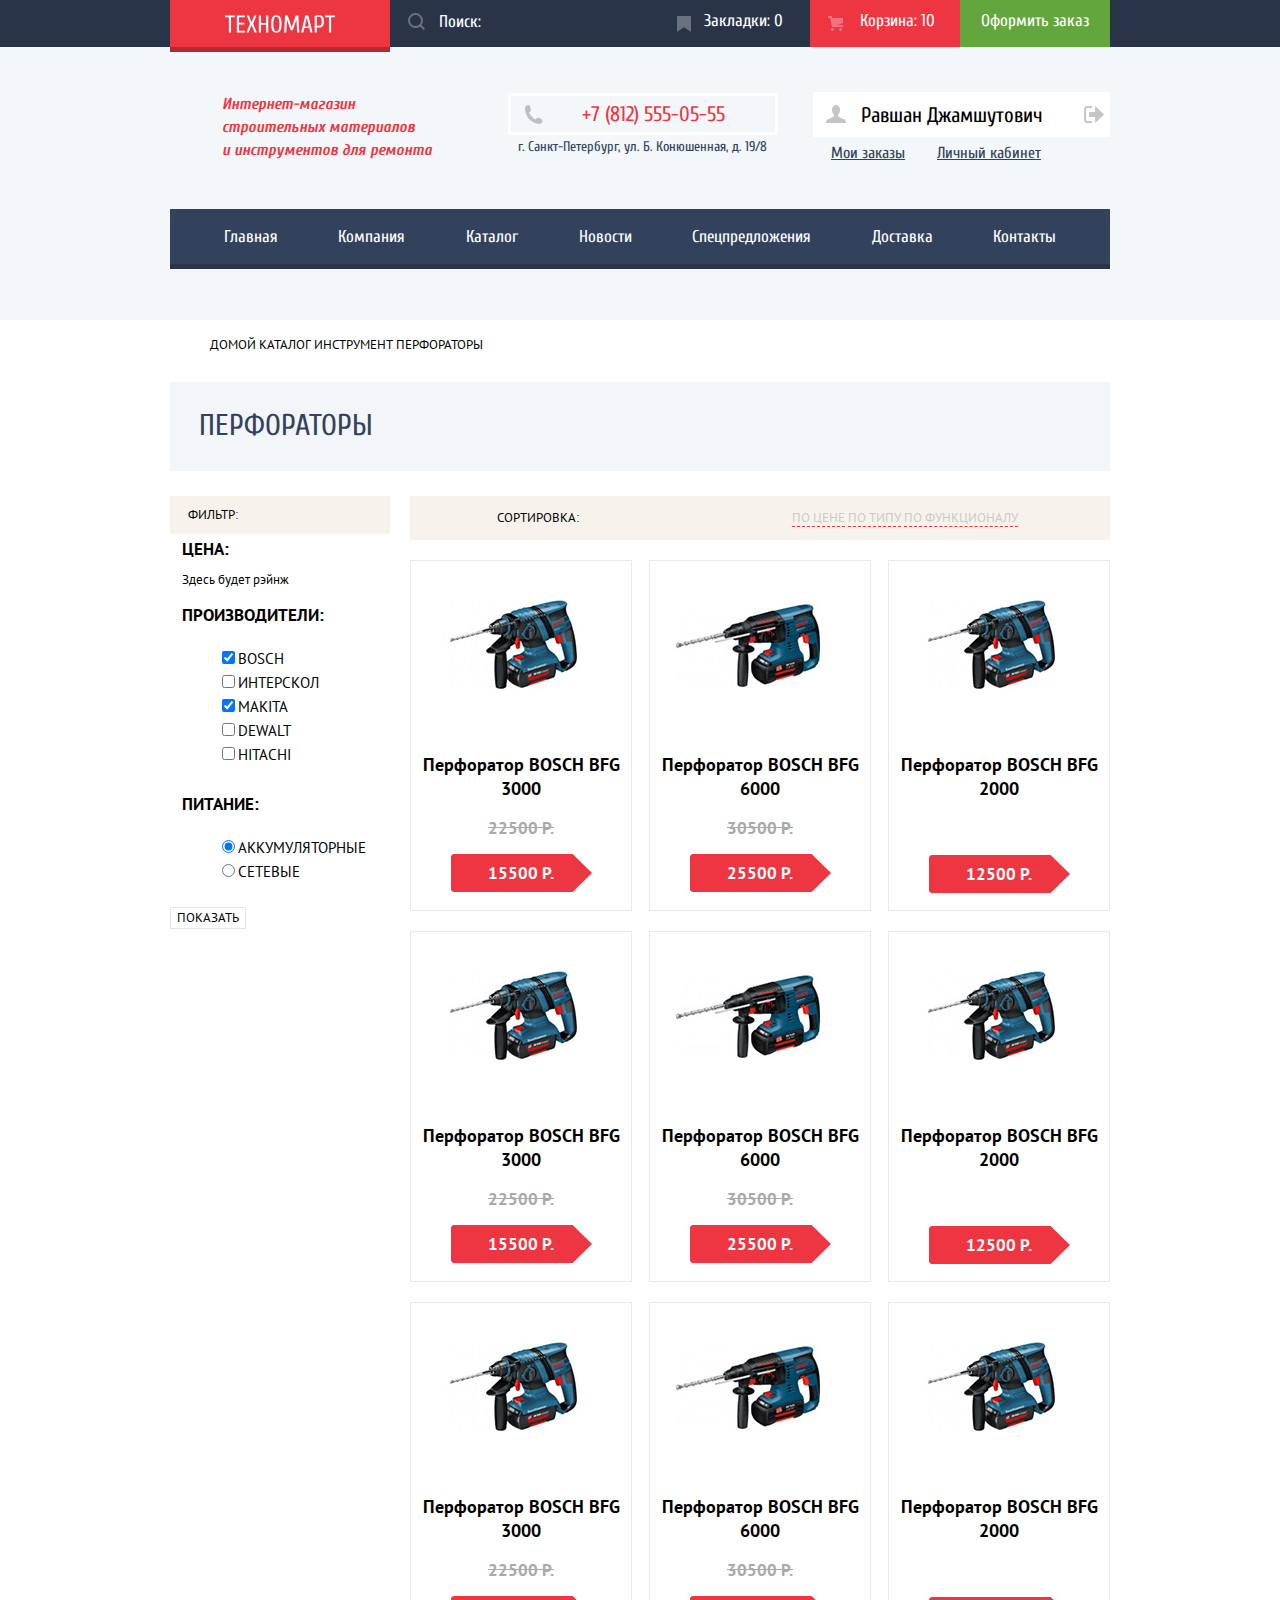
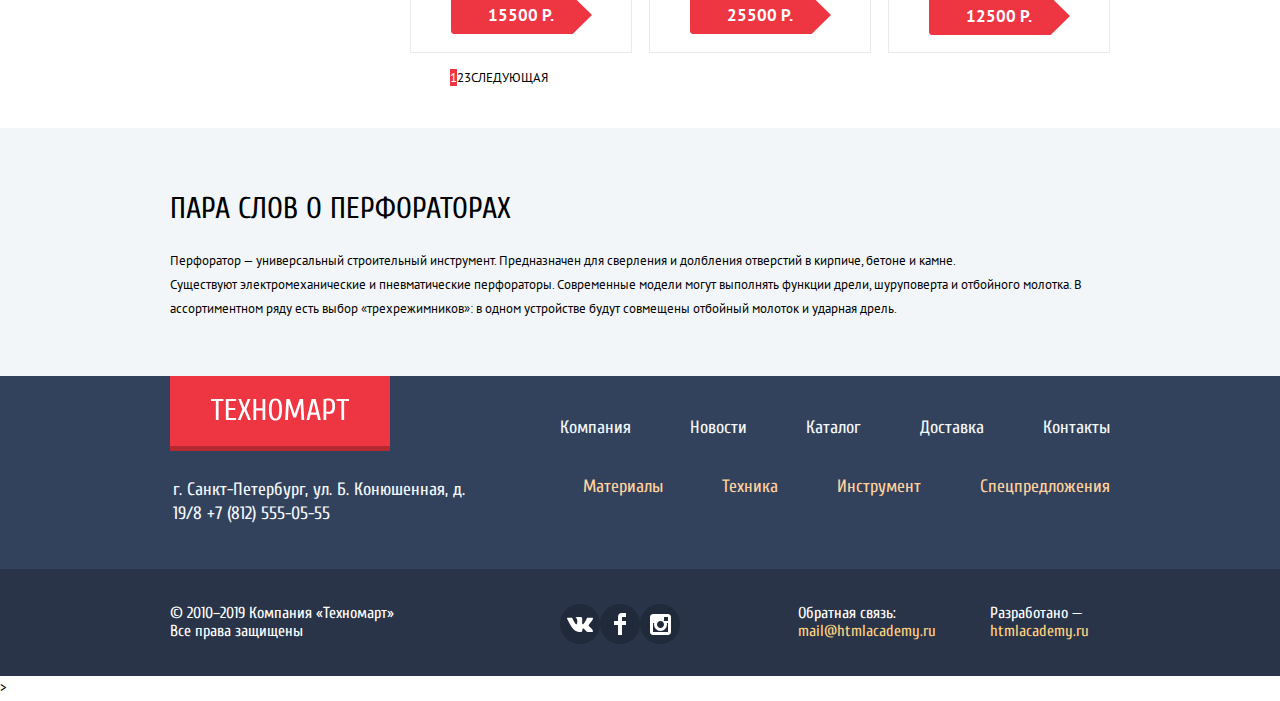
==== catalog.html @ d1512ae4 "вроде всё" ====
<!DOCTYPE html>
<html lang="ru">
<head>
	<meta charset="UTF-8">
	<title>HTML Academy: Техномарт</title>
	<link href="https://fonts.googleapis.com/css?family=Cuprum:400,400i,700&amp;subset=cyrillic" rel="stylesheet">
	<link href="https://fonts.googleapis.com/css?family=PT+Sans:400,700&amp;subset=cyrillic" rel="stylesheet">
	<link rel="stylesheet" href="css/normalize.css">
	<link rel="stylesheet" href="css/style.css">
</head>
<body>
	<header class="main-header">
		<div class="header-top">
			<div class="header-top-wrapper container">
				<a class="header-logo" href="#"><img src="img/SVG/logo-technomart.svg"  width="110" height="18" alt="Логотип Техномарт"></a>
	            <form action="https://echo.htmlacademy.ru" method="post">
			        <label for="search"><span class="visually-hidden">Поиск:</span></label>
			        <input type="search" id="search"  placeholder="Поиск:">
				</form>
	            <a class="bookmark" href="#">Закладки: 0</a>
	            <a class="basket-active" href="#">Корзина: 10</a>
	            <a class="place-order" href="#">Оформить заказ</a>
            </div>
		</div>
		<div class="container">
			<div class="header-center">
				<h1>Интернет-магазин<br> строительных материалов<br> и инструментов для ремонта</h1>
				<div class="header-center-contacts">
					<p class="telephone">+7 (812) 555-05-55</p>
					<p>г. Санкт-Петербург, ул. Б. Конюшенная, д. 19/8</p>
				</div>
				<div class="authorized-user">
					<a class="authorized-user-name" href="#">Равшан Джамшутович</a>
					<ul class="authorized-navigation">
		                <li class="user-order">
		                	<a href="#">Мои заказы</a>
		                </li>
		                <li class="personal-account">
		                    <a href="#">Личный кабинет</a>
		                </li>
		            </ul>
	            </div>
	        </div>    
			<nav class="header-navigation">
	            <ul class="site-navigation">
	                <li>
	                    <a href="index.html">Главная</a>
	                </li>
	                <li>
	                    <a href="#">Компания</a>
	                </li>
	                <li>
	                    <a>Каталог</a>
	                </li>
	                <li>
	                    <a href="#">Новости</a>
	                </li>
	                <li>
	                    <a href="#">Спецпредложения</a>
	                </li>
	                 <li>
	                    <a href="#">Доставка</a>
	                <li>
	                    <a href="#">Контакты</a>
	                </li>
	            </ul>
	        </nav> 
	    </div> 
	</header>
	<main class="main-catalog">
		<div class="container">
			<section class="page-perforators">
				<div class="breadcrumbs">
					<ul>
						<li>
							<a class="home" href="index.html">Домой</a>
						</li>
						<li>
							<a class="catalog" href="catalog.html">Каталог</a>
						</li>
						<li>
							<a class="tool" href="#">Инструмент</a>
						</li>
						<li>
							<a class="perforators">Перфораторы</a>
						</li>
					</ul>
				</div>
				<div class="perforators-header">
					<h2>Перфораторы</h2>
				</div>
				<div class="perforators-filters-catalog">
					<section class="perforators-filters">
						<form action="https://echo.htmlacademy.ru" method="post">
							<h2 class="filter-header">Фильтр:</h2>
							<fieldset class="filter-price">
								<legend>Цена:</legend>
								<span>Здесь будет рэйнж</span>
							</fieldset>
							<fieldset class="filter-manufacturer">
								<legend>Производители:</legend>
								<ul class="filter-manufacturer-list">
									<li>
										<input type="checkbox" name="Bosch" id="Bosch" checked>
										<label for="Bosch">Bosch</label>
									</li>
									<li>
										<input type="checkbox" name="interscol" id="interscol">
										<label for="interscol">Интерскол</label> 
									</li>
									<li>
										<input type="checkbox" name="Makita" id="Makita" checked>
										<label for="Makita">Makita</label>
									</li>
									<li>
										<input type="checkbox" name="Dewalt" id="Dewalt">
										<label for="Dewalt">Dewalt</label>
									</li>
									<li>
										<input type="checkbox" name="Hitachi" id="Hitachi">
										<label for="Hitachi">Hitachi</label>
									</li>
								</ul>
							</fieldset>
							<fieldset class="filter-supply">
								<legend>Питание:</legend>
								<ul class="filter-supply-list">
									<li>
										<input type="radio" name="supply" id="rechargeable" value="rechargeable" checked>
										<label for="rechargeable">Аккумуляторные</label>
									</li>
									<li>
										<input type="radio" name="supply" id="networking" value="networking">
										<label for="networking">Сетевые</label>
									</li>
								</ul>
							</fieldset>
							<button type="submit" class="btn-show">Показать</button>
						</form>		
				    </section>
					<div class="perforators-catalog">
						<div class="sorting">
				            <span>Сортировка:</span>
				            <ul class="sorting-by">
				                <li>
				                	<a class="sorting-by-active">По цене</a>
				              	</li>
				              	<li>
				                	<a href="#">По типу</a>
				              	</li>
				              	<li>
				                	<a href="#">По функционалу</a>
				             	</li>
				              	<li>
				                	<a class="sorting-up sorting-up-active"></a>
				              	</li>
				              	<li>
				                	<a class="sorting-down" href="#"></a>
				              	</li>
				            </ul>
						</div>
						<ul class="perforators-catalog-list">
							<li>
								<img src="img/JPG/Catalog_Perforator_1.jpg" alt="Перфоратор BOSCH BFG 3000" width="218" height="170">
								<h3><a href="#">Перфоратор BOSCH BFG 3000</a></h3>
								<p class="old-price">22500 Р.</p>
								<p class="new-price">15500 Р.</p>
							</li>
							<li>
								<img src="img/JPG/Catalog_Perforator_2.jpg" alt="Перфоратор BOSCH BFG 6000" width="218" height="170">
								<h3><a href="#">Перфоратор BOSCH BFG 6000</a></h3>
								<p class="old-price">30500 Р.</p>
								<p class="new-price">25500 Р.</p>
							</li>
							<li>
								<img src="img/JPG/Catalog_Perforator_3.jpg" alt="Перфоратор BOSCH BFG 2000" width="218" height="170">
								<h3><a href="#">Перфоратор BOSCH BFG 2000</a></h3>
								<p class="new-price only-new-price">12500 Р.</p>
							</li>
							<li>
								<img src="img/JPG/Catalog_Perforator_1.jpg" alt="Перфоратор BOSCH BFG 3000" width="218" height="170">
								<h3><a href="#">Перфоратор BOSCH BFG 3000</a></h3>
								<p class="old-price">22500 Р.</p>
								<p class="new-price">15500 Р.</p>
							</li>
							<li>
								<img src="img/JPG/Catalog_Perforator_2.jpg" alt="Перфоратор BOSCH BFG 6000" width="218" height="170">
								<h3><a href="#">Перфоратор BOSCH BFG 6000</a></h3>
								<p class="old-price">30500 Р.</p>
								<p class="new-price">25500 Р.</p>
							</li>
							<li>
								<img src="img/JPG/Catalog_Perforator_3.jpg" alt="Перфоратор BOSCH BFG 2000" width="218" height="170">
								<h3><a href="#">Перфоратор BOSCH BFG 2000</a></h3>
								<p class="new-price only-new-price">12500 Р.</p>
							</li>
												<li>
								<img src="img/JPG/Catalog_Perforator_1.jpg" alt="Перфоратор BOSCH BFG 3000" width="218" height="170">
								<h3><a href="#">Перфоратор BOSCH BFG 3000</a></h3>
								<p class="old-price">22500 Р.</p>
								<p class="new-price">15500 Р.</p>
							</li>
							<li>
								<img src="img/JPG/Catalog_Perforator_2.jpg" alt="Перфоратор BOSCH BFG 6000" width="218" height="170">
								<h3><a href="#">Перфоратор BOSCH BFG 6000</a></h3>
								<p class="old-price">30500 Р.</p>
								<p class="new-price">25500 Р.</p>
							</li>
							<li>
								<img src="img/JPG/Catalog_Perforator_3.jpg" alt="Перфоратор BOSCH BFG 2000" width="218" height="170">
								<h3><a href="#">Перфоратор BOSCH BFG 2000</a></h3>
								<p class="new-price only-new-price">12500 Р.</p>
							</li>
						</ul>
						<ul class="perforators-catalog-page">
		            		<li>
		            			<a class="page-btn active-page-btn">1</a>
		            		</li>
							<li>
		            			<a class="page-btn" href="#">2</a>
							</li>
							<li>
		            			<a class="page-btn" href="#">3</a>
							</li>
							<li>
		 	           			<a class="next-page-btn" href="#">Следующая</a>
							</li>
		          		</ul>
		          		</div>
					</section>
				</div>
			</div>	
			</div>
		<section class="perforators-article">
			<div class="container">
				<h2>Пара слов о перфораторах</h2>
	          	<p>
	            Перфоратор — универсальный строительный инструмент. Предназначен для сверления и долбления отверстий в кирпиче, бетоне и камне.<br>
	          	Существуют электромеханические и пневматические перфораторы. Современные модели могут выполнять функции дрели, шуруповерта и отбойного молотка. В ассортиментном ряду есть выбор «трехрежимников»: в одном устройстве будут совмещены отбойный молоток и ударная дрель.
	            </p>
	        </div>
		</section>	
	</main>
	<footer class="footer-catalog">
		<div class="footer-top container">
			<div class="footer-top-wrapper">
				<div class="footer-logo">
	                <img src="img/SVG/logo-technomart.svg"  width="138" height="23" alt="Логотип Техномарт">
	            </div>
				<div class="footer-contacts">
					<p>г. Санкт-Петербург, ул. Б. Конюшенная, д. 19/8 +7 (812) 555-05-55</p>
				</div>
			</div>
			<div class="additional-references">
	            <ul class="additional-references-top">
	                <li>
	                    <a href="#">Компания</a>
	                </li>
	                <li>
	                    <a href="#">Новости</a>
	                </li>
	                <li>
	                    <a>Каталог</a>
	                </li>
	                <li>
	                    <a href="#">Доставка</a>
	                </li>
	                <li>
	                    <a href="#">Контакты</a>
	                </li>
	            </ul>
	            <ul class="additional-references-bottom">
	                <li>
	                    <a href="#">Материалы</a>
	                </li>
	                <li>
	                    <a href="#">Техника</a>
	                </li>
	                <li>
	                    <a href="#">Инструмент</a>
	                </li>
	                <li>
	                    <a href="#">Спецпредложения</a>
	                </li>
	            </ul>
        	</div>  
		</div>
		<div class="footer-bottom">
			<div class="footer-bottom-wrapper container">
				<div class="copyright">
					<p>© 2010–2019 Компания «Техномарт» Все права защищены</p>
				</div>
				<div class="social-network-link">
					<a href="#" aria-label="Вконтакте"></a>
					<a href="#" aria-label="Фейсбук"></a>
					<a href="#" aria-label="Инстаграм"></a>
				</div>
				<div class="feedback">
					<p>Обратная связь:</p>
					<a href="mailto:mail@htmlacademy.ru">mail@htmlacademy.ru</a>
				</div>
				<div class="developed">
					<p>Разработано —</p>
	                <a href="htmlacademy.ru">htmlacademy.ru</a>
				</div>
			</div>	
		</div>
	</footer>>
	<div class="modal-content-add-product visually-hidden">
		<span class="modal-content-close"></span>
		<div class="add-product-header">
		  	<p>Товар добавлен в корзину!</p>
		</div>
      	<div class="add-product-button">
        	<a class="btn active-btn" href="#">Оформить заказ</a>
        	<a class="btn" href="#">Продолжить Покупки</a>
        </div>
    </div>
</body>
</html>
---- css/style.css ----
/* Стили для всего документа */

.visually-hidden {
	position: absolute;
	width: 1px;
	height: 1px;
	margin: -1px;
	border: 0;
	padding: 0;
	clip: rect(0 0 0 0);
	overflow: hidden;
}

body {
    margin: 0 auto;
    min-width: 1200px;
    font-size: 13px;
    line-height: 24px;
    font-family: "PT Sans", "Arial", sans-serif;
    color: rgb(0,0,0);
    background: rgb(255,255,255);
}

.container {
    width: 940px;
    margin: 0 auto;
}

/* Стили для header */

/* Общие для стили header */

.main-header {
    background-color: rgb(243,247,249);
    font-family: "Cuprum", "Arial", sans-serif;
    min-height: 320px;
}

.main-header a {
    text-decoration: none;
    color: rgb(255,255,255);
}

/* Индивидуальные стили для header */

/* Индивидуальные стили для header-top */

.header-top {
    background-color: rgb(41,52,73); 
    font-size: 17px;
    line-height: 18px;
} 

.header-top .header-top-wrapper {
    display: flex;
}

.header-logo {
    background-color: rgb(238,54,67);
    text-align: center;
    box-shadow: 0 5px 0 0 rgb(181,41,51);
    padding: 15px 55px 10px 55px;
}

.header-logo:hover {
    background-color: rgb(202,44,55);
    box-shadow: 0 5px 0 0 rgb(154,33,42);
}

.header-logo:active {
    background-color: rgb(186,39,50);
    box-shadow: 0 5px 0 0 rgb(142,30,38);
}

.header-top input {
    background-color: rgb(41,52,73);
    background-image: url(../img/SVG/icon-search-repose.svg);
    background-repeat: no-repeat;
    background-position: 18px, 50%;
    border: none;
    width: 270px;
    padding: 11.5px 0 11.5px 0;
    padding-left: 49px;
}

.header-top input:hover {
    background-color: rgb(33,42,58);
    background-image: url(../img/SVG/icon-search-hover.svg);
}

.header-top input:focus {
    background-color: rgb(255,255,255);
    background-image: url(../img/SVG/icon-search-focus.svg);
}

.header-top input::placeholder {
    color: rgb(255,255,255);
}

.bookmark {
    background-image: url(../img/SVG/icon-bookmark-repose.svg);
    background-repeat: no-repeat;
    background-position: 17px, 50%;
    padding: 11.5px 0px 11.5px 44px;
    width: 150px;
    box-sizing: border-box;
}

.bookmark:hover {
    background-color: rgb(33,42,58);
    background-image: url(../img/SVG/icon-bookmark-hover.svg);
}

.bookmark:active {
    background-color: rgb(22,29,41);
    background-image: url(../img/SVG/icon-bookmark-active.svg);
    color: rgb(162,165,169);
}

.basket {
    background-image: url(../img/SVG/icon-cart-repose.svg);
    background-repeat: no-repeat;
    background-position: 18px, 50%;
    padding: 11.5px 0px 11.5px 50px;
    width: 150px;
    box-sizing: border-box;
}

.basket:hover {
    background-color: rgb(33,42,58);
    background-image: url(../img/SVG/icon-cart-hover.svg);
}

.basket:active {
    background-color: rgb(22,29,41);
    background-image: url(../img/SVG/icon-cart-active.svg);
    color: rgb(162,165,169);
}

.basket-active {
    background-color: rgb(238,54,67);
    background-image: url(../img/SVG/icon-cart-catalog.svg);
    background-repeat: no-repeat;
    background-position: 18px, 50%;
    padding: 11.5px 0px 11.5px 50px;
    width: 150px;
    box-sizing: border-box; 
} 

.place-order {
    background-color: rgb(99,166,62);
    padding: 11.5px 0px 11.5px 0px;
    width: 150px;
    text-align: center; 
}

.place-order:hover {
    background-color: rgb(95,187,45); 
}

.place-order:active {
    background-color: rgb(81,133,52); 
    color: rgb(168,194,154);
}

/* Индивидуальные стили для header-center */

.header-center {
    display: flex;
    flex-flow: row;
    justify-content: space-between;
    margin-left: 52px;
}

.header-center h1 {
    font-size: 16px;
    line-height: 23px;
    font-style: italic;
    color: rgb(238,54,67);
    margin: 0;
    padding-top: 46px;
}

.header-center-contacts {
    margin-left: 40px;
}

.header-center-contacts, .user-navigation  {
    padding-top: 46px;
}

.header-center-contacts .telephone {
    font-size: 21px;
    line-height: 21px;
    color: rgb(238,54,67);
    border: 3px solid rgb(255,255,255);
    padding: 7.5px 50px 7.5px 71px;
    background-image: url(../img/SVG/icon-phone.svg);
    background-repeat: no-repeat;
    background-position: 13px, 50%;
}

.header-center-contacts p {
    font-size: 14px;
    line-height: 24px;
    color: rgb(50,66,92);
    text-align: center;
    margin: 0;
}

.header-center ul {
    list-style: none;
    display: flex;
}

.login-link a, .registration-link a {
    font-size: 21px;
    line-height: 21px;
    color: rgb(0,0,0);
    background-color: rgb(255,255,255);
}

.login-link a {
    background-image: url(../img/SVG/icon-login.svg);
    background-repeat: no-repeat;
    background-position: 14px, 50%;
    padding: 10px 27px 10px 47px;
    margin-right: 7px;
}

.registration-link a {
    padding: 10px 25px 10px 25px;
}

.login-link a:hover {
    color: rgb(238,54,67);
    background-image: url(../img/SVG/icon-login-hover.svg);
}

.registration-link a:hover {
    color: rgb(238,54,67);
}

.login-link a:active {
    color: rgb(178,178,178);
    background-image: url(../img/SVG/icon-login.svg);
}

.registration-link a:active {
    color: rgb(178,178,178);
}

/* Индивидуальные стили для header-center-catalog */

.authorized-user {
    padding-top: 57px;
}

.authorized-user .authorized-user-name {
    font-size: 21px;
    line-height: 21px;
    color: rgb(0,0,0);
    background-color: rgb(255,255,255);
    padding: 10.5px 67px 10.5px 48px;
    background-image: url(../img/SVG/icon-logout.svg), url(../img/SVG/icon-user.svg);
    background-repeat: no-repeat;
    background-position: 270px, 13px;
}

.authorized-user .authorized-user-name:hover {
    background-image: url(../img/SVG/icon-logout-hover.svg), url(../img/SVG/icon-user-hover.svg);
}

.authorized-user .authorized-user-name:active {
    color: rgb(178,178,178);
    background-image: url(../img/SVG/icon-logout.svg), url(../img/SVG/icon-user.svg);
}

.authorized-navigation {
    display: flex;
    justify-content: flex-start;
    padding: 0;
}

.user-order {
    padding-left: 18px;
}

.personal-account {
    margin-left: 32px;
}

.authorized-navigation li:first-child {
    list-style: none;
}

.user-order a, .personal-account a {
    font-size: 16px;
    line-height: 18px;
    text-decoration: underline;
    color: rgb(50,66,92);
}

.user-order a:hover, .personal-account a:hover {
    color: rgb(238,54,67);
}

.user-order a:active, .personal-account a:active {
    color: rgb(178,178,178);
}

/* Индивидуальные стили для header-navigation */

.header-navigation {
    background-color: rgb(50,66,92);
    box-shadow: 0 5px 0 0 rgb(41,52,73);
    margin-top: 30px; 
}

.header-navigation ul {
    display: flex;
    justify-content: center;
    flex-wrap: wrap;
    padding: 0;
    list-style: none;
}

.header-navigation a {
    display: block;
    font-size: 17px;
    line-height: 17px;
    color: rgb(255,255,255);
    padding: 19px 30.3px;
}

.site-navigation a:hover {
    background-color: rgb(41,52,73);
}

.site-navigation a:active {
    color: rgb(142,147,156);
    background-color: rgb(29,39,57);
}

/* Стили для main */

/* Общие для стили main */

.main-index a {
    text-decoration: none;
    color: rgb(255,255,255);
}

/* Индивидуальные стили для main */

/* Промо блок главная */

.main-promo {
    display: flex;
}

.promo-left, .promo-right {
    display: flex;
    flex-direction: row;
    flex-wrap: wrap;
    align-content: space-between; 
    justify-content: space-between;
    min-height: 410px;
}

.promo-right {
    justify-content: flex-end;
}

.slider {
    margin-bottom: -8px;
}

.main-promo h3 {
    font-family: "Cuprum", "Arial", sans-serif;
    font-size: 24px;
    font-weight: bold;
    line-height: 30px;
    color: rgb(255,255,255);
}

.promo-link {
    font-size: 14px;
    line-height: 18px;
    text-transform: uppercase;
    background-color: rgba(0,0,0,.1);
}

.promo-link:hover {
    background-color: rgba(0,0,0,.2);
}

.promo-link:active {
    background-color: rgba(0,0,0,.3);
}

.promo-material {
    background-color: rgb(255,191,71);
    background-image: url(../img/SVG/icon-1.svg);
    background-repeat: no-repeat;
    background-position: 87%;
}

.promo-tool {
    background-color: rgb(59,188,227);
    background-image: url(../img/SVG/icon-2.svg);
    background-repeat: no-repeat;
    background-position: 87%;
}

.promo-technic {
    background-color: rgb(220,145,216);
    background-image: url(../img/SVG/icon-3.svg);
    background-repeat: no-repeat;
    background-position: 87%;
}

.promo-discount {
    background-color: rgb(142,215,143);
    background-image: url(../img/SVG/icon-4.svg);
    background-repeat: no-repeat;
    background-position: 87%;
}

.promo-delivery {
    background-color: rgb(255,192,71);
    background-image: url(../img/SVG/icon-5.svg);
    background-repeat: no-repeat;
    background-position: 87%;
}

.main-promo .promo {
    min-height: 123px;
    width: 300px;
    padding-left: 20px;
    box-sizing: border-box;
}

.slide-text {
    font-family: "Cuprum", "Arial", sans-serif;
    color: rgb(255,255,255);
}

.slide-text a {
    font-size: 14px;
    line-height: 18px;
    text-transform: uppercase;
    background-color: rgb(238,54,67);
}

.slide-text h2 {
    font-size: 36px;
    line-height: 36px;
    text-transform: uppercase;
}

.slide-text p {
    font-size: 18px;
    line-height: 24px;
}

.slide-text a:hover {
    background-color: rgb(202,44,55);
}

.slide-text a:active {
    background-color: rgb(186,39,50);
}

/* Популярные продукты */

.popular-product-header, .popular-manufacturer-header {
    background-color: rgb(249,245,240); 
    display: flex;
    flex-flow: row;
    justify-content: space-between;
    align-items: center;
    padding-left: 30px;
    padding-right: 24px;
    margin-top: 10px;
}

.popular-product-header h2, .popular-manufacturer-header h2 {
    font-family: "Cuprum", "Arial", sans-serif;
    font-size: 30px;
    line-height: 30px;
    text-transform: uppercase;
    font-weight: normal;
    color: rgb(50,66,92); 
    padding-top: 5px;
    padding-bottom: 4px;
}


.popular-product-header a, .popular-manufacturer-header a {
    font-family: "Cuprum", "Arial", sans-serif;
    font-size: 14px;
    line-height: 18px;
    text-transform: uppercase;
    background-color: rgb(238,54,67);
    border-radius: 1px;
    width: 253px;
    height: 100%;
    text-align: center;
    padding-top: 10px;
    padding-bottom: 10.8px;
 }

.popular-product-header a:hover, .popular-manufacturer-header a:hover {
    background-color: rgb(202,44,55);
}

.popular-product-header a:active, .popular-manufacturer-header a:active {
    background-color: rgb(186,39,50);
}

.popular-product-list ul {
    display: flex;
    flex-flow: row;
    flex-wrap: wrap;
    justify-content: space-between;
    padding: 0;
    margin: 0;
}

.popular-product-list li {
    width: 220px;
    min-height: 318px;
    list-style: none;
    border: 1px solid rgb(229,229,229);
    margin-top: 20px;
}

.popular-product-list li:hover {
    border: 1px solid rgb(255,255,255);
    box-shadow: 0 8px 25px 5px rgba(41,52,73,0.2);
}    

.popular-product-list a {
    font-size: 18px;
    line-height: 20px;
    font-weight: bold;
    color: rgb(0,0,0);
}

.popular-product-list p, .popular-product-list h3 {
    text-align: center;
}

.old-price {
    font-size: 17px;
    line-height: 18px;
    font-weight: bold;
    color: rgb(169,169,169);
    text-decoration: line-through;
}

.new-price {
    font-size: 17px;
    line-height: 18px;
    font-weight: bold;
    color: rgb(255,255,255);
    padding: 10px;
    background-image: url(../img/SVG/red-button.svg);
    background-position: 50%, 50%;
    background-repeat:  no-repeat;
}

.only-new-price {
    margin-top: 53px;
}
/* Популярные производители */

.popular-manufacturer-list ul {
    display: flex;
    flex-flow: row;
    flex-wrap: wrap;
    justify-content: space-between;
    padding: 0;
    margin-top: 0;
}

.popular-manufacturer-list li {
    width: 220px;
    min-height: 145px;
    list-style: none;
    border: 1px solid rgb(234,234,234);
    margin-top: 20px;
}

.popular-manufacturer-list a {
    display: flex;
    justify-content: center;
    height: 100%;
    align-items: center;
}

.popular-manufacturer-list li:hover {
    border: 1px solid rgb(255,255,255);
    box-shadow: 0 8px 25px 5px rgba(41,52,73,0.2);
}

.popular-manufacturer-list li:active {
    border: 1px solid rgb(255,255,255);
    box-shadow: 0 5px 15px 0px rgba(41,52,73,0.2);
    opacity: 0.5;
}

/* Сервисы */

.services {
    background-color: rgb(244,248,249);
    min-height: 522px;
}

.services-header h2 {
    font-family: "Cuprum", "Arial", sans-serif;
    font-size: 30px;
    line-height: 30px;
    font-weight: normal;
    text-transform: uppercase;
    color: rgb(0,0,0);
    padding-top: 68px;
}

.services-header p {
    width: 400px;
}

.services-main-btn ul {
    list-style: none;
    padding: 0;
    margin: 0;
}

.services-main-btn ul {
    width: 240px;
}

.services-main-btn span {
    font-family: "Cuprum", "Arial", sans-serif;
    font-size: 21px;
    line-height: 30px;
    font-weight: bold;
    color: rgb(255,255,255);
    background-color: rgb(50,66,92);
    display: block;
    padding-top: 16px;
    padding-bottom: 16px;
    padding-left: 20px;
    border-top: 1px solid rgb(64,80,105);
    border-bottom: 1px solid rgb(41,52,73); 
}

.services-main-btn span:hover {
    color: rgb(50,66,92);
    background-color: rgb(255,255,255);
    border: 1px solid rgb(255,255,255);
}

.services-main-info h3 {
    font-family: "Cuprum", "Arial", sans-serif;
    font-size: 36px;
    line-height: 36px;
    font-weight: normal;
    text-transform: uppercase;
    color: rgb(50,66,92);
    margin: 0;
}

.services-main {
    display: flex;
    justify-content: space-between;
    padding-top: 60px;
}

.services-main-info p {
    width: 278px;
}

.services-main-btn {
 
}

.services-main-info {
    width: 620px;
}

/* О компании */

.about-company {
    display: flex;
    justify-content: space-between;
}



.about-company h2 {
    font-family: "Cuprum", "Arial", sans-serif;
    font-size: 30px;
    line-height: 30px;
    font-weight: normal;
    text-transform: uppercase;
    color: rgb(0,0,0); 
}

.about-company .company {
    width: 520px; 
}

.company p:nth-child(3) {
    width: 390px;
}

.about-company .main-contacts {
    width: 300px; 
    padding-bottom: 67px;
}

.about-company li {
    list-style: none;
    font-family: "Cuprum", "Arial", sans-serif;
    font-size: 18px;
    line-height: 20px;
    color: rgb(0,0,0); 
}

.company a, .main-contacts a:last-child {
    font-family: "Cuprum", "Arial", sans-serif;
    font-size: 14px;
    line-height: 18px;
    text-transform: uppercase;
    background-color: rgb(238,54,67);
}

.company a {
    padding: 10.5px 41px 10.5px 41px;
}

.main-contacts a:last-child {
    padding: 10.5px 61.5px 10.5px 61.5px;
}

.company a:hover, .main-contacts a:last-child:hover {
    background-color: rgb(202,44,55);
}

.company a:active, .main-contacts a:last-child:active {
    background-color: rgb(186,39,50);
}

/* Стили для main каталога */

/* Общие для стили main каталога */

.main-catalog a {
    text-decoration: none;
    color: rgb(255,255,255);
}

/* Индивидуальные стили для main  каталога*/

.perforators-filters-catalog {
    display: flex;
    justify-content: space-between;
}

.perforators-filters {
    width: 220px;
}

.perforators-catalog {
    width: 700px;
}

/* Оформление breadcrumbs */

.breadcrumbs li {
    list-style: none;
    display: inline-block;
}   

.breadcrumbs a {
    font-size: 13px;
    line-height: 18px;
    text-transform: uppercase;
    color: rgb(0,0,0);
} 

/* Оформление заголовка */

.perforators-header {
    font-family: "Cuprum", "Arial", sans-serif;
    background-color: rgb(242,246,248);
}

.perforators-header h2 {
    font-size: 30px;
    line-height: 30px;
    font-weight: normal;
    color: rgb(50,66,92);
    text-transform: uppercase;
    padding-left: 29px;
    padding-top: 29.5px;
    padding-bottom: 29.5px;
}

/* Оформление фильтра */

.perforators-filters legend {
    font-size: 17px;
    line-height: 30px;
    font-weight: bold;
    text-transform: uppercase;
} 

.perforators-filters fieldset {
    border: none;
}

.perforators-filters h2 {
    font-size: 13px;
    line-height: 18px;
    font-weight: normal;
    text-transform: uppercase;
    padding: 10px 0 10px 18px;
    background-color: rgb(247,243,236);
    border-radius: 1px;
    margin: 0;
} 

.perforators-filters li {
    list-style: none;
}

.perforators-filters label {
    font-size: 15px;
    line-height: 20px;
    text-transform: uppercase;
}

.perforators-filters button {
    background-color: rgb(255,255,255);
    border: 1px solid rgb(229,229,229);
    font-size: 13px;
    line-height: 18px;
    text-transform: uppercase;
}

/* Оформление сортировки */

.sorting {
    font-size: 13px;
    line-height: 18px;
    text-transform: uppercase;
    background-color: rgb(247,243,236);
    border-radius: 1px;
    display: flex;
    align-items: center;
    justify-content: space-around;
}

.sorting-by li {
    list-style: none;
    display: inline-block;
}

.sorting-by a {
    color: rgb(202,202,202);
    border-bottom: 1px dashed rgb(238,54,67);
}

.sorting-by a:hover {
    color: rgb(0,0,0);
    border-bottom: 1px solid rgb(238,54,67);
}

.sorting-by a:active {
    color: rgb(238,54,67);
    border-bottom: none;
}

/* Оформление каталога */

.perforators-catalog-list {
    display: flex;
    flex-flow: row;
    flex-wrap: wrap;
    justify-content: space-between;
    padding: 0;
    margin: 0;
}

.perforators-catalog-list li {
    list-style: none;
    border: 1px solid rgb(234,234,234);
    width: 220px;
    min-height: 318px;
    margin-top: 20px;
}

.perforators-catalog-list li:hover {
    border: 1px solid rgb(255,255,255);
    box-shadow: 0 8px 25px 5px rgba(41,52,73,0.2);
}

.perforators-catalog-list a {
    font-size: 18px;
    line-height: 20px;
    font-weight: bold;
    color: rgb(0,0,0);
}

.perforators-catalog-list p, .perforators-catalog-list h3 {
    text-align: center;
}

/* Оформление списка страниц */

.perforators-catalog-page a {
    font-size: 13px;
    line-height: 18px;
    text-transform: uppercase;
    color: rgb(0,0,0);
    border: 1px solid rgb(229,229,229)
    background-color: rgb(255,255,255);
}

.perforators-catalog-page a:hover {
    border: 1px solid rgb(189,198,202)
}

.perforators-catalog-page a:active {
    border: 1px solid rgb(238,54,67)
}

.perforators-catalog-page {
    list-style: none;
    display: flex;
}

.perforators-catalog-page .active-page-btn {
    color: rgb(255,255,255);
    background-color: rgb(238,54,67);
    border: none;
}

/* Оформление *Пара слов о перфораторах* */

.perforators-article {
    background-color: rgb(242,246,248);
    min-height: 261px;
    margin-bottom: -13px;
}

.perforators-article h2 {
    padding-top: 66px;
    font-family: "Cuprum", "Arial", sans-serif;
    font-size: 30px;
    line-height: 30px;
    text-transform: uppercase;
    font-weight: normal;
}

/* Стили для footer */

/* Обшие стили для footer */

.footer-index, .footer-catalog {
    font-family: "Cuprum", "Arial", sans-serif;
    background-color: rgb(50,66,92);
}

/* Индивидуальные стили для footer */

/* Индивидуальные стили для footer-top */

.footer-top {
    min-height: 193px;
    display: flex;
    justify-content: space-between;
}

.footer-logo {
    background-color: rgb(238,54,67);
    text-align: center;
    box-shadow: 0 5px 0 0 rgb(181,41,51);
    display: inline-block;
    padding: 22px 41px 17px 41px;
}

.footer-logo:hover {
    background-color: rgb(202,44,55);
    box-shadow: 0 5px 0 0 rgb(154,33,42);
}

.footer-logo:active {
    background-color: rgb(186,39,50);
    box-shadow: 0 5px 0 0 rgb(142,30,38);
}

.footer-contacts {
    width: 323px;
    margin-top: 32px;
    padding-left: 3px;
}

.footer-contacts p {
    font-size: 18px;
    line-height: 24px;
    color: rgb(243,247,249);
    margin: 0;
}

.additional-references {
    font-size: 18px;
    line-height: 24px;
    padding-top: 40px;
    width: 550px;
}

.additional-references ul {
    margin: 0;
    padding: 0;
}

.additional-references ul:last-child {
    padding-top: 35px;
}

.additional-references a {
    text-decoration: none;
}

.additional-references li {
    list-style: none;
    display: inline-block;
}

.additional-references-top, .additional-references-bottom {
    display: flex;
    justify-content: space-between;
}

.additional-references-bottom li:first-child {
    padding-left: 23px;
}

.additional-references-top a {
    color: rgb(243,247,249);
}

.additional-references-bottom a {
    color: rgb(255,209,158);
}

.additional-references a:hover {
    text-decoration: underline;
}

.additional-references-top a:active {
    color: rgb(146,156,170);
    text-decoration: none;
}

.additional-references-bottom a:active {
    color: rgb(153,138,110);
    text-decoration: none;
}

/* Индивидуальные стили для footer-bottom */

.footer-bottom {
    min-height: 107px;
}

.footer-bottom .footer-bottom-wrapper {
    display: flex;
    justify-content: flex-start;
    padding-top: 35px;
}

.copyright {
    width: 230px;
}

.social-network-link {
    margin-left: 160px;
}

.feedback {
    margin-left: 118px;
}

.developed {
    margin-left: 54px;
}

.social-network-link {
    display: flex;
}

.social-network-link a {
    width:40px;
    height:40px;
    border-radius:50%;
    background: rgb(33,42,58);
}

.social-network-link a:hover, .social-network-link a:active {
    background: rgb(238,54,67);
}

.social-network-link a:first-child {
    background-image: url(../img/SVG/icon-vk.svg);
    background-repeat: no-repeat;
    background-position: center;
}

.social-network-link a:nth-child(2) {
    background-image: url(../img/SVG/icon-fb.svg);
    background-repeat: no-repeat;
    background-position: center;
}

.social-network-link a:last-child {
    background-image: url(../img/SVG/icon-insta.svg);
    background-repeat: no-repeat;
    background-position: center;
}

.footer-bottom {
    background-color: rgb(41,52,73);
    font-size: 16px;
    line-height: 18px;
    color: rgb(255,255,255);
}

.feedback p, .developed p, .copyright p {
    margin: 0;
}

.feedback a, .developed a {
    color: rgb(255,209,128);
    text-decoration: none;  
}

.feedback a:hover, .developed a:hover {
    text-decoration: underline;    
}

.feedback a:active, .developed a:active {
    color: rgb(238,54,67);
    text-decoration: none;    
}

/* Стили для модалок */

/* Модалка на главной */

.modal-content-wtite-us {
    font-family: "Cuprum", "Arial", sans-serif;
    box-shadow: inset 0 7px 0 0 rgb(255,83,87), 0 20px 60px -2px black;
    width: 620px;
    margin: 0 auto;
}

.wtite-us-header {
    display: flex;
    flex-wrap: wrap;
    justify-content: space-between;
    margin-top: 80px;
    width: 460px;
    margin: 0 auto;
    min-height: 318px;
}
.field-name {
    padding-top: 55px;
    padding-bottom: 30px;
}

.user-e-mail {
    padding-top: 55px;
    padding-bottom: 30px;
}

.wtite-us-header label {
    font-size: 18px;
    line-height: 18px;
    display: block;
}

.wtite-us-header input {
    width: 212px;
    height: 34px;
}

.wtite-us-header textarea {
    width: 452px;
    height: 110px;
}

.wtite-us-header input, .wtite-us-header textarea {
    border: 2px solid rgb(215,220,222);
    border-radius: 2px;
}

.wtite-us-header input:hover, .wtite-us-header textarea:hover {
    border: 2px solid rgb(181,181,181);
}

.wtite-us-header input:focus, .wtite-us-header textarea:focus {
    border: 2px solid rgb(238,54,67);
}

.wtite-us-footer {
    background-color: rgb(244,244,244);
    min-height: 112px;
    text-align: center;
}

.wtite-us-footer button {
    font-size: 14px;
    line-height: 18px;
    text-transform: uppercase;
    color: rgb(255,255,255);
    border: none;
    border-radius: 1px;
    background-color: rgb(238,54,67);
    padding: 10px 200px 10px 200px;
    margin-top: 37px;
}

.wtite-us-footer button:hover {
    background-color: rgb(202,44,55);
}

.wtite-us-footer button:active {
    background-color: rgb(186,39,50);
}

/* Модалка в каталоге */

.modal-content-add-product {
    font-family: "Cuprum", "Arial", sans-serif;
    box-shadow: inset 0 7px 0 0 rgb(255,83,87), 0 20px 60px -2px black;
    width: 620px;
    margin: 0 auto;
}

.modal-content-close {
    width: 22px;
    height: 22px;
    padding-top: 16px;
    position: absolute;
    background-image: url(../img/SVG/icon-close.svg);
    background-repeat: no-repeat;
    background-position: 50%;
}

.add-product-header {
    min-height: 170px;
    background-image: url(../img/SVG/icon-mark.svg);
    background-repeat: no-repeat;
    background-position: 80px 55px;
}

.modal-content-add-product p {
    font-size: 30px;
    line-height: 30px;
    margin: 0;
    padding-left: 170px;
    margin-top: 75px;
}

.add-product-button {
    background-color: rgb(244,244,244);
    display: flex;
    justify-content: space-between;
    padding-left: 80px;
    padding-right: 80px;
    min-height: 112px;
    align-items: center;
}

.add-product-button a {
    font-size: 14px;
    line-height: 18px;
    text-transform: uppercase;
    text-decoration: none;
    color: rgb(255,255,255);
    background-color: rgb(238,54,67);
    padding: 10px 61px 10px 61px;
}

.add-product-button a:last-child {
    color: rgb(0,0,0);
    background-color: rgb(255,255,255);
    padding: 10px 46px 10px 46px;
}

.add-product-button .active-btn:hover {
    background-color: rgb(202,44,55);
}

.add-product-button .active-btn:active {
    background-color: rgb(186,39,50);
}
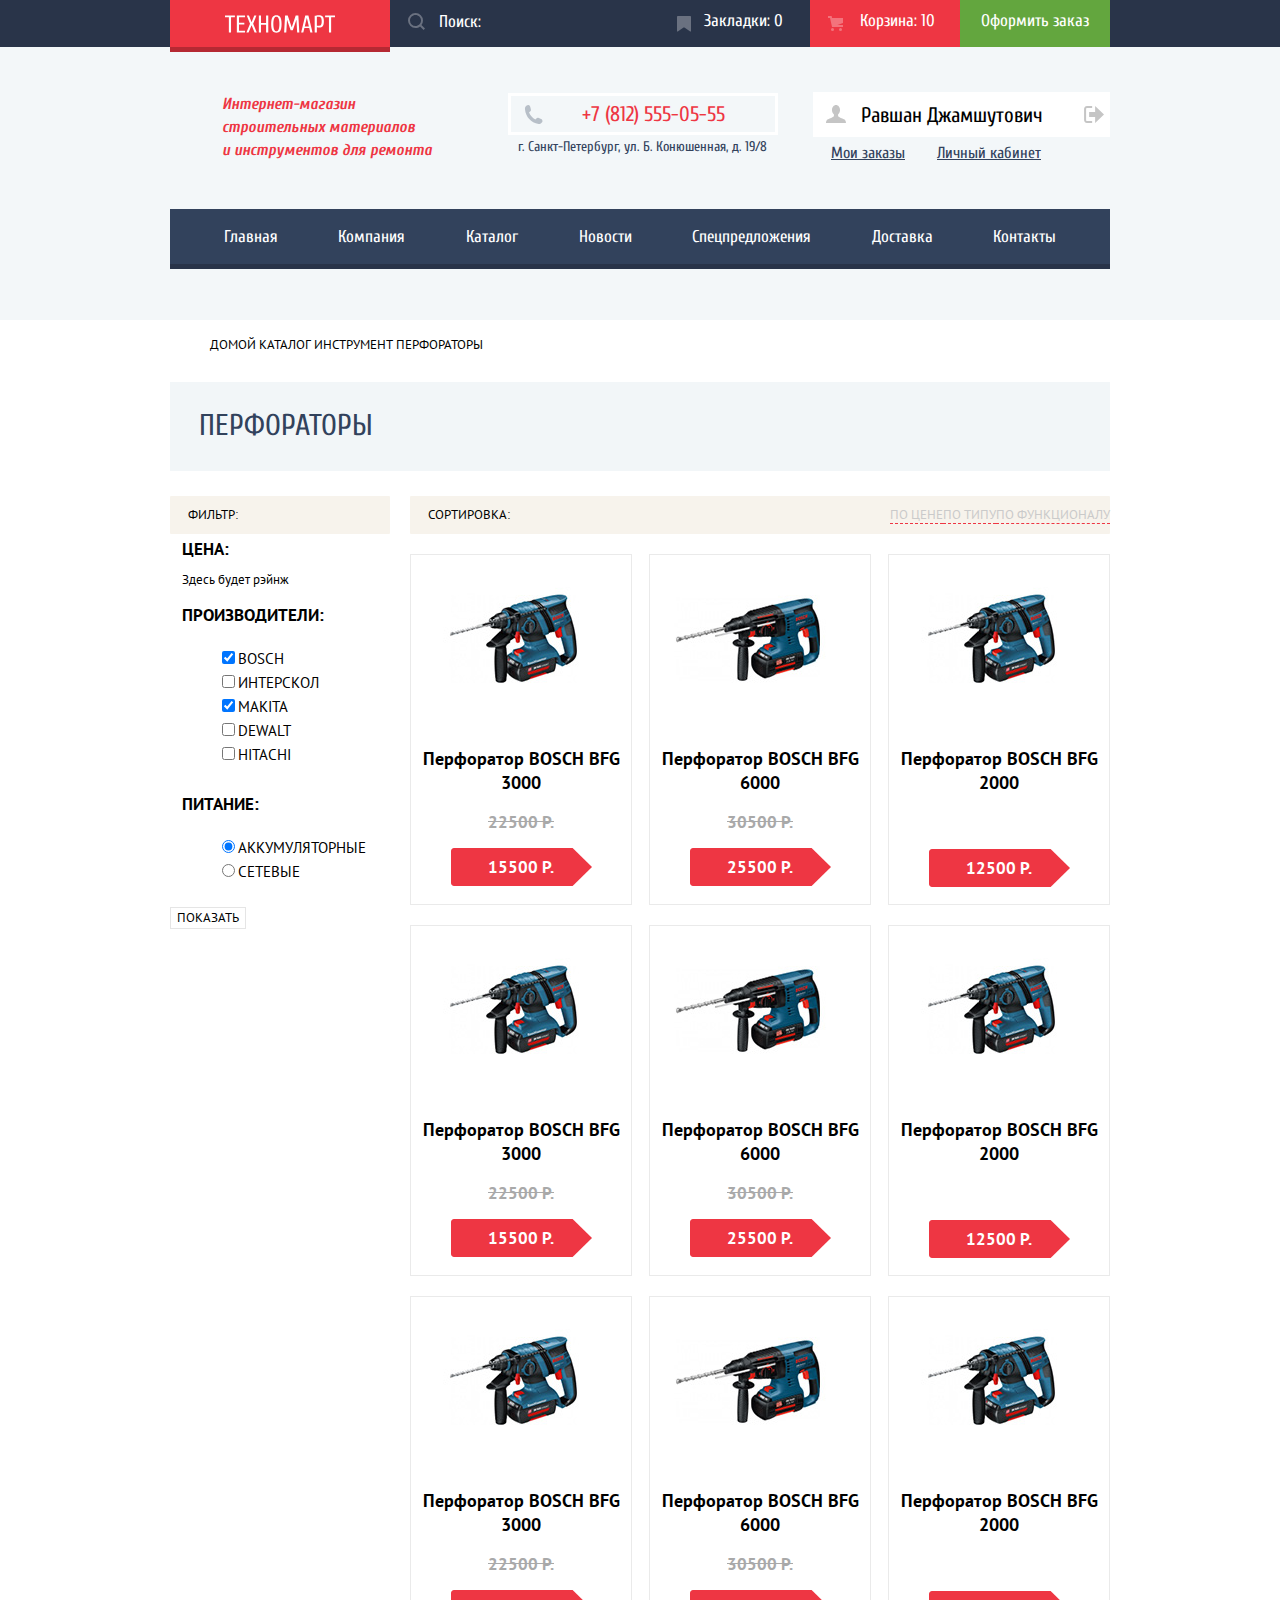
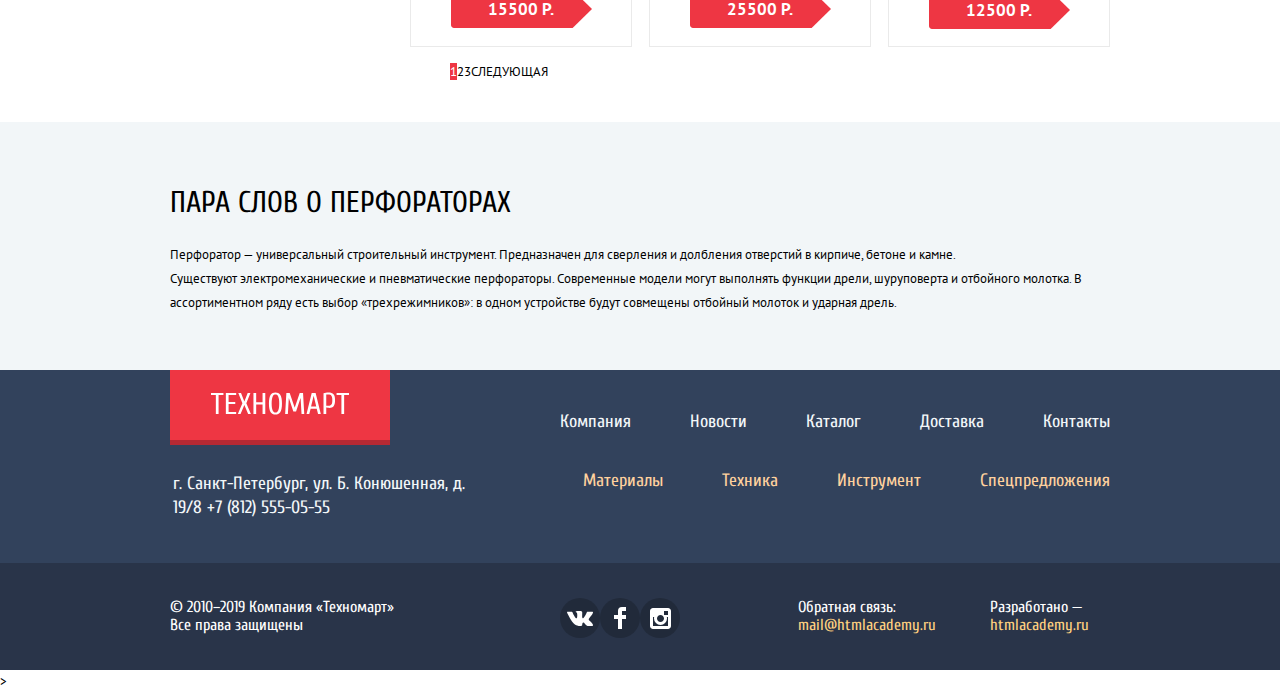
==== commit 79a6adb3: "переделал сортировку. она тоже инлайн была" ====
--- a/catalog.html
+++ b/catalog.html
@@ -12,7 +12,7 @@
 	<header class="main-header">
 		<div class="header-top">
 			<div class="header-top-wrapper container">
-				<a class="header-logo" href="#"><img src="img/SVG/logo-technomart.svg"  width="110" height="18" alt="Логотип Техномарт"></a>
+				<a class="header-logo" href="index.html"><img src="img/SVG/logo-technomart.svg"  width="110" height="18" alt="Логотип Техномарт"></a>
 	            <form action="https://echo.htmlacademy.ru" method="post">
 			        <label for="search"><span class="visually-hidden">Поиск:</span></label>
 			        <input type="search" id="search"  placeholder="Поиск:">
@@ -301,7 +301,7 @@
 				</div>
 				<div class="developed">
 					<p>Разработано —</p>
-	                <a href="htmlacademy.ru">htmlacademy.ru</a>
+	                <a href="https://htmlacademy.ru/intensive/htmlcss">htmlacademy.ru</a>
 				</div>
 			</div>	
 		</div>
--- a/css/style.css
+++ b/css/style.css
@@ -861,13 +861,18 @@
     background-color: rgb(247,243,236);
     border-radius: 1px;
     display: flex;
+    justify-content: space-between;
+}
+
+.sorting span {
+padding: 10px 0 10px 18px;
+}
+
+.sorting ul {
+    margin: 0;
+    list-style: none;
+    display: flex;
     align-items: center;
-    justify-content: space-around;
-}
-
-.sorting-by li {
-    list-style: none;
-    display: inline-block;
 }
 
 .sorting-by a {
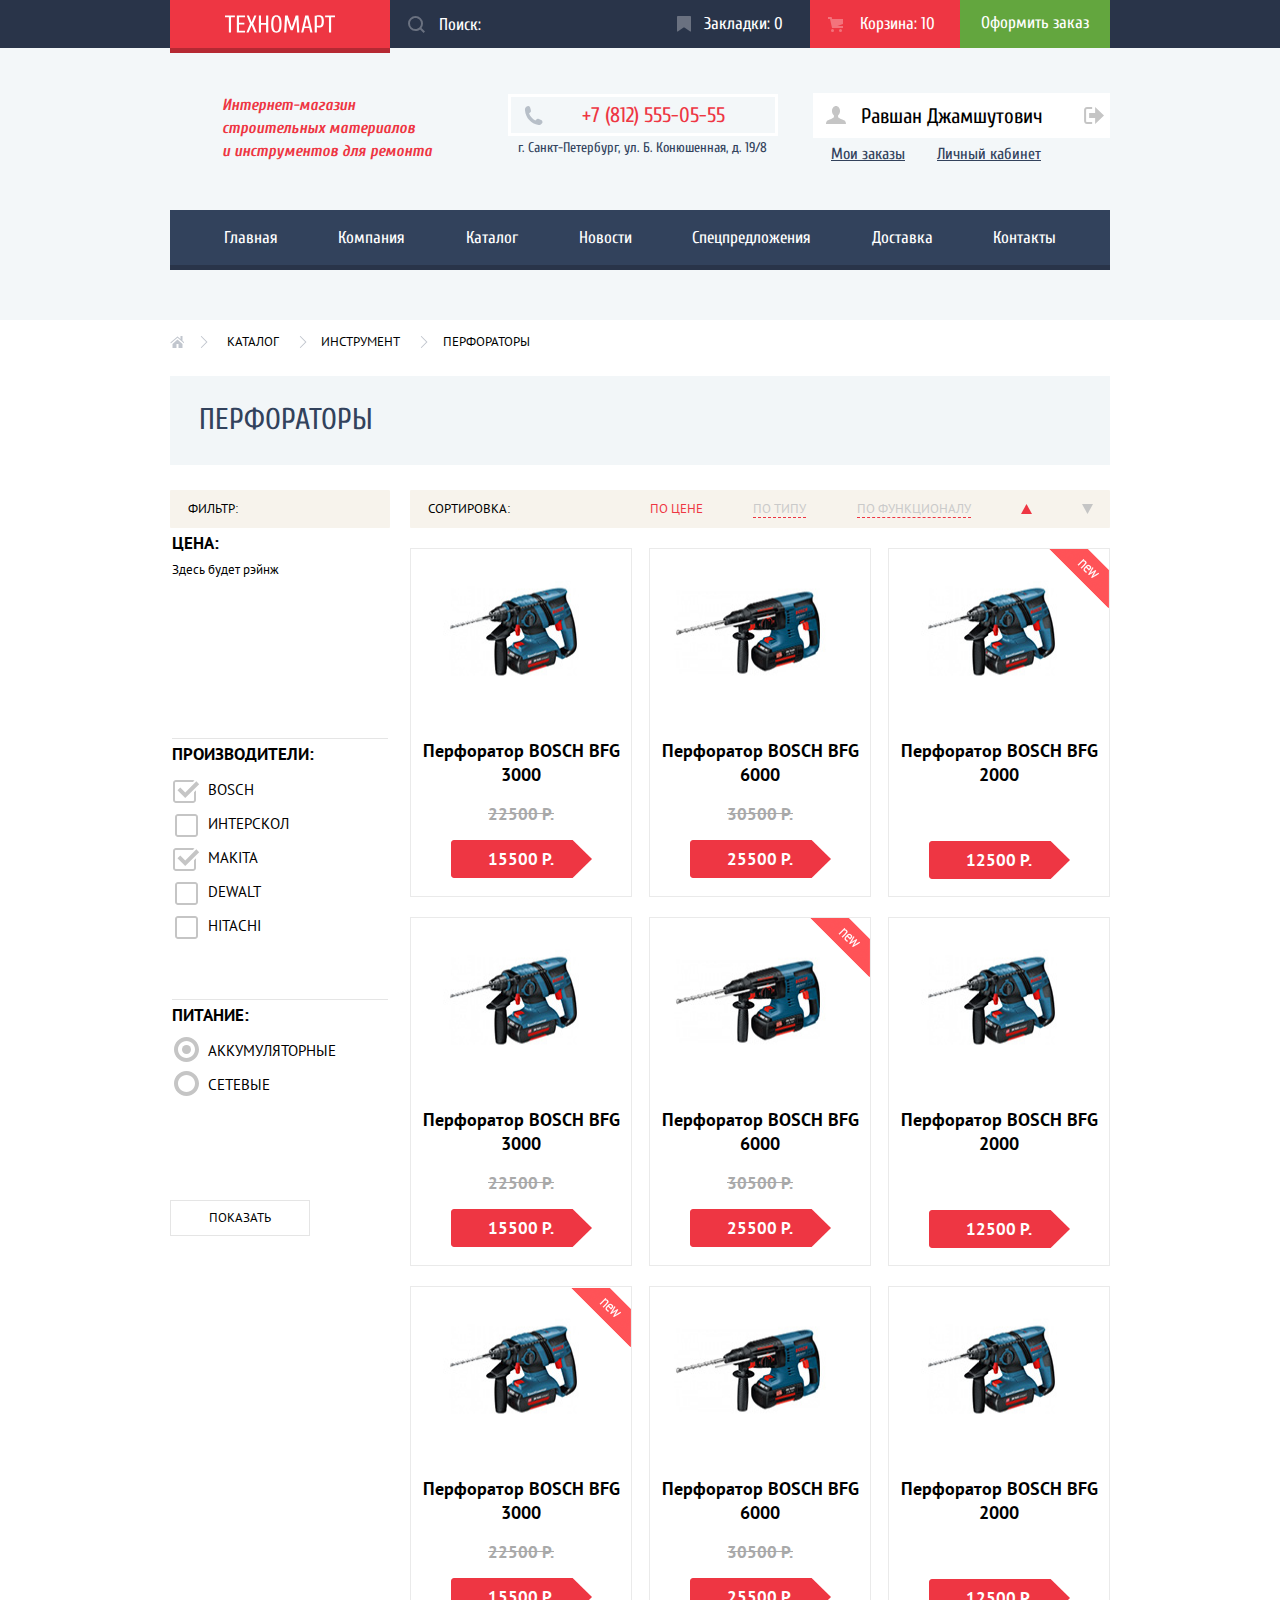
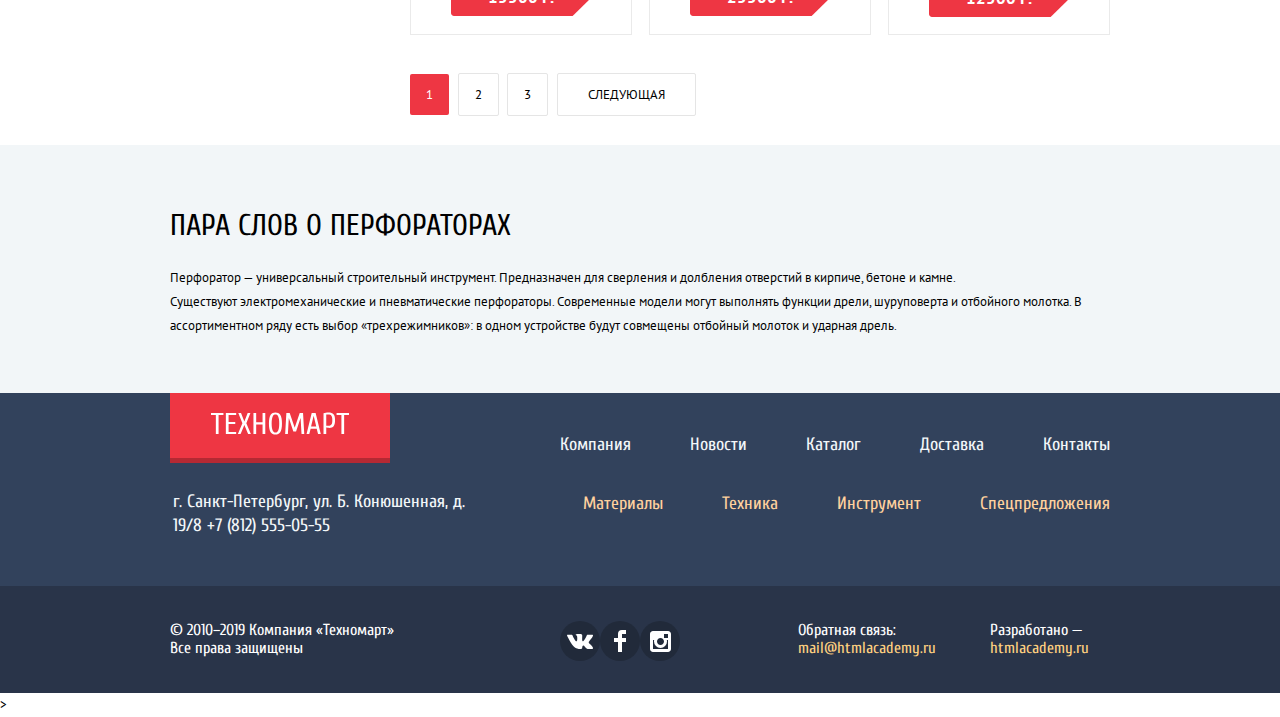
==== commit e3037475: "почти готово" ====
--- a/catalog.html
+++ b/catalog.html
@@ -73,7 +73,7 @@
 				<div class="breadcrumbs">
 					<ul>
 						<li>
-							<a class="home" href="index.html">Домой</a>
+							<a class="home" href="index.html"></a>
 						</li>
 						<li>
 							<a class="catalog" href="catalog.html">Каталог</a>
@@ -165,51 +165,90 @@
 								<h3><a href="#">Перфоратор BOSCH BFG 3000</a></h3>
 								<p class="old-price">22500 Р.</p>
 								<p class="new-price">15500 Р.</p>
+								<div class="product-active">
+		                            <a class="active-buy active-none" href="#">Купить</a>
+		                            <a class="active-bookmark" href="#">В закладки</a> 
+		                        </div>
 							</li>
 							<li>
 								<img src="img/JPG/Catalog_Perforator_2.jpg" alt="Перфоратор BOSCH BFG 6000" width="218" height="170">
 								<h3><a href="#">Перфоратор BOSCH BFG 6000</a></h3>
 								<p class="old-price">30500 Р.</p>
 								<p class="new-price">25500 Р.</p>
-							</li>
-							<li>
+								<div class="product-active">
+		                            <a class="active-buy" href="#">Купить</a>
+		                            <a class="active-bookmark" href="#">В закладки</a> 
+		                        </div>
+							</li>
+							<li>
+								<div class="icon-new"></div>
 								<img src="img/JPG/Catalog_Perforator_3.jpg" alt="Перфоратор BOSCH BFG 2000" width="218" height="170">
 								<h3><a href="#">Перфоратор BOSCH BFG 2000</a></h3>
 								<p class="new-price only-new-price">12500 Р.</p>
+								<div class="product-active">
+		                            <a class="active-buy" href="#">Купить</a>
+		                            <a class="active-bookmark" href="#">В закладки</a> 
+		                        </div>
 							</li>
 							<li>
 								<img src="img/JPG/Catalog_Perforator_1.jpg" alt="Перфоратор BOSCH BFG 3000" width="218" height="170">
 								<h3><a href="#">Перфоратор BOSCH BFG 3000</a></h3>
 								<p class="old-price">22500 Р.</p>
 								<p class="new-price">15500 Р.</p>
-							</li>
-							<li>
+								<div class="product-active">
+		                            <a class="active-buy" href="#">Купить</a>
+		                            <a class="active-bookmark" href="#">В закладки</a> 
+		                        </div>
+							</li>
+							<li>
+								<div class="icon-new"></div>
 								<img src="img/JPG/Catalog_Perforator_2.jpg" alt="Перфоратор BOSCH BFG 6000" width="218" height="170">
 								<h3><a href="#">Перфоратор BOSCH BFG 6000</a></h3>
 								<p class="old-price">30500 Р.</p>
 								<p class="new-price">25500 Р.</p>
+								<div class="product-active">
+		                            <a class="active-buy" href="#">Купить</a>
+		                            <a class="active-bookmark" href="#">В закладки</a> 
+		                        </div>
 							</li>
 							<li>
 								<img src="img/JPG/Catalog_Perforator_3.jpg" alt="Перфоратор BOSCH BFG 2000" width="218" height="170">
 								<h3><a href="#">Перфоратор BOSCH BFG 2000</a></h3>
 								<p class="new-price only-new-price">12500 Р.</p>
-							</li>
-												<li>
+								<div class="product-active">
+		                            <a class="active-buy" href="#">Купить</a>
+		                            <a class="active-bookmark" href="#">В закладки</a> 
+		                        </div>
+							</li>
+							<li>
+								<div class="icon-new"></div>
 								<img src="img/JPG/Catalog_Perforator_1.jpg" alt="Перфоратор BOSCH BFG 3000" width="218" height="170">
 								<h3><a href="#">Перфоратор BOSCH BFG 3000</a></h3>
 								<p class="old-price">22500 Р.</p>
 								<p class="new-price">15500 Р.</p>
+								<div class="product-active">
+		                            <a class="active-buy" href="#">Купить</a>
+		                            <a class="active-bookmark" href="#">В закладки</a> 
+		                        </div>
 							</li>
 							<li>
 								<img src="img/JPG/Catalog_Perforator_2.jpg" alt="Перфоратор BOSCH BFG 6000" width="218" height="170">
 								<h3><a href="#">Перфоратор BOSCH BFG 6000</a></h3>
 								<p class="old-price">30500 Р.</p>
 								<p class="new-price">25500 Р.</p>
+								<div class="product-active">
+		                            <a class="active-buy" href="#">Купить</a>
+		                            <a class="active-bookmark" href="#">В закладки</a> 
+		                        </div>
 							</li>
 							<li>
 								<img src="img/JPG/Catalog_Perforator_3.jpg" alt="Перфоратор BOSCH BFG 2000" width="218" height="170">
 								<h3><a href="#">Перфоратор BOSCH BFG 2000</a></h3>
 								<p class="new-price only-new-price">12500 Р.</p>
+								<div class="product-active">
+		                            <a class="active-buy" href="#">Купить</a>
+		                            <a class="active-bookmark" href="#">В закладки</a> 
+		                        </div>
 							</li>
 						</ul>
 						<ul class="perforators-catalog-page">
@@ -226,11 +265,10 @@
 		 	           			<a class="next-page-btn" href="#">Следующая</a>
 							</li>
 		          		</ul>
-		          		</div>
-					</section>
-				</div>
-			</div>	
-			</div>
+					</div>
+				</div>
+			</section>
+		</div>		
 		<section class="perforators-article">
 			<div class="container">
 				<h2>Пара слов о перфораторах</h2>
@@ -254,7 +292,7 @@
 			<div class="additional-references">
 	            <ul class="additional-references-top">
 	                <li>
-	                    <a href="#">Компания</a>
+	                    <a href="index.html">Компания</a>
 	                </li>
 	                <li>
 	                    <a href="#">Новости</a>
@@ -306,8 +344,7 @@
 			</div>	
 		</div>
 	</footer>>
-	<div class="modal-content-add-product visually-hidden">
-		<span class="modal-content-close"></span>
+	<div class="modal-content-add-product">
 		<div class="add-product-header">
 		  	<p>Товар добавлен в корзину!</p>
 		</div>
@@ -315,7 +352,10 @@
         	<a class="btn active-btn" href="#">Оформить заказ</a>
         	<a class="btn" href="#">Продолжить Покупки</a>
         </div>
+        <label for="close-popup-add-product" class="visually-hidden">Закрытие окна</label>
+		<button type="button" id="close-popup-add-product" class="close-add-product"></button>
     </div>
+    <script type="text/javascript" src="js/script-catalog.js"></script>
 </body>
 </html>
 
--- a/css/style.css
+++ b/css/style.css
@@ -26,6 +26,23 @@
     margin: 0 auto;
 }
 
+/* img {
+    max-width: 100%;
+    height: auto;
+} */
+
+.icon-new {
+    position: absolute;
+    right: 0;
+    top: 0;
+    width: 60px;
+    height: 60px;
+    background-image: url(../img/PNG/new_flag.png);
+    background-repeat: no-repeat;
+    background-position: 50%;
+    z-index: 1;
+}
+
 /* Стили для header */
 
 /* Общие для стили header */
@@ -51,6 +68,7 @@
     line-height: 18px;
 } 
 
+
 .header-top .header-top-wrapper {
     display: flex;
 }
@@ -79,7 +97,7 @@
     background-position: 18px, 50%;
     border: none;
     width: 270px;
-    padding: 11.5px 0 11.5px 0;
+    padding: 15px 0 13.5px 0;
     padding-left: 49px;
 }
 
@@ -101,7 +119,7 @@
     background-image: url(../img/SVG/icon-bookmark-repose.svg);
     background-repeat: no-repeat;
     background-position: 17px, 50%;
-    padding: 11.5px 0px 11.5px 44px;
+    padding: 15px 0px 0px 44px;
     width: 150px;
     box-sizing: border-box;
 }
@@ -121,7 +139,7 @@
     background-image: url(../img/SVG/icon-cart-repose.svg);
     background-repeat: no-repeat;
     background-position: 18px, 50%;
-    padding: 11.5px 0px 11.5px 50px;
+    padding: 15px 0px 0px 50px;
     width: 150px;
     box-sizing: border-box;
 }
@@ -142,14 +160,14 @@
     background-image: url(../img/SVG/icon-cart-catalog.svg);
     background-repeat: no-repeat;
     background-position: 18px, 50%;
-    padding: 11.5px 0px 11.5px 50px;
+    padding: 15px 0px 0px 50px;
     width: 150px;
     box-sizing: border-box; 
 } 
 
 .place-order {
     background-color: rgb(99,166,62);
-    padding: 11.5px 0px 11.5px 0px;
+    padding: 13.5px 0px 10px 0px;
     width: 150px;
     text-align: center; 
 }
@@ -359,6 +377,10 @@
     display: flex;
 }
 
+.slider-none {
+    display: none;
+} 
+
 .promo-left, .promo-right {
     display: flex;
     flex-direction: row;
@@ -374,6 +396,7 @@
 
 .slider {
     margin-bottom: -8px;
+    position: relative;
 }
 
 .main-promo h3 {
@@ -389,6 +412,12 @@
     line-height: 18px;
     text-transform: uppercase;
     background-color: rgba(0,0,0,.1);
+    border-radius: 2px;
+    text-align: center;
+    width: 135px;
+    padding-top: 12px;
+    padding-bottom: 12px;
+    margin-top: -22px;
 }
 
 .promo-link:hover {
@@ -397,6 +426,11 @@
 
 .promo-link:active {
     background-color: rgba(0,0,0,.3);
+}
+
+.promo {
+    display: flex;
+    flex-flow: column;
 }
 
 .promo-material {
@@ -404,6 +438,7 @@
     background-image: url(../img/SVG/icon-1.svg);
     background-repeat: no-repeat;
     background-position: 87%;
+    position: relative;
 }
 
 .promo-tool {
@@ -444,6 +479,17 @@
 .slide-text {
     font-family: "Cuprum", "Arial", sans-serif;
     color: rgb(255,255,255);
+    position: absolute;
+    left: 24px;
+    display: flex;
+    flex-flow: column;
+    min-height: 220px;
+}
+
+.center-circle {
+    position: absolute;
+    bottom: 36px;
+    left: 295px;
 }
 
 .slide-text a {
@@ -451,17 +497,25 @@
     line-height: 18px;
     text-transform: uppercase;
     background-color: rgb(238,54,67);
+    text-align: center;
+    margin-top: 120px;
+    padding: 10px 0px 10px 0px;
+    border-radius: 2px;
+    width: 195px;
 }
 
 .slide-text h2 {
     font-size: 36px;
     line-height: 36px;
     text-transform: uppercase;
+    margin: 0;
+    margin-top: 20px;
 }
 
 .slide-text p {
     font-size: 18px;
     line-height: 24px;
+    margin: 0;
 }
 
 .slide-text a:hover {
@@ -472,12 +526,119 @@
     background-color: rgb(186,39,50);
 }
 
+.move-slide-btn {
+    position: absolute;
+    display: flex;
+    justify-content: space-between;
+    top: 114px;
+    margin-left: 25px;
+    width: 575px;
+}
+
+.move-slide-btn-left {
+    width: 24px; 
+    height: 41px;
+    background-image: url(../img/SVG/icon-left.svg);
+    background-repeat: no-repeat;
+    background-position: 50%;
+}
+
+.move-slide-btn-right {
+    width: 24px; 
+    height: 41px;
+    background-image: url(../img/SVG/icon-right.svg);
+    background-repeat: no-repeat;
+    background-position: 50%;
+}
+
 /* Популярные продукты */
+
+.product-active {
+    position: absolute;
+    display: flex;
+    flex-flow: column;
+    top: 0;
+    width: 218px;
+    height: 175px;
+    font-family: "Cuprum", "Arial", sans-serif;
+    font-size: 14px;
+    line-height: 18px;
+    font-weight: normal;
+    text-transform: uppercase;
+    text-align: center;
+    opacity: 0;
+    background-color: rgb(255,255,255); 
+}
+
+li:hover .product-active {
+    opacity: 1;
+}
+
+.product-active .active-buy {
+    color: rgb(255,255,255);
+    background-color: rgb(99,166,62);
+    width: 129px;
+    margin-left: 42px;
+    margin-top: 45px;
+    padding: 6px 0 6px 0;
+    border: 3px solid rgb(99,166,62);
+    border-bottom-color: rgb(54,115,21);
+    border-radius: 2px;
+    background-image: url(../img/SVG/icon-cart.svg);
+    background-repeat: no-repeat;
+    background-position: 10px 45%;
+}
+
+.product-active .active-bookmark {
+    color: rgb(50,66,92);
+    background-color: rgb(255,255,255);
+    width: 129px;
+    margin-left: 42px;
+    padding: 6px 0 6px 0;
+    border: 3px solid rgb(99,166,62);
+    border-radius: 2px;
+    margin-top: 7px;
+}
+
+.product-active .active-buy:hover {
+    background-color: rgb(95,187,45);
+    border: 3px solid rgb(95,187,45);
+    border-bottom-color: rgb(54,115,21);
+    border-radius: 2px;
+    background-image: url(../img/SVG/icon-cart-hover.svg);
+    background-repeat: no-repeat;
+    background-position:10px 45%;
+}
+
+.product-active .active-bookmark:hover {
+    color: rgb(50,66,92);
+    background-color: rgb(255,255,255);
+    border: 3px solid rgb(50,66,92);
+    border-radius: 2px;
+}
+
+.product-active .active-buy:active {
+    background-color: rgb(81,133,52);
+    border: 3px solid rgb(81,133,52);
+    border-bottom-color: rgb(81,133,52);
+    border-radius: 2px;
+    background-image: url(../img/SVG/icon-cart-hover.svg);
+    background-repeat: no-repeat;
+    background-position: 10px 45%;
+}
+
+.product-active .active-bookmark:active {
+    color: rgb(193,198,206);
+    background-color: rgb(255,255,255);
+    border: 3px solid rgb(193,198,206);
+    border-radius: 2px;
+}
 
 .popular-product-header, .popular-manufacturer-header {
     background-color: rgb(249,245,240); 
     display: flex;
     flex-flow: row;
+    flex-wrap: wrap;
     justify-content: space-between;
     align-items: center;
     padding-left: 30px;
@@ -495,7 +656,6 @@
     padding-top: 5px;
     padding-bottom: 4px;
 }
-
 
 .popular-product-header a, .popular-manufacturer-header a {
     font-family: "Cuprum", "Arial", sans-serif;
@@ -528,12 +688,18 @@
     margin: 0;
 }
 
+.popular-product-list img {
+    width: 218px;
+    height: 168px;
+}
+
 .popular-product-list li {
     width: 220px;
     min-height: 318px;
     list-style: none;
     border: 1px solid rgb(229,229,229);
     margin-top: 20px;
+    position: relative;
 }
 
 .popular-product-list li:hover {
@@ -595,6 +761,7 @@
 
 .popular-manufacturer-list a {
     display: flex;
+    flex-wrap: wrap;
     justify-content: center;
     height: 100%;
     align-items: center;
@@ -632,17 +799,26 @@
     width: 400px;
 }
 
-.services-main-btn ul {
+.services-main-btn {
     list-style: none;
     padding: 0;
     margin: 0;
-}
-
-.services-main-btn ul {
     width: 240px;
-}
-
-.services-main-btn span {
+    position: relative;
+}
+
+.services-main-btn:after {
+    content: '';
+    position: absolute;
+    width: 10px;
+    height: 272px;
+    background-image: url(../img/PNG/services-main.png);
+    background-repeat: no-repeat;
+    left: 230px;
+    bottom: 50px;
+}
+
+.services-main-btn button {
     font-family: "Cuprum", "Arial", sans-serif;
     font-size: 21px;
     line-height: 30px;
@@ -650,14 +826,55 @@
     color: rgb(255,255,255);
     background-color: rgb(50,66,92);
     display: block;
+    text-align: left;
     padding-top: 16px;
     padding-bottom: 16px;
     padding-left: 20px;
+    border: none;
     border-top: 1px solid rgb(64,80,105);
     border-bottom: 1px solid rgb(41,52,73); 
-}
-
-.services-main-btn span:hover {
+    width: 240px;
+} 
+
+.services-hover:hover {
+    color: rgb(255,255,255);
+    background-color: rgb(41,52,73);
+    border: 1px solid rgb(41,52,73);
+    border-left: none; 
+    border-right: none;
+}
+
+.services-main {
+    display: flex;
+    flex-wrap: wrap;
+    justify-content: space-between;
+    padding-top: 60px;
+}
+
+.services-main-info {
+    width: 620px;
+    display: flex;
+}
+
+.services-main-info .services-main-delivery {
+    background-image: url(../img/PNG/delivery.png);
+    background-repeat: no-repeat; 
+    background-position: right center;
+}
+
+.services-main-info .services-main-guarantee {
+    background-image: url(../img/PNG/guarentee.png);
+    background-repeat: no-repeat; 
+    background-position: right center;
+}
+
+.services-main-info .services-main-credit {
+    background-image: url(../img/PNG/credit.png);
+    background-repeat: no-repeat; 
+    background-position: right center;
+}
+
+.services-main-btn .btn-checked {
     color: rgb(50,66,92);
     background-color: rgb(255,255,255);
     border: 1px solid rgb(255,255,255);
@@ -673,44 +890,55 @@
     margin: 0;
 }
 
-.services-main {
-    display: flex;
-    justify-content: space-between;
-    padding-top: 60px;
+.services-main-delivery, .services-main-guarantee, .services-main-credit {
+    min-height: 285px;
+    width: 620px;
+}
+
+.services-none {
+    display: none;
 }
 
 .services-main-info p {
     width: 278px;
 }
 
-.services-main-btn {
- 
-}
-
-.services-main-info {
-    width: 620px;
+.services-main-credit a {
+    background-color: rgb(255,83,87);
+    text-transform: uppercase;
+    border-radius: 1px;
+    font-family: "Cuprum", "Arial", sans-serif;
+    font-size: 14px;
+    line-height: 18px;
+    padding: 10px 45px 10px 45px;
 }
 
 /* О компании */
 
 .about-company {
     display: flex;
+    flex-wrap: wrap;
     justify-content: space-between;
-}
-
-
+    min-height: 535px;
+    box-sizing: border-box;
+}
 
 .about-company h2 {
+    margin: 0;
     font-family: "Cuprum", "Arial", sans-serif;
     font-size: 30px;
     line-height: 30px;
     font-weight: normal;
     text-transform: uppercase;
     color: rgb(0,0,0); 
+    margin-top: 80px;
 }
 
 .about-company .company {
-    width: 520px; 
+    display: flex;
+    flex-flow: column;
+    width: 520px;
+    min-height: 370px; 
 }
 
 .company p:nth-child(3) {
@@ -718,16 +946,39 @@
 }
 
 .about-company .main-contacts {
+    display: flex;
+    flex-flow: column;
     width: 300px; 
-    padding-bottom: 67px;
-}
-
-.about-company li {
+}
+
+.company ul {
     list-style: none;
+    padding: 0;
+}
+
+.company li {
     font-family: "Cuprum", "Arial", sans-serif;
     font-size: 18px;
     line-height: 20px;
-    color: rgb(0,0,0); 
+    color: rgb(0,0,0);
+    margin-left: 36px; 
+    position: relative;
+}
+
+.company li:before {
+    display: flex;
+    margin-top: 8px;
+    content: '';
+    position: absolute;
+    width: 25px;
+    height: 2px;
+    background-color: rgb(238,54,67);
+    left: -36px;
+
+}
+
+.company li:not(:first-child) {
+    padding-top: 15px; 
 }
 
 .company a, .main-contacts a:last-child {
@@ -739,11 +990,24 @@
 }
 
 .company a {
-    padding: 10.5px 41px 10.5px 41px;
+    padding: 10.5px 0 10.5px 0;
+    text-align: center;
+    width: 220px;
+    margin-top: 20px;
+}
+
+.main-contacts p {
+    width: 180px;
+}
+
+.main-contacts img {
+    margin-top: 20px;
 }
 
 .main-contacts a:last-child {
-    padding: 10.5px 61.5px 10.5px 61.5px;
+    padding: 10.5px 0 10.5px 0;
+    text-align: center;
+    margin-top: 30px;
 }
 
 .company a:hover, .main-contacts a:last-child:hover {
@@ -767,6 +1031,7 @@
 
 .perforators-filters-catalog {
     display: flex;
+    flex-wrap: wrap;
     justify-content: space-between;
 }
 
@@ -780,17 +1045,54 @@
 
 /* Оформление breadcrumbs */
 
-.breadcrumbs li {
+.breadcrumbs ul {
     list-style: none;
-    display: inline-block;
+    display: flex;
+    flex-wrap: wrap;
+    justify-content: space-between;
+    padding: 0;
+    width: 360px;
+    position: relative;
 }   
 
 .breadcrumbs a {
+    display: block;
     font-size: 13px;
     line-height: 18px;
     text-transform: uppercase;
     color: rgb(0,0,0);
 } 
+
+.breadcrumbs .home {
+    width: 14px;
+    height: 14px;
+    background-image: url(../img/SVG/icon-home.svg);
+    background-repeat: no-repeat;
+    background-position: 50%;
+    padding-top: 3px;
+}
+
+.breadcrumbs .home:after {
+    content: '';
+    position: absolute;
+    width: 8px;
+    height: 13px;
+    background-image: url(../img/SVG/icon-right-small.svg);
+    background-repeat: no-repeat;
+    bottom: 2px;
+    margin-left: 30px;
+}
+
+.breadcrumbs .catalog:after, .breadcrumbs .tool:after {
+    content: '';
+    position: absolute;
+    width: 8px;
+    height: 13px;
+    background-image: url(../img/SVG/icon-right-small.svg);
+    background-repeat: no-repeat;
+    bottom: 2px;
+    margin-left: 20px;
+}
 
 /* Оформление заголовка */
 
@@ -821,6 +1123,24 @@
 
 .perforators-filters fieldset {
     border: none;
+    border-bottom: 1px solid rgb(229,229,229);
+    padding: 0;
+}
+
+.perforators-filters fieldset:nth-child(4) {
+    border: none;
+}
+
+.filter-price {
+    min-height: 210px;
+}
+
+.filter-manufacturer {
+    min-height: 260px;
+}
+
+.filter-supply {
+    min-height: 200px;
 }
 
 .perforators-filters h2 {
@@ -834,14 +1154,22 @@
     margin: 0;
 } 
 
+.perforators-filters ul {
+    list-style: none;
+    padding-left: 0;
+    margin: 0;
+}
+
 .perforators-filters li {
     list-style: none;
+    padding-top: 10px;
 }
 
 .perforators-filters label {
     font-size: 15px;
     line-height: 20px;
     text-transform: uppercase;
+    padding-left: 36px;
 }
 
 .perforators-filters button {
@@ -850,7 +1178,50 @@
     font-size: 13px;
     line-height: 18px;
     text-transform: uppercase;
-}
+    width: 140px;
+    padding: 8px 0 8px 0;
+}
+
+.filter-manufacturer input[type="checkbox"], .filter-supply input[type="radio"] {
+    display: none;
+}
+
+.filter-manufacturer input[type="checkbox"] + label:before {
+    content: '';
+    display: flex;
+    width: 28px;
+    min-height: 185px;
+    position: absolute;
+    background-image: url(../img/SVG/checkbox-off.svg);
+    background-repeat: no-repeat;
+    background-position: 50%;
+    margin-top: -80px;
+}
+
+.filter-manufacturer input[type="checkbox"]:checked + label:before {
+    background-image: url(../img/SVG/checkbox-on.svg);
+    background-repeat: no-repeat;
+    background-position: 50%;
+}
+
+.filter-supply input[type="radio"] + label:before {
+    content: '';
+    display: flex;
+    width: 28px;
+    min-height: 70px;
+    position: absolute;
+    background-image: url(../img/SVG/radio-off.svg);
+    background-repeat: no-repeat;
+    background-position: 50%;
+    margin-top: -25px;
+}
+
+.filter-supply input[type="radio"]:checked + label:before {
+    background-image: url(../img/SVG/radio-on.svg);
+    background-repeat: no-repeat;
+    background-position: 50%;
+}
+
 
 /* Оформление сортировки */
 
@@ -861,18 +1232,22 @@
     background-color: rgb(247,243,236);
     border-radius: 1px;
     display: flex;
+    flex-wrap: wrap;
     justify-content: space-between;
 }
 
 .sorting span {
-padding: 10px 0 10px 18px;
+    padding: 10px 0 10px 18px;
 }
 
 .sorting ul {
     margin: 0;
     list-style: none;
     display: flex;
+    justify-content: space-between;
+    flex-wrap: wrap;
     align-items: center;
+    width: 460px;
 }
 
 .sorting-by a {
@@ -888,6 +1263,50 @@
 .sorting-by a:active {
     color: rgb(238,54,67);
     border-bottom: none;
+}
+
+.sorting-by .sorting-by-active {
+    color: rgb(238,54,67);
+    border-bottom: none;
+}
+
+.sorting-by .sorting-up {
+    display: block;
+    width: 11px;
+    height: 10px;
+    background-image: url(../img/SVG/icon-up-dir.svg);
+    background-repeat: no-repeat;
+    background-position: 50%;
+    border-bottom: none;
+}
+
+.sorting-by .sorting-up:hover {
+    border-bottom: none;
+}
+
+.sorting-by .sorting-up:active {
+    border-bottom: none;
+}
+
+.sorting-by .sorting-down {
+    display: block;
+    width: 11px;
+    height: 10px;
+    background-image: url(../img/SVG/icon-down-dir.svg);
+    background-repeat: no-repeat;
+    background-position: 50%;
+    border-bottom: none;
+    margin-right: 17px;
+}
+
+.sorting-by .sorting-down:hover {
+    border-bottom: none;
+    background-image: url(../img/SVG/icon-down-dir-hover.svg);
+}
+
+.sorting-by .sorting-down:active {
+    border-bottom: none;
+    background-image: url(../img/SVG/icon-down-dir-active.svg);
 }
 
 /* Оформление каталога */
@@ -899,6 +1318,11 @@
     justify-content: space-between;
     padding: 0;
     margin: 0;
+}
+
+.perforators-catalog-list img {
+    width: 218px;
+    height: 168px;
 }
 
 .perforators-catalog-list li {
@@ -907,6 +1331,7 @@
     width: 220px;
     min-height: 318px;
     margin-top: 20px;
+    position: relative;
 }
 
 .perforators-catalog-list li:hover {
@@ -932,8 +1357,17 @@
     line-height: 18px;
     text-transform: uppercase;
     color: rgb(0,0,0);
-    border: 1px solid rgb(229,229,229)
+    border: 1px solid rgb(229,229,229);
+    border-radius: 2px;
     background-color: rgb(255,255,255);
+    padding-top: 12px;
+    padding-bottom: 12px; 
+    padding-left: 16px;
+    padding-right: 16px;
+}
+.perforators-catalog-page .next-page-btn {
+    padding-left: 30px;
+    padding-right: 30px;
 }
 
 .perforators-catalog-page a:hover {
@@ -947,6 +1381,11 @@
 .perforators-catalog-page {
     list-style: none;
     display: flex;
+    flex-wrap: wrap;
+    justify-content: space-between;
+    padding: 0;
+    width: 286px;
+    margin-top: 48px;
 }
 
 .perforators-catalog-page .active-page-btn {
@@ -996,7 +1435,7 @@
     text-align: center;
     box-shadow: 0 5px 0 0 rgb(181,41,51);
     display: inline-block;
-    padding: 22px 41px 17px 41px;
+    padding: 19px 41px 15px 41px;
 }
 
 .footer-logo:hover {
@@ -1042,14 +1481,11 @@
     text-decoration: none;
 }
 
-.additional-references li {
+.additional-references-top, .additional-references-bottom {
+    display: flex;
+    flex-wrap: wrap;
+    justify-content: space-between;
     list-style: none;
-    display: inline-block;
-}
-
-.additional-references-top, .additional-references-bottom {
-    display: flex;
-    justify-content: space-between;
 }
 
 .additional-references-bottom li:first-child {
@@ -1087,6 +1523,7 @@
 .footer-bottom .footer-bottom-wrapper {
     display: flex;
     justify-content: flex-start;
+    flex-wrap: wrap;
     padding-top: 35px;
 }
 
@@ -1108,6 +1545,7 @@
 
 .social-network-link {
     display: flex;
+    flex-wrap: wrap;
 }
 
 .social-network-link a {
@@ -1166,16 +1604,30 @@
 
 /* Стили для модалок */
 
+/* Модалка map */
+
+.modal-content-map {
+    position: fixed;
+    top: 30%;
+    left: 25%;
+    display: none;
+}
+
 /* Модалка на главной */
 
-.modal-content-wtite-us {
+.modal-content-write-us {
     font-family: "Cuprum", "Arial", sans-serif;
     box-shadow: inset 0 7px 0 0 rgb(255,83,87), 0 20px 60px -2px black;
     width: 620px;
     margin: 0 auto;
-}
-
-.wtite-us-header {
+    background-color: rgb(255,255,255);
+    position: fixed;
+    top: 30%;
+    left: 35%;
+    display: none;
+}
+
+.write-us-header {
     display: flex;
     flex-wrap: wrap;
     justify-content: space-between;
@@ -1194,42 +1646,43 @@
     padding-bottom: 30px;
 }
 
-.wtite-us-header label {
+.write-us-header label {
     font-size: 18px;
     line-height: 18px;
     display: block;
 }
 
-.wtite-us-header input {
+.write-us-header input {
     width: 212px;
     height: 34px;
-}
-
-.wtite-us-header textarea {
+
+}
+
+.write-us-header textarea {
     width: 452px;
     height: 110px;
 }
 
-.wtite-us-header input, .wtite-us-header textarea {
+.write-us-header input, .wtite-us-header textarea {
     border: 2px solid rgb(215,220,222);
     border-radius: 2px;
 }
 
-.wtite-us-header input:hover, .wtite-us-header textarea:hover {
+.write-us-header input:hover, .wtite-us-header textarea:hover {
     border: 2px solid rgb(181,181,181);
 }
 
-.wtite-us-header input:focus, .wtite-us-header textarea:focus {
+.write-us-header input:focus, .wtite-us-header textarea:focus {
     border: 2px solid rgb(238,54,67);
 }
 
-.wtite-us-footer {
+.write-us-footer {
     background-color: rgb(244,244,244);
     min-height: 112px;
     text-align: center;
 }
 
-.wtite-us-footer button {
+.write-us-footer button {
     font-size: 14px;
     line-height: 18px;
     text-transform: uppercase;
@@ -1241,11 +1694,11 @@
     margin-top: 37px;
 }
 
-.wtite-us-footer button:hover {
+.write-us-footer button:hover {
     background-color: rgb(202,44,55);
 }
 
-.wtite-us-footer button:active {
+.write-us-footer button:active {
     background-color: rgb(186,39,50);
 }
 
@@ -1256,16 +1709,23 @@
     box-shadow: inset 0 7px 0 0 rgb(255,83,87), 0 20px 60px -2px black;
     width: 620px;
     margin: 0 auto;
-}
-
-.modal-content-close {
+    background-color: rgb(255,255,255);
+    position: fixed;
+    top: 30%;
+    left: 35%;
+    display: none;
+}
+
+.close-map, .close-write-us, .close-add-product {
     width: 22px;
     height: 22px;
-    padding-top: 16px;
+    border: none;
+    background-color: transparent;
     position: absolute;
+    top: 10px;
+    left: 95%;
     background-image: url(../img/SVG/icon-close.svg);
     background-repeat: no-repeat;
-    background-position: 50%;
 }
 
 .add-product-header {
@@ -1280,7 +1740,7 @@
     line-height: 30px;
     margin: 0;
     padding-left: 170px;
-    margin-top: 75px;
+    padding-top: 75px;
 }
 
 .add-product-button {
@@ -1315,4 +1775,30 @@
 
 .add-product-button .active-btn:active {
     background-color: rgb(186,39,50);
-}+}
+
+/* modal-show эфекты модалок */
+
+@keyframes appearance {
+    0%   { transform: translateY(-2000px); }
+    70%  { transform: translateY(30px);    }
+    90%  { transform: translateY(-10px);   }
+    100% { transform: translateY(0px);     }
+}
+
+@keyframes shaking {
+    0%, 100%                 { transform: translateX(0px);  }
+    10%, 30%, 50%, 70%, 90%  { transform: translateX(-10px);}
+    20%, 40%, 60%, 80%       { transform: translateX(10px); }
+}
+
+.modal-show {
+    display: block;
+    animation-name: appearance;
+    animation-duration: .8s;
+}
+
+.modal-error {
+    animation-name: shaking;
+    animation-duration: .3s;
+}
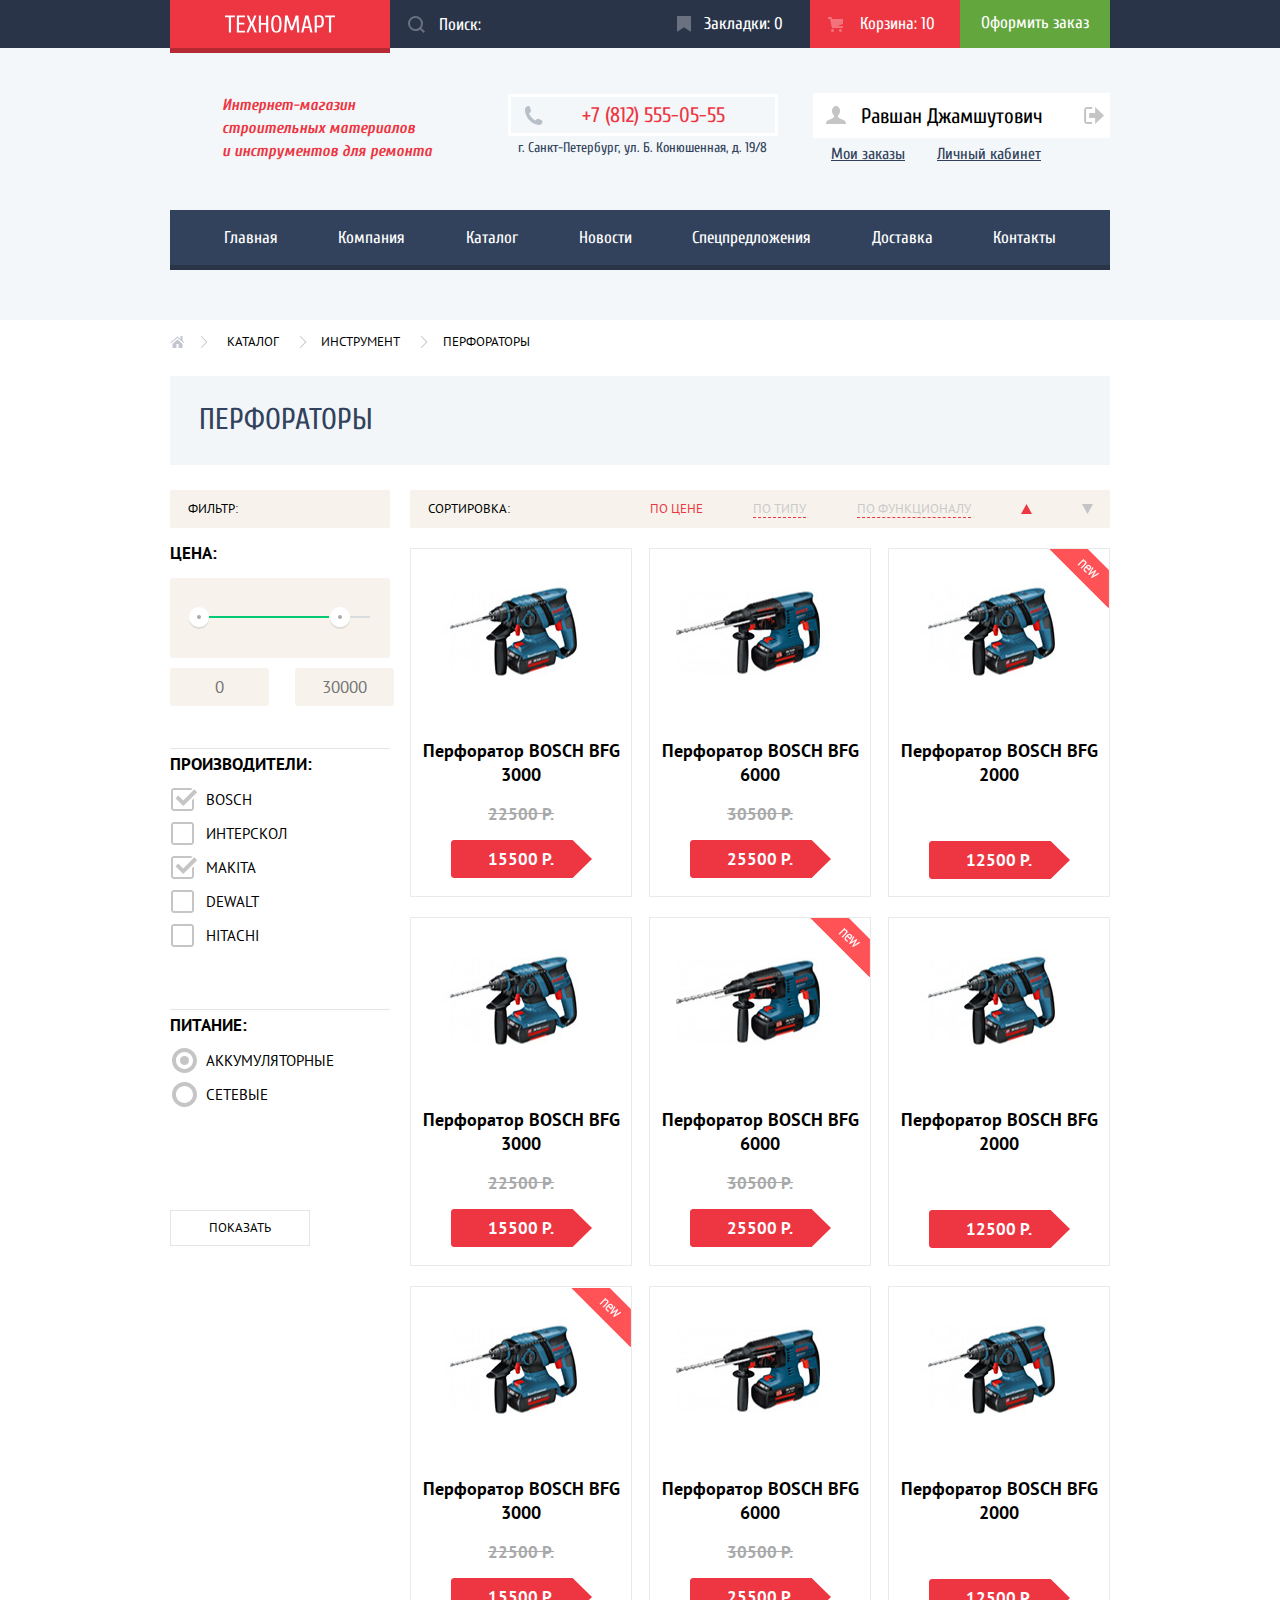
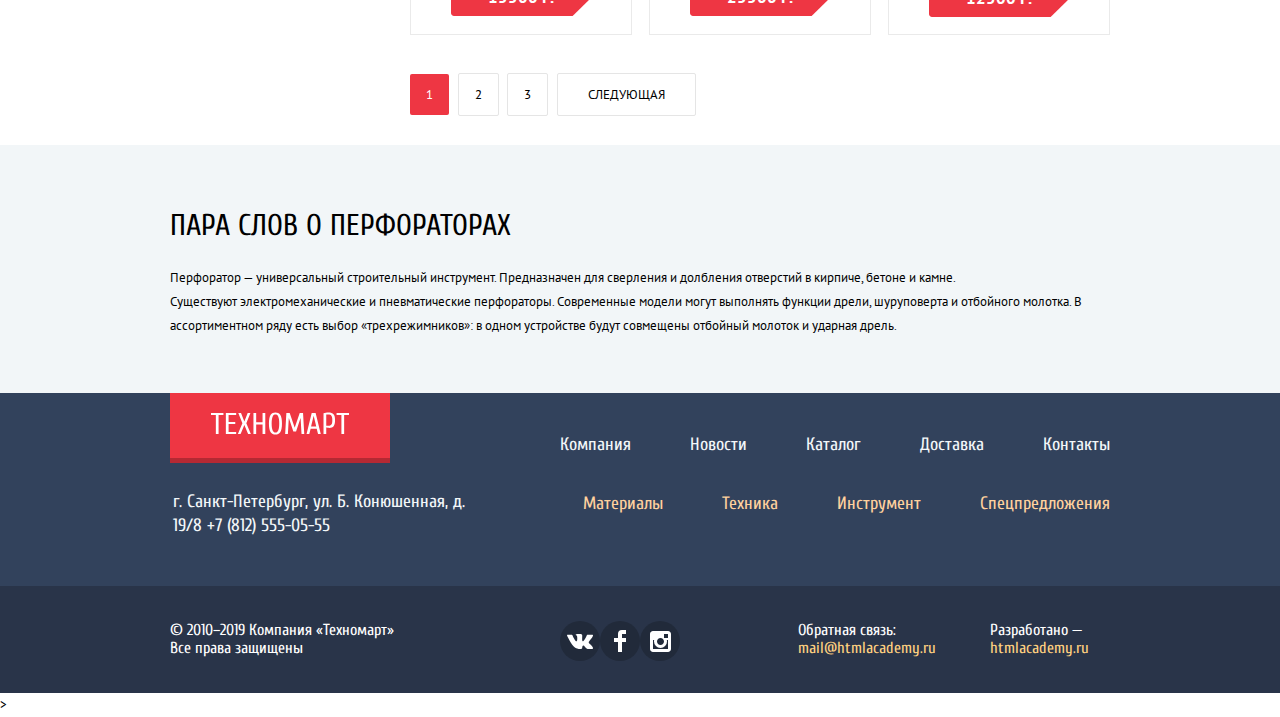
==== commit 869f71dc: "Готово" ====
--- a/catalog.html
+++ b/catalog.html
@@ -95,7 +95,20 @@
 							<h2 class="filter-header">Фильтр:</h2>
 							<fieldset class="filter-price">
 								<legend>Цена:</legend>
-								<span>Здесь будет рэйнж</span>
+								<div class="price-range">
+									<div class="range-circle-first"><span class="visually-hidden">Кружок рэйнджа</span></div>
+									<div class="range-circle-second"><span class="visually-hidden">Кружок рэйнджа</span></div>
+								</div>
+								<ul class="price-range-input">
+									<li>
+										<input type="text" name="min-price" id="min-price" placeholder="0">
+										<label for="min-price"><span class="visually-hidden">Минимальная цена</span></label>
+									</li>
+									<li>
+										<input type="text" name="max-price" id="max-price" placeholder="30000">
+										<label class="visually-hidden" for="max-price"><span class="visually-hidden">Ьаксимальная цена</span></label>
+									</li>
+								</ul>
 							</fieldset>
 							<fieldset class="filter-manufacturer">
 								<legend>Производители:</legend>
@@ -181,7 +194,7 @@
 		                        </div>
 							</li>
 							<li>
-								<div class="icon-new"></div>
+								<div class="icon-new"><span class="visually-hidden">Новинка</span></div>
 								<img src="img/JPG/Catalog_Perforator_3.jpg" alt="Перфоратор BOSCH BFG 2000" width="218" height="170">
 								<h3><a href="#">Перфоратор BOSCH BFG 2000</a></h3>
 								<p class="new-price only-new-price">12500 Р.</p>
@@ -201,7 +214,7 @@
 		                        </div>
 							</li>
 							<li>
-								<div class="icon-new"></div>
+								<div class="icon-new"><span class="visually-hidden">Новинка</span></div>
 								<img src="img/JPG/Catalog_Perforator_2.jpg" alt="Перфоратор BOSCH BFG 6000" width="218" height="170">
 								<h3><a href="#">Перфоратор BOSCH BFG 6000</a></h3>
 								<p class="old-price">30500 Р.</p>
@@ -221,7 +234,7 @@
 		                        </div>
 							</li>
 							<li>
-								<div class="icon-new"></div>
+								<div class="icon-new"><span class="visually-hidden">Новинка</span></div>
 								<img src="img/JPG/Catalog_Perforator_1.jpg" alt="Перфоратор BOSCH BFG 3000" width="218" height="170">
 								<h3><a href="#">Перфоратор BOSCH BFG 3000</a></h3>
 								<p class="old-price">22500 Р.</p>
@@ -348,14 +361,14 @@
 		<div class="add-product-header">
 		  	<p>Товар добавлен в корзину!</p>
 		</div>
+		<button type="button" id="close-popup-add-product" class="close-add-product"></button>
       	<div class="add-product-button">
         	<a class="btn active-btn" href="#">Оформить заказ</a>
         	<a class="btn" href="#">Продолжить Покупки</a>
         </div>
         <label for="close-popup-add-product" class="visually-hidden">Закрытие окна</label>
-		<button type="button" id="close-popup-add-product" class="close-add-product"></button>
     </div>
-    <script type="text/javascript" src="js/script-catalog.js"></script>
+    <script src="js/script-catalog.js"></script>
 </body>
 </html>
 
--- a/css/style.css
+++ b/css/style.css
@@ -1114,6 +1114,75 @@
 
 /* Оформление фильтра */
 
+.filter-price legend {
+    margin-bottom: 10px;
+}
+
+.price-range {
+    min-height: 80px;
+    background-color: rgb(247,243,236);
+    border-radius: 3px;
+    margin-bottom: 10px;
+    display: flex;
+    justify-content: space-between;
+    align-items: center;
+    padding-left: 19px;
+    padding-right: 40px;
+}
+
+.range-circle-first, .range-circle-second {
+    width: 20px;
+    height: 22px;
+    background-image: url(../img/SVG/filter-button.svg);
+    background-repeat: no-repeat;
+    position: relative;
+}
+
+.range-circle-first:after {
+    content: '';
+    width: 120px;
+    height: 2px;
+    background-color: rgb(0,202,116);
+    position: absolute;
+    top: 9px;
+    left: 20px;
+}
+
+.range-circle-second:after {
+    content: '';
+    width: 20px;
+    height: 2px;
+    background-color: rgb(215,220,222);
+    position: absolute;
+    top: 9px;
+    left: 20px;
+}
+
+.price-range-input {
+    padding-top: 13px;
+    display: flex;
+    justify-content: space-between;
+    list-style: none;
+    padding: 0;
+    margin: 0;
+}
+
+.price-range-input li:last-child {
+    margin-right: -28px;
+}
+
+.price-range-input input {
+    width: 95px;
+    height: 36px;
+    text-align: center;
+    border: none;
+    border-radius: 3px;
+    background-color: rgb(247,243,236);
+    font-size: 17px;
+    line-height: 18px;
+    font-family: "PT Sans", "Arial", sans-serif;
+}
+
 .perforators-filters legend {
     font-size: 17px;
     line-height: 30px;
@@ -1125,6 +1194,7 @@
     border: none;
     border-bottom: 1px solid rgb(229,229,229);
     padding: 0;
+    margin: 0;
 }
 
 .perforators-filters fieldset:nth-child(4) {
@@ -1152,15 +1222,16 @@
     background-color: rgb(247,243,236);
     border-radius: 1px;
     margin: 0;
+    margin-bottom: 10px;
 } 
 
-.perforators-filters ul {
+.filter-supply ul, .filter-manufacturer ul {
     list-style: none;
     padding-left: 0;
     margin: 0;
 }
 
-.perforators-filters li {
+.filter-supply li, .filter-manufacturer li {
     list-style: none;
     padding-top: 10px;
 }
@@ -1188,32 +1259,33 @@
 
 .filter-manufacturer input[type="checkbox"] + label:before {
     content: '';
-    display: flex;
     width: 28px;
-    min-height: 185px;
+    height: 27px;
     position: absolute;
     background-image: url(../img/SVG/checkbox-off.svg);
     background-repeat: no-repeat;
     background-position: 50%;
-    margin-top: -80px;
+    left: -2px;
+    top: -4px;
 }
 
 .filter-manufacturer input[type="checkbox"]:checked + label:before {
     background-image: url(../img/SVG/checkbox-on.svg);
     background-repeat: no-repeat;
     background-position: 50%;
+    left: 0px;
 }
 
 .filter-supply input[type="radio"] + label:before {
     content: '';
-    display: flex;
     width: 28px;
-    min-height: 70px;
+    height: 27px;
     position: absolute;
     background-image: url(../img/SVG/radio-off.svg);
     background-repeat: no-repeat;
     background-position: 50%;
-    margin-top: -25px;
+    left: 0;
+    top: -4px;
 }
 
 .filter-supply input[type="radio"]:checked + label:before {
@@ -1222,6 +1294,9 @@
     background-position: 50%;
 }
 
+.perforators-filters-catalog label {
+    position: relative;
+}
 
 /* Оформление сортировки */
 
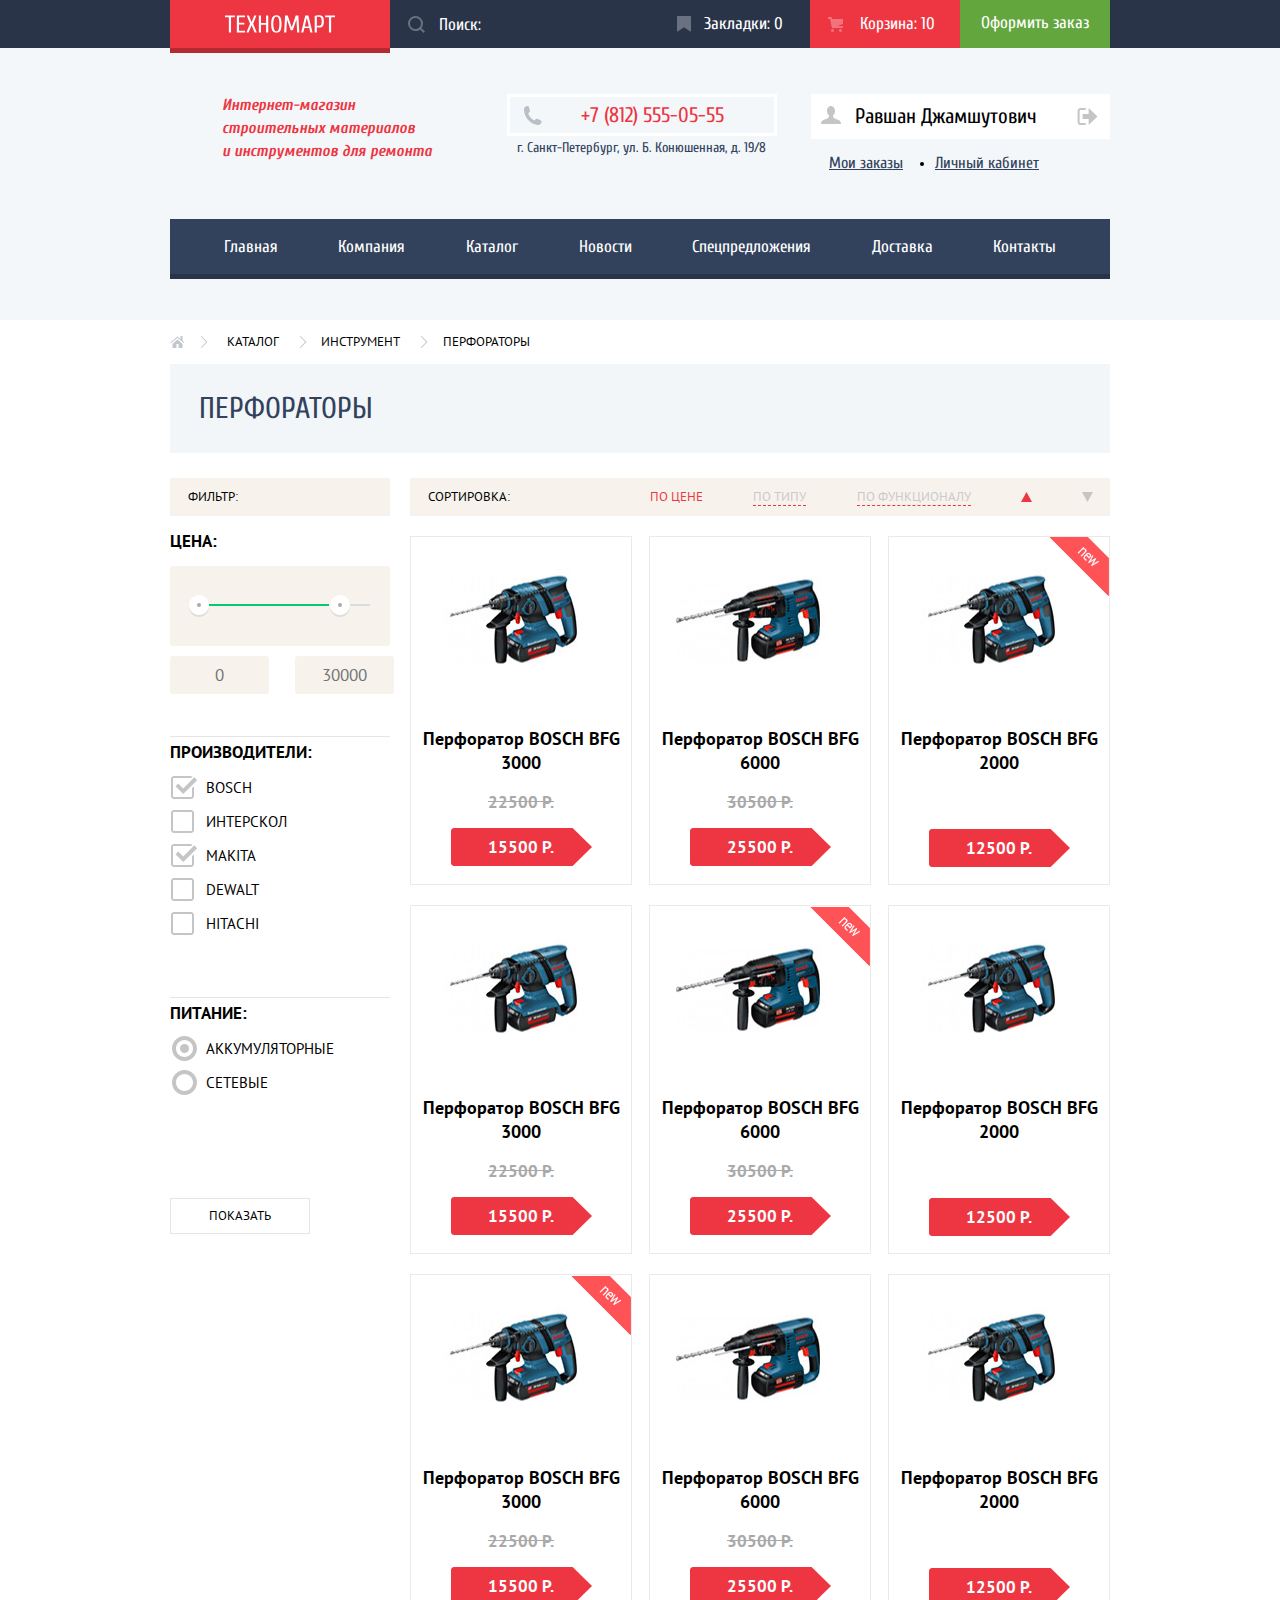
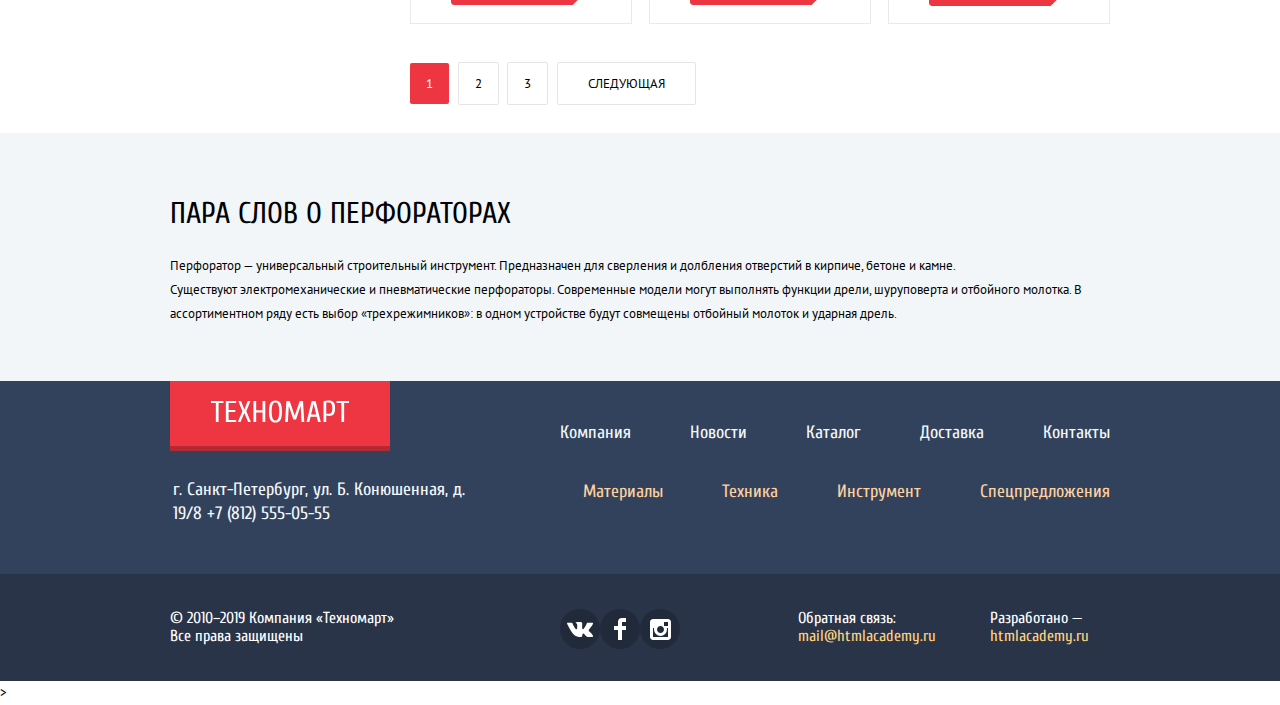
==== commit 0e2753ba: "на проверку" ====
--- a/catalog.html
+++ b/catalog.html
@@ -30,7 +30,10 @@
 					<p>г. Санкт-Петербург, ул. Б. Конюшенная, д. 19/8</p>
 				</div>
 				<div class="authorized-user">
-					<a class="authorized-user-name" href="#">Равшан Джамшутович</a>
+					<div class="authorized-user-menu">
+						<a class="authorized-user-name" href="#">Равшан Джамшутович</a>
+						<a class="de-authorization" href="#" aria-label="Деавторизация"></a>
+					</div>
 					<ul class="authorized-navigation">
 		                <li class="user-order">
 		                	<a href="#">Мои заказы</a>
@@ -180,7 +183,7 @@
 								<p class="new-price">15500 Р.</p>
 								<div class="product-active">
 		                            <a class="active-buy active-none" href="#">Купить</a>
-		                            <a class="active-bookmark" href="#">В закладки</a> 
+		                            <a class="active-bookmark" href="#">В закладки</a>
 		                        </div>
 							</li>
 							<li>
--- a/css/style.css
+++ b/css/style.css
@@ -271,27 +271,52 @@
 /* Индивидуальные стили для header-center-catalog */
 
 .authorized-user {
-    padding-top: 57px;
-}
-
-.authorized-user .authorized-user-name {
+    padding-top: 46px;
+}
+.authorized-user-menu {
+    width: 299px;
+    height: 45px;
+    background-color: rgb(255,255,255);
+    display: flex;
+    align-items: center;
+    justify-content: space-between;
+    box-sizing: border-box;
+    padding-left: 10px;
+    padding-right: 13px; 
+}
+
+.authorized-user-menu .authorized-user-name {
     font-size: 21px;
     line-height: 21px;
     color: rgb(0,0,0);
-    background-color: rgb(255,255,255);
-    padding: 10.5px 67px 10.5px 48px;
-    background-image: url(../img/SVG/icon-logout.svg), url(../img/SVG/icon-user.svg);
-    background-repeat: no-repeat;
-    background-position: 270px, 13px;
-}
-
-.authorized-user .authorized-user-name:hover {
-    background-image: url(../img/SVG/icon-logout-hover.svg), url(../img/SVG/icon-user-hover.svg);
-}
-
-.authorized-user .authorized-user-name:active {
+    background-image:url(../img/SVG/icon-user.svg);
+    background-repeat: no-repeat;
+    padding-left: 34px;
+}
+
+.authorized-user-menu:hover .authorized-user-name {
+    background-image: url(../img/SVG/icon-user-hover.svg);
+}
+
+.authorized-user-menu:active .authorized-user-name {
     color: rgb(178,178,178);
-    background-image: url(../img/SVG/icon-logout.svg), url(../img/SVG/icon-user.svg);
+    background-image: url(../img/SVG/icon-user.svg);
+}
+
+.authorized-user-menu .de-authorization {
+    width: 20px;
+    height: 20px;
+    background-image: url(../img/SVG/icon-logout.svg);
+    background-repeat: no-repeat;
+    background-position: 50%;
+}
+
+.authorized-user-menu:hover .de-authorization {
+    background-image: url(../img/SVG/icon-logout-hover.svg);
+}
+
+.authorized-user-menu:active .de-authorization {
+    background-image: url(../img/SVG/icon-logout.svg);
 }
 
 .authorized-navigation {
@@ -308,8 +333,8 @@
     margin-left: 32px;
 }
 
-.authorized-navigation li:first-child {
-    list-style: none;
+.authorized-navigation li:last-child {
+    list-style-type: disc;
 }
 
 .user-order a, .personal-account a {
@@ -383,7 +408,6 @@
 
 .promo-left, .promo-right {
     display: flex;
-    flex-direction: row;
     flex-wrap: wrap;
     align-content: space-between; 
     justify-content: space-between;
@@ -1050,7 +1074,8 @@
     display: flex;
     flex-wrap: wrap;
     justify-content: space-between;
-    padding: 0;
+    align-items: center;
+    padding-left: 0;
     width: 360px;
     position: relative;
 }   
@@ -1102,6 +1127,7 @@
 }
 
 .perforators-header h2 {
+    margin-top: 0;
     font-size: 30px;
     line-height: 30px;
     font-weight: normal;
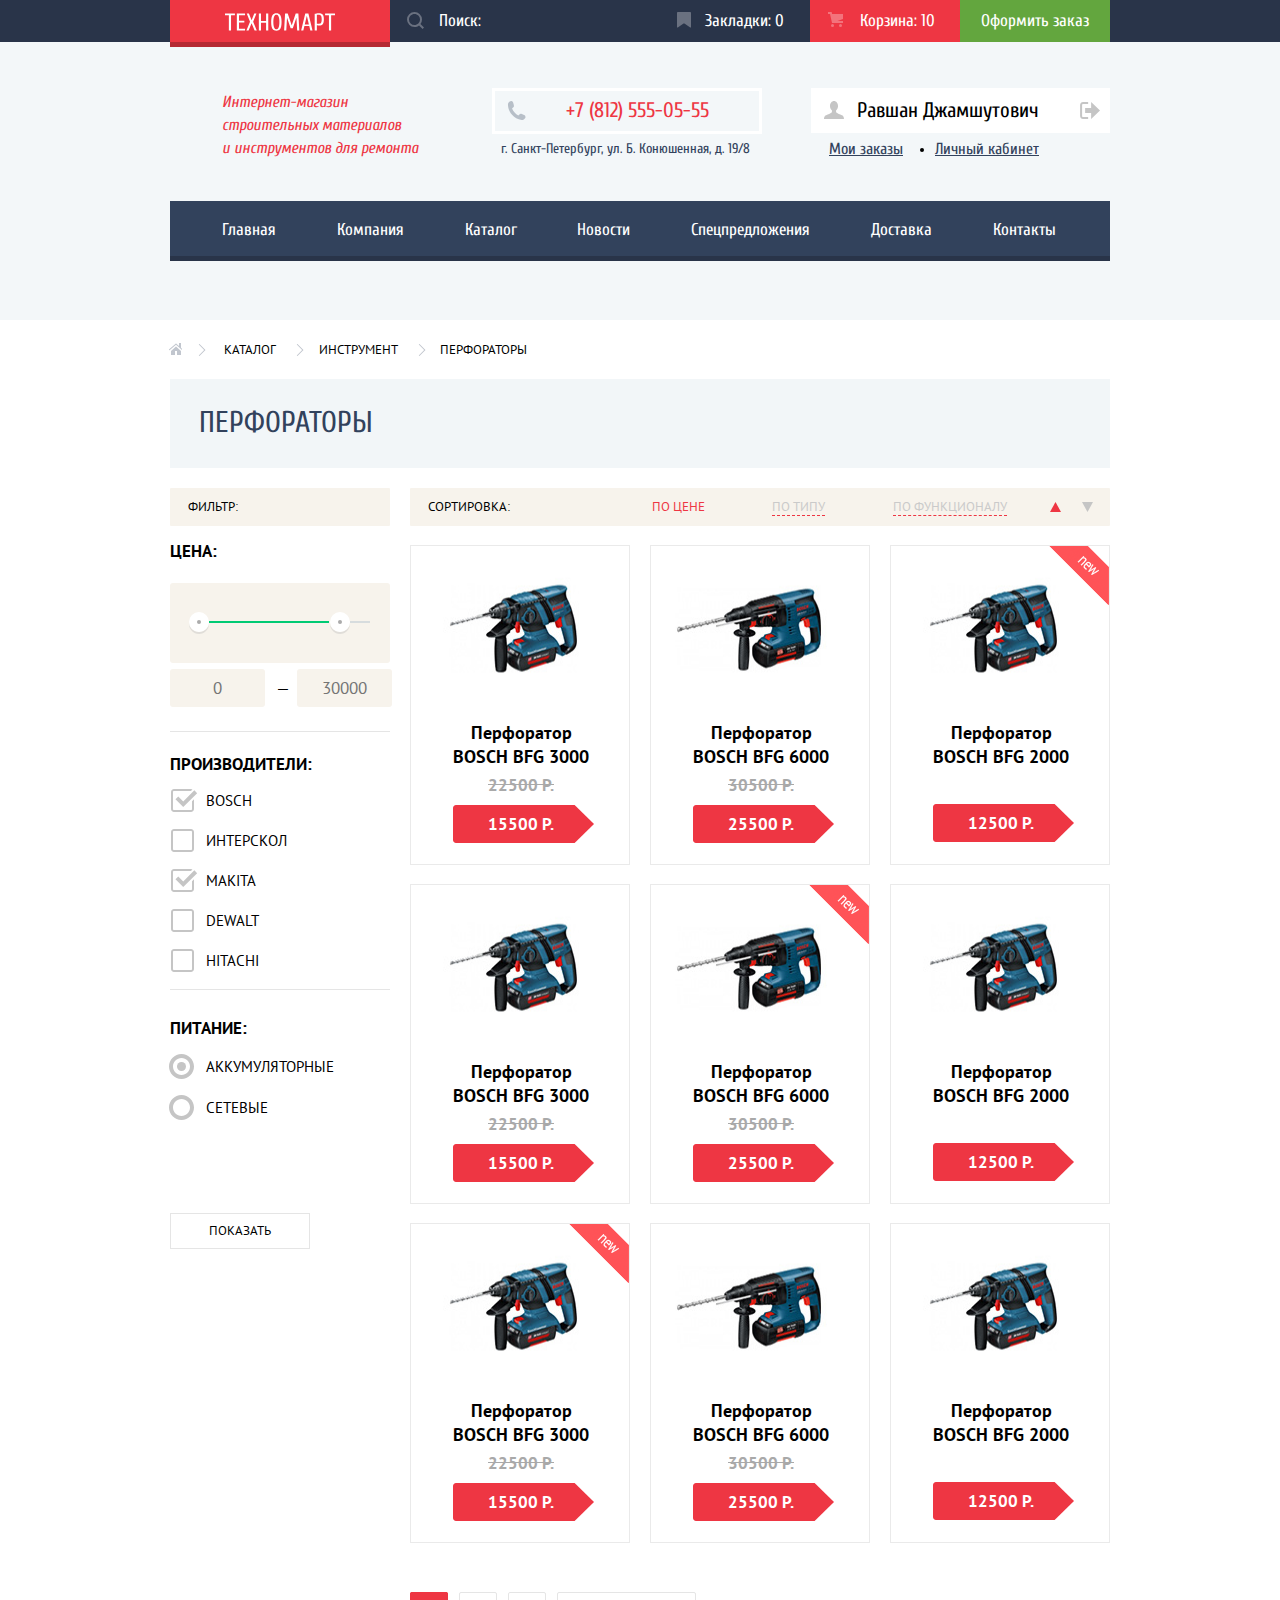
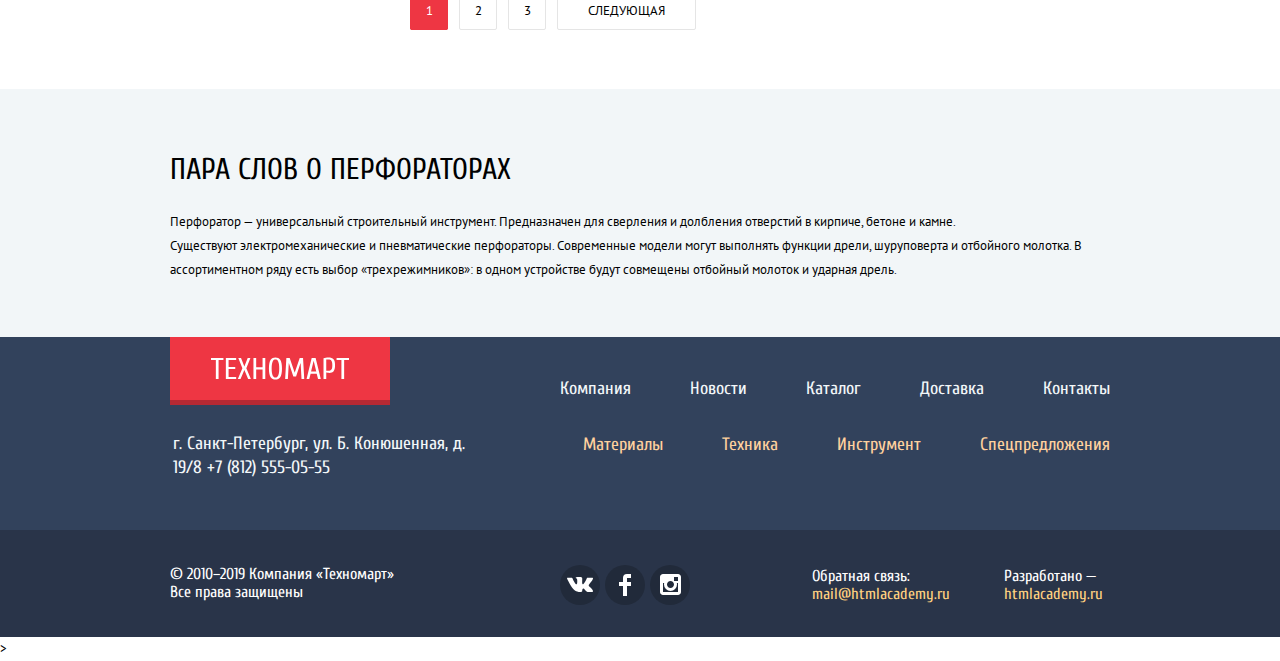
==== commit 585db074: "ку" ====
--- a/catalog.html
+++ b/catalog.html
@@ -96,8 +96,8 @@
 					<section class="perforators-filters">
 						<form action="https://echo.htmlacademy.ru" method="post">
 							<h2 class="filter-header">Фильтр:</h2>
-							<fieldset class="filter-price">
-								<legend>Цена:</legend>
+							<div class="filter-price">
+								<h3>Цена:</h3>
 								<div class="price-range">
 									<div class="range-circle-first"><span class="visually-hidden">Кружок рэйнджа</span></div>
 									<div class="range-circle-second"><span class="visually-hidden">Кружок рэйнджа</span></div>
@@ -108,13 +108,16 @@
 										<label for="min-price"><span class="visually-hidden">Минимальная цена</span></label>
 									</li>
 									<li>
+										<span>—</span>
+									</li>
+									<li>
 										<input type="text" name="max-price" id="max-price" placeholder="30000">
-										<label class="visually-hidden" for="max-price"><span class="visually-hidden">Ьаксимальная цена</span></label>
+										<label class="visually-hidden" for="max-price"><span class="visually-hidden">Максимальная цена</span></label>
 									</li>
 								</ul>
-							</fieldset>
-							<fieldset class="filter-manufacturer">
-								<legend>Производители:</legend>
+							</div>
+							<div class="filter-manufacturer">
+								<h3>Производители:</h3>
 								<ul class="filter-manufacturer-list">
 									<li>
 										<input type="checkbox" name="Bosch" id="Bosch" checked>
@@ -137,9 +140,9 @@
 										<label for="Hitachi">Hitachi</label>
 									</li>
 								</ul>
-							</fieldset>
-							<fieldset class="filter-supply">
-								<legend>Питание:</legend>
+							</div>
+							<div class="filter-supply">
+								<h3>Питание:</h3>
 								<ul class="filter-supply-list">
 									<li>
 										<input type="radio" name="supply" id="rechargeable" value="rechargeable" checked>
@@ -150,14 +153,14 @@
 										<label for="networking">Сетевые</label>
 									</li>
 								</ul>
-							</fieldset>
+							</div>
 							<button type="submit" class="btn-show">Показать</button>
 						</form>		
 				    </section>
 					<div class="perforators-catalog">
 						<div class="sorting">
 				            <span>Сортировка:</span>
-				            <ul class="sorting-by">
+				            <ul class="sorting-by-type">
 				                <li>
 				                	<a class="sorting-by-active">По цене</a>
 				              	</li>
@@ -167,6 +170,8 @@
 				              	<li>
 				                	<a href="#">По функционалу</a>
 				             	</li>
+				            </ul>
+				            <ul class="sorting-by-up-down"> 	
 				              	<li>
 				                	<a class="sorting-up sorting-up-active"></a>
 				              	</li>
--- a/css/style.css
+++ b/css/style.css
@@ -77,7 +77,7 @@
     background-color: rgb(238,54,67);
     text-align: center;
     box-shadow: 0 5px 0 0 rgb(181,41,51);
-    padding: 15px 55px 10px 55px;
+    padding: 13px 55px 7px 55px;
 }
 
 .header-logo:hover {
@@ -94,10 +94,10 @@
     background-color: rgb(41,52,73);
     background-image: url(../img/SVG/icon-search-repose.svg);
     background-repeat: no-repeat;
-    background-position: 18px, 50%;
+    background-position: 17px, 45%;
     border: none;
     width: 270px;
-    padding: 15px 0 13.5px 0;
+    padding: 11px 0 11px 0;
     padding-left: 49px;
 }
 
@@ -118,8 +118,8 @@
 .bookmark {
     background-image: url(../img/SVG/icon-bookmark-repose.svg);
     background-repeat: no-repeat;
-    background-position: 17px, 50%;
-    padding: 15px 0px 0px 44px;
+    background-position: 17px 12px;
+    padding: 12px 0px 0px 45px;
     width: 150px;
     box-sizing: border-box;
 }
@@ -138,8 +138,8 @@
 .basket {
     background-image: url(../img/SVG/icon-cart-repose.svg);
     background-repeat: no-repeat;
-    background-position: 18px, 50%;
-    padding: 15px 0px 0px 50px;
+    background-position: 18px 12px;
+    padding: 12px 0px 0px 50px;
     width: 150px;
     box-sizing: border-box;
 }
@@ -159,15 +159,15 @@
     background-color: rgb(238,54,67);
     background-image: url(../img/SVG/icon-cart-catalog.svg);
     background-repeat: no-repeat;
-    background-position: 18px, 50%;
-    padding: 15px 0px 0px 50px;
+    background-position: 18px 12px;
+    padding: 12px 0px 0px 50px;
     width: 150px;
     box-sizing: border-box; 
 } 
 
 .place-order {
     background-color: rgb(99,166,62);
-    padding: 13.5px 0px 10px 0px;
+    padding: 12px 0px 0px 0px;
     width: 150px;
     text-align: center; 
 }
@@ -194,28 +194,33 @@
     font-size: 16px;
     line-height: 23px;
     font-style: italic;
+    font-weight: normal;
     color: rgb(238,54,67);
     margin: 0;
-    padding-top: 46px;
+    padding-top: 49px;
 }
 
 .header-center-contacts {
     margin-left: 40px;
 }
 
-.header-center-contacts, .user-navigation  {
+.header-center-contacts {
     padding-top: 46px;
 }
 
 .header-center-contacts .telephone {
+    box-sizing: border-box;
     font-size: 21px;
     line-height: 21px;
     color: rgb(238,54,67);
     border: 3px solid rgb(255,255,255);
-    padding: 7.5px 50px 7.5px 71px;
+    padding: 9px 0px 10px 0px;
     background-image: url(../img/SVG/icon-phone.svg);
     background-repeat: no-repeat;
-    background-position: 13px, 50%;
+    background-position: 12px 10px;
+    margin-left: 4px;
+    padding-left: 21px;
+    width: 270px;
 }
 
 .header-center-contacts p {
@@ -226,9 +231,18 @@
     margin: 0;
 }
 
+.header-center-contacts p:last-child {
+    padding-top: 3px;
+    padding-left: 2px;
+} 
+
 .header-center ul {
     list-style: none;
     display: flex;
+}
+
+.user-navigation  {
+    padding-top: 45px;
 }
 
 .login-link a, .registration-link a {
@@ -238,16 +252,19 @@
     background-color: rgb(255,255,255);
 }
 
+.registration-link {
+   margin-left: 10px;
+}
+
 .login-link a {
     background-image: url(../img/SVG/icon-login.svg);
     background-repeat: no-repeat;
-    background-position: 14px, 50%;
-    padding: 10px 27px 10px 47px;
-    margin-right: 7px;
+    background-position: 15px 50%;
+    padding: 10px 26px 10px 48px;
 }
 
 .registration-link a {
-    padding: 10px 25px 10px 25px;
+    padding: 10px 24px 10px 24px;
 }
 
 .login-link a:hover {
@@ -272,6 +289,7 @@
 
 .authorized-user {
     padding-top: 46px;
+    margin-left: 20px;
 }
 .authorized-user-menu {
     width: 299px;
@@ -281,8 +299,6 @@
     align-items: center;
     justify-content: space-between;
     box-sizing: border-box;
-    padding-left: 10px;
-    padding-right: 13px; 
 }
 
 .authorized-user-menu .authorized-user-name {
@@ -291,7 +307,8 @@
     color: rgb(0,0,0);
     background-image:url(../img/SVG/icon-user.svg);
     background-repeat: no-repeat;
-    padding-left: 34px;
+    background-position: 13px 1px;
+    padding-left: 46px;
 }
 
 .authorized-user-menu:hover .authorized-user-name {
@@ -304,11 +321,11 @@
 }
 
 .authorized-user-menu .de-authorization {
-    width: 20px;
+    width: 35px;
     height: 20px;
     background-image: url(../img/SVG/icon-logout.svg);
     background-repeat: no-repeat;
-    background-position: 50%;
+    background-position: 4px 1px;
 }
 
 .authorized-user-menu:hover .de-authorization {
@@ -323,6 +340,8 @@
     display: flex;
     justify-content: flex-start;
     padding: 0;
+    margin: 0;
+    margin-top: 5px;
 }
 
 .user-order {
@@ -357,15 +376,17 @@
 .header-navigation {
     background-color: rgb(50,66,92);
     box-shadow: 0 5px 0 0 rgb(41,52,73);
-    margin-top: 30px; 
+    margin-top: 39px; 
 }
 
 .header-navigation ul {
     display: flex;
-    justify-content: center;
+    justify-content: space-between;
     flex-wrap: wrap;
     padding: 0;
     list-style: none;
+    padding-left: 22px;
+    padding-right: 24px;
 }
 
 .header-navigation a {
@@ -373,7 +394,8 @@
     font-size: 17px;
     line-height: 17px;
     color: rgb(255,255,255);
-    padding: 19px 30.3px;
+    padding: 20px 30px 18px 30px;
+
 }
 
 .site-navigation a:hover {
@@ -393,6 +415,9 @@
     text-decoration: none;
     color: rgb(255,255,255);
 }
+.main-index {
+    margin-top: 60px;
+}
 
 /* Индивидуальные стили для main */
 
@@ -411,7 +436,7 @@
     flex-wrap: wrap;
     align-content: space-between; 
     justify-content: space-between;
-    min-height: 410px;
+    min-height: 408px;
 }
 
 .promo-right {
@@ -429,9 +454,13 @@
     font-weight: bold;
     line-height: 30px;
     color: rgb(255,255,255);
+    margin: 0;
+    margin-top: 19px;
+    margin-left: 2px;
 }
 
 .promo-link {
+    font-family: "Cuprum", "Arial", sans-serif;
     font-size: 14px;
     line-height: 18px;
     text-transform: uppercase;
@@ -439,9 +468,10 @@
     border-radius: 2px;
     text-align: center;
     width: 135px;
-    padding-top: 12px;
-    padding-bottom: 12px;
-    margin-top: -22px;
+    padding-top: 10px;
+    padding-bottom: 10px;
+    margin-top: 15px;
+    margin-left: 4px;
 }
 
 .promo-link:hover {
@@ -461,7 +491,7 @@
     background-color: rgb(255,191,71);
     background-image: url(../img/SVG/icon-1.svg);
     background-repeat: no-repeat;
-    background-position: 87%;
+    background-position: 83%;
     position: relative;
 }
 
@@ -476,21 +506,21 @@
     background-color: rgb(220,145,216);
     background-image: url(../img/SVG/icon-3.svg);
     background-repeat: no-repeat;
-    background-position: 87%;
+    background-position: 86%;
 }
 
 .promo-discount {
     background-color: rgb(142,215,143);
     background-image: url(../img/SVG/icon-4.svg);
     background-repeat: no-repeat;
-    background-position: 87%;
+    background-position: 81%;
 }
 
 .promo-delivery {
     background-color: rgb(255,192,71);
     background-image: url(../img/SVG/icon-5.svg);
     background-repeat: no-repeat;
-    background-position: 87%;
+    background-position: 86%;
 }
 
 .main-promo .promo {
@@ -516,16 +546,19 @@
     left: 295px;
 }
 
+.center-circle svg:last-child {
+    padding-left: 7px;
+}
+
 .slide-text a {
     font-size: 14px;
     line-height: 18px;
     text-transform: uppercase;
     background-color: rgb(238,54,67);
     text-align: center;
-    margin-top: 120px;
-    padding: 10px 0px 10px 0px;
+    margin-top: 122px;
+    padding: 11px 47px 9px 50px;
     border-radius: 2px;
-    width: 195px;
 }
 
 .slide-text h2 {
@@ -533,13 +566,14 @@
     line-height: 36px;
     text-transform: uppercase;
     margin: 0;
-    margin-top: 20px;
+    margin-top: 22px;
 }
 
 .slide-text p {
     font-size: 18px;
     line-height: 24px;
     margin: 0;
+    margin-top: 2px;
 }
 
 .slide-text a:hover {
@@ -584,23 +618,23 @@
     top: 0;
     width: 218px;
     height: 175px;
+    text-align: center;
+    opacity: 0;
+    background-color: rgb(255,255,255); 
+}
+
+li:hover .product-active {
+    opacity: 1;
+}
+
+.product-active .active-buy {
+    color: rgb(255,255,255);
+    background-color: rgb(99,166,62);
     font-family: "Cuprum", "Arial", sans-serif;
     font-size: 14px;
     line-height: 18px;
     font-weight: normal;
     text-transform: uppercase;
-    text-align: center;
-    opacity: 0;
-    background-color: rgb(255,255,255); 
-}
-
-li:hover .product-active {
-    opacity: 1;
-}
-
-.product-active .active-buy {
-    color: rgb(255,255,255);
-    background-color: rgb(99,166,62);
     width: 129px;
     margin-left: 42px;
     margin-top: 45px;
@@ -616,9 +650,14 @@
 .product-active .active-bookmark {
     color: rgb(50,66,92);
     background-color: rgb(255,255,255);
+    font-family: "Cuprum", "Arial", sans-serif;
+    font-size: 14px;
+    line-height: 18px;
+    font-weight: normal;
+    text-transform: uppercase;
     width: 129px;
     margin-left: 42px;
-    padding: 6px 0 6px 0;
+    padding: 8px 0 6px 0;
     border: 3px solid rgb(99,166,62);
     border-radius: 2px;
     margin-top: 7px;
@@ -667,7 +706,7 @@
     align-items: center;
     padding-left: 30px;
     padding-right: 24px;
-    margin-top: 10px;
+    margin-top: 54px;
 }
 
 .popular-product-header h2, .popular-manufacturer-header h2 {
@@ -691,8 +730,8 @@
     width: 253px;
     height: 100%;
     text-align: center;
-    padding-top: 10px;
-    padding-bottom: 10.8px;
+    padding-top: 11px;
+    padding-bottom: 9px;
  }
 
 .popular-product-header a:hover, .popular-manufacturer-header a:hover {
@@ -710,6 +749,14 @@
     justify-content: space-between;
     padding: 0;
     margin: 0;
+}
+
+.popular-product-list h3 {
+    margin: 0;
+    padding: 0;
+    width: 160px;
+    padding-left: 30px;
+    text-align: center;
 }
 
 .popular-product-list img {
@@ -718,8 +765,8 @@
 }
 
 .popular-product-list li {
-    width: 220px;
-    min-height: 318px;
+    width: 218px;
+    min-height: 317px;
     list-style: none;
     border: 1px solid rgb(229,229,229);
     margin-top: 20px;
@@ -738,33 +785,45 @@
     color: rgb(0,0,0);
 }
 
-.popular-product-list p, .popular-product-list h3 {
+.popular-product-list p {
     text-align: center;
-}
-
-.old-price {
+    margin: 0;
+}
+
+.popular-product-list .old-price, .perforators-catalog-list .old-price {
     font-size: 17px;
     line-height: 18px;
     font-weight: bold;
     color: rgb(169,169,169);
     text-decoration: line-through;
-}
-
-.new-price {
+    margin-top: 6px;
+    margin-left: 2px;
+}
+
+.popular-product-list .new-price, .perforators-catalog-list .new-price {
     font-size: 17px;
     line-height: 18px;
     font-weight: bold;
     color: rgb(255,255,255);
-    padding: 10px;
     background-image: url(../img/SVG/red-button.svg);
-    background-position: 50%, 50%;
+    background-position: 53% 50%;
     background-repeat:  no-repeat;
-}
-
-.only-new-price {
-    margin-top: 53px;
-}
+    margin-top: 9px;
+    margin-left: 2px;
+    padding-top: 12px;
+    padding-bottom: 12px;
+}
+
+.popular-product-list .only-new-price, .perforators-catalog-list .only-new-price {
+    margin-top: 32px;
+    margin-left: 2px;
+}
+
 /* Популярные производители */
+
+.popular-manufacturer-header {
+    margin-top: 20px;
+}
 
 .popular-manufacturer-list ul {
     display: flex;
@@ -776,11 +835,11 @@
 }
 
 .popular-manufacturer-list li {
-    width: 220px;
+    width: 218px;
     min-height: 145px;
     list-style: none;
     border: 1px solid rgb(234,234,234);
-    margin-top: 20px;
+    margin-top: 18px;
 }
 
 .popular-manufacturer-list a {
@@ -806,7 +865,7 @@
 
 .services {
     background-color: rgb(244,248,249);
-    min-height: 522px;
+    margin-top: 83px;
 }
 
 .services-header h2 {
@@ -816,11 +875,12 @@
     font-weight: normal;
     text-transform: uppercase;
     color: rgb(0,0,0);
-    padding-top: 68px;
+    padding-top: 65px;
 }
 
 .services-header p {
     width: 400px;
+    padding-top: 2px;
 }
 
 .services-main-btn {
@@ -851,9 +911,9 @@
     background-color: rgb(50,66,92);
     display: block;
     text-align: left;
-    padding-top: 16px;
-    padding-bottom: 16px;
-    padding-left: 20px;
+    padding-top: 12px;
+    padding-bottom: 18px;
+    padding-left: 21px;
     border: none;
     border-top: 1px solid rgb(64,80,105);
     border-bottom: 1px solid rgb(41,52,73); 
@@ -872,7 +932,7 @@
     display: flex;
     flex-wrap: wrap;
     justify-content: space-between;
-    padding-top: 60px;
+    padding-top: 58px;
 }
 
 .services-main-info {
@@ -883,19 +943,19 @@
 .services-main-info .services-main-delivery {
     background-image: url(../img/PNG/delivery.png);
     background-repeat: no-repeat; 
-    background-position: right center;
+    background-position: right 20px;
 }
 
 .services-main-info .services-main-guarantee {
     background-image: url(../img/PNG/guarentee.png);
     background-repeat: no-repeat; 
-    background-position: right center;
+    background-position: right 20px;
 }
 
 .services-main-info .services-main-credit {
     background-image: url(../img/PNG/credit.png);
     background-repeat: no-repeat; 
-    background-position: right center;
+    background-position: right 20px;
 }
 
 .services-main-btn .btn-checked {
@@ -912,6 +972,7 @@
     text-transform: uppercase;
     color: rgb(50,66,92);
     margin: 0;
+    margin-top: -3px;
 }
 
 .services-main-delivery, .services-main-guarantee, .services-main-credit {
@@ -925,6 +986,7 @@
 
 .services-main-info p {
     width: 278px;
+    margin-top: 25px;
 }
 
 .services-main-credit a {
@@ -965,8 +1027,13 @@
     min-height: 370px; 
 }
 
+.company p {
+    padding-top: 10px;
+}
+
 .company p:nth-child(3) {
     width: 390px;
+    margin-top: -2px;
 }
 
 .about-company .main-contacts {
@@ -1002,7 +1069,7 @@
 }
 
 .company li:not(:first-child) {
-    padding-top: 15px; 
+    padding-top: 20px; 
 }
 
 .company a, .main-contacts a:last-child {
@@ -1022,6 +1089,7 @@
 
 .main-contacts p {
     width: 180px;
+    padding-top: 10px;
 }
 
 .main-contacts img {
@@ -1030,8 +1098,8 @@
 
 .main-contacts a:last-child {
     padding: 10.5px 0 10.5px 0;
-    text-align: center;
     margin-top: 30px;
+    padding-left: 65px;
 }
 
 .company a:hover, .main-contacts a:last-child:hover {
@@ -1076,9 +1144,14 @@
     justify-content: space-between;
     align-items: center;
     padding-left: 0;
-    width: 360px;
+    width: 362px;
     position: relative;
-}   
+    margin-top: 21px;
+} 
+
+.breadcrumbs ul:last-child {
+    margin-left: -5px;
+}
 
 .breadcrumbs a {
     display: block;
@@ -1093,8 +1166,7 @@
     height: 14px;
     background-image: url(../img/SVG/icon-home.svg);
     background-repeat: no-repeat;
-    background-position: 50%;
-    padding-top: 3px;
+    margin-left: 3px;
 }
 
 .breadcrumbs .home:after {
@@ -1124,10 +1196,10 @@
 .perforators-header {
     font-family: "Cuprum", "Arial", sans-serif;
     background-color: rgb(242,246,248);
+    margin-top: -5px;
 }
 
 .perforators-header h2 {
-    margin-top: 0;
     font-size: 30px;
     line-height: 30px;
     font-weight: normal;
@@ -1140,8 +1212,28 @@
 
 /* Оформление фильтра */
 
-.filter-price legend {
+.perforators-filters h2 {
+    font-size: 13px;
+    line-height: 18px;
+    font-weight: normal;
+    text-transform: uppercase;
+    padding: 10px 0 10px 18px;
+    background-color: rgb(247,243,236);
+    border-radius: 1px;
+    margin: 0;
     margin-bottom: 10px;
+} 
+
+.perforators-filters-catalog {
+    margin-top: -5px;
+}
+
+.filter-price {
+    border-bottom: 1px solid rgb(229,229,229);
+}
+
+.filter-price h3 {
+    margin-top: 5px;    
 }
 
 .price-range {
@@ -1154,6 +1246,7 @@
     align-items: center;
     padding-left: 19px;
     padding-right: 40px;
+    margin-top: 5px;
 }
 
 .range-circle-first, .range-circle-second {
@@ -1198,9 +1291,11 @@
 }
 
 .price-range-input input {
+    box-sizing: border-box;
     width: 95px;
-    height: 36px;
+    height: 38px;
     text-align: center;
+    margin-top: -4px;
     border: none;
     border-radius: 3px;
     background-color: rgb(247,243,236);
@@ -1209,47 +1304,43 @@
     font-family: "PT Sans", "Arial", sans-serif;
 }
 
-.perforators-filters legend {
+.price-range-input span {
+    font-size: 17px;
+    line-height: 30px;
+    margin-left: -17px;
+    margin-right: 7px;
+
+
+}
+
+.perforators-filters h3 {
     font-size: 17px;
     line-height: 30px;
     font-weight: bold;
     text-transform: uppercase;
 } 
 
-.perforators-filters fieldset {
-    border: none;
+.filter-manufacturer li {
+    padding-top: 16px;
+}
+
+.filter-manufacturer {
+    min-height: 240px;
     border-bottom: 1px solid rgb(229,229,229);
-    padding: 0;
-    margin: 0;
-}
-
-.perforators-filters fieldset:nth-child(4) {
-    border: none;
-}
-
-.filter-price {
-    min-height: 210px;
-}
-
-.filter-manufacturer {
-    min-height: 260px;
+}
+
+.filter-manufacturer h3 {
+    margin-bottom: -5px;
 }
 
 .filter-supply {
     min-height: 200px;
 }
 
-.perforators-filters h2 {
-    font-size: 13px;
-    line-height: 18px;
-    font-weight: normal;
-    text-transform: uppercase;
-    padding: 10px 0 10px 18px;
-    background-color: rgb(247,243,236);
-    border-radius: 1px;
-    margin: 0;
-    margin-bottom: 10px;
-} 
+.filter-supply h3 {
+    margin-top: 23px;
+    margin-bottom: 13px;
+}
 
 .filter-supply ul, .filter-manufacturer ul {
     list-style: none;
@@ -1257,9 +1348,12 @@
     margin: 0;
 }
 
-.filter-supply li, .filter-manufacturer li {
-    list-style: none;
-    padding-top: 10px;
+.filter-supply-list li:last-child {
+    padding-top: 17px;
+}
+
+.filter-supply ul {
+    margin-bottom: -15px;
 }
 
 .perforators-filters label {
@@ -1310,7 +1404,7 @@
     background-image: url(../img/SVG/radio-off.svg);
     background-repeat: no-repeat;
     background-position: 50%;
-    left: 0;
+    left: -3px;
     top: -4px;
 }
 
@@ -1339,57 +1433,65 @@
 
 .sorting span {
     padding: 10px 0 10px 18px;
+    margin-right: 98px;
 }
 
 .sorting ul {
     margin: 0;
+    padding: 0;
     list-style: none;
     display: flex;
     justify-content: space-between;
     flex-wrap: wrap;
     align-items: center;
-    width: 460px;
-}
-
-.sorting-by a {
+}
+
+.sorting-by-type {
+    display: flex;
+    justify-content: space-between;
+    width: 355px;
+}
+
+.sorting-by-type a {
     color: rgb(202,202,202);
     border-bottom: 1px dashed rgb(238,54,67);
 }
 
-.sorting-by a:hover {
+.sorting-by-type a:hover {
     color: rgb(0,0,0);
     border-bottom: 1px solid rgb(238,54,67);
 }
 
-.sorting-by a:active {
+.sorting-by-type a:active {
     color: rgb(238,54,67);
     border-bottom: none;
 }
 
-.sorting-by .sorting-by-active {
+.sorting-by-type .sorting-by-active {
     color: rgb(238,54,67);
     border-bottom: none;
 }
 
-.sorting-by .sorting-up {
+.sorting-by-up-down .sorting-up {
     display: block;
     width: 11px;
     height: 10px;
+    margin-right: 21px;
     background-image: url(../img/SVG/icon-up-dir.svg);
     background-repeat: no-repeat;
     background-position: 50%;
     border-bottom: none;
 }
 
-.sorting-by .sorting-up:hover {
+.sorting-by-up-down .sorting-up:hover {
     border-bottom: none;
 }
 
-.sorting-by .sorting-up:active {
+.ssorting-by-up-down .sorting-up:active {
     border-bottom: none;
 }
 
-.sorting-by .sorting-down {
+.sorting-by-up-down .sorting-down {
     display: block;
     width: 11px;
     height: 10px;
@@ -1400,25 +1502,33 @@
     margin-right: 17px;
 }
 
-.sorting-by .sorting-down:hover {
+.sorting-by-up-down .sorting-down:hover {
     border-bottom: none;
     background-image: url(../img/SVG/icon-down-dir-hover.svg);
 }
 
-.sorting-by .sorting-down:active {
+.sorting-by-up-down .sorting-down:active {
     border-bottom: none;
     background-image: url(../img/SVG/icon-down-dir-active.svg);
 }
 
 /* Оформление каталога */
 
-.perforators-catalog-list {
+.perforators-catalog-list  {
     display: flex;
     flex-flow: row;
     flex-wrap: wrap;
     justify-content: space-between;
     padding: 0;
     margin: 0;
+}
+
+.perforators-catalog-list h3 {
+    margin: 0;
+    padding: 0;
+    width: 160px;
+    padding-left: 30px;
+    text-align: center;
 }
 
 .perforators-catalog-list img {
@@ -1426,12 +1536,17 @@
     height: 168px;
 }
 
+.perforators-catalog-list p {
+    text-align: center;
+    margin: 0;
+}
+
 .perforators-catalog-list li {
     list-style: none;
     border: 1px solid rgb(234,234,234);
-    width: 220px;
+    width: 218px;
     min-height: 318px;
-    margin-top: 20px;
+    margin-top: 19px;
     position: relative;
 }
 
@@ -1453,6 +1568,11 @@
 
 /* Оформление списка страниц */
 
+.perforators-catalog-page li {
+    margin-top: 8px;
+    margin-bottom: 28px;
+}
+
 .perforators-catalog-page a {
     font-size: 13px;
     line-height: 18px;
@@ -1461,11 +1581,12 @@
     border: 1px solid rgb(229,229,229);
     border-radius: 2px;
     background-color: rgb(255,255,255);
-    padding-top: 12px;
-    padding-bottom: 12px; 
-    padding-left: 16px;
-    padding-right: 16px;
-}
+    padding-top: 9px;
+    padding-bottom: 10px; 
+    padding-left: 15px;
+    padding-right: 14px;
+}
+
 .perforators-catalog-page .next-page-btn {
     padding-left: 30px;
     padding-right: 30px;
@@ -1492,7 +1613,7 @@
 .perforators-catalog-page .active-page-btn {
     color: rgb(255,255,255);
     background-color: rgb(238,54,67);
-    border: none;
+    border: 1px solid rgb(238,54,67)
 }
 
 /* Оформление *Пара слов о перфораторах* */
@@ -1529,6 +1650,7 @@
     min-height: 193px;
     display: flex;
     justify-content: space-between;
+    margin-top: -1px;
 }
 
 .footer-logo {
@@ -1536,7 +1658,7 @@
     text-align: center;
     box-shadow: 0 5px 0 0 rgb(181,41,51);
     display: inline-block;
-    padding: 19px 41px 15px 41px;
+    padding: 20px 41px 12px 41px;
 }
 
 .footer-logo:hover {
@@ -1575,7 +1697,7 @@
 }
 
 .additional-references ul:last-child {
-    padding-top: 35px;
+    padding-top: 32px;
 }
 
 .additional-references a {
@@ -1646,7 +1768,9 @@
 
 .social-network-link {
     display: flex;
+    justify-content: space-between;
     flex-wrap: wrap;
+    width: 130px;
 }
 
 .social-network-link a {
@@ -1685,6 +1809,15 @@
     color: rgb(255,255,255);
 }
 
+.feedback {
+    margin-top: 2px;
+    padding-left: 4px;
+}
+
+.developed {
+    margin-top: 2px;
+}
+
 .feedback p, .developed p, .copyright p {
     margin: 0;
 }
@@ -1710,8 +1843,10 @@
 .modal-content-map {
     position: fixed;
     top: 30%;
-    left: 25%;
+    left: 50%;
+    margin-left: -471px;
     display: none;
+    z-index: 2;
 }
 
 /* Модалка на главной */
@@ -1724,8 +1859,10 @@
     background-color: rgb(255,255,255);
     position: fixed;
     top: 30%;
-    left: 35%;
+    left: 50%;
+    margin-left: -310px;
     display: none;
+    z-index: 2;
 }
 
 .write-us-header {
@@ -1813,8 +1950,10 @@
     background-color: rgb(255,255,255);
     position: fixed;
     top: 30%;
-    left: 35%;
+    left: 50%;
+    margin-left: -310px;
     display: none;
+    z-index: 2;
 }
 
 .close-map, .close-write-us, .close-add-product {
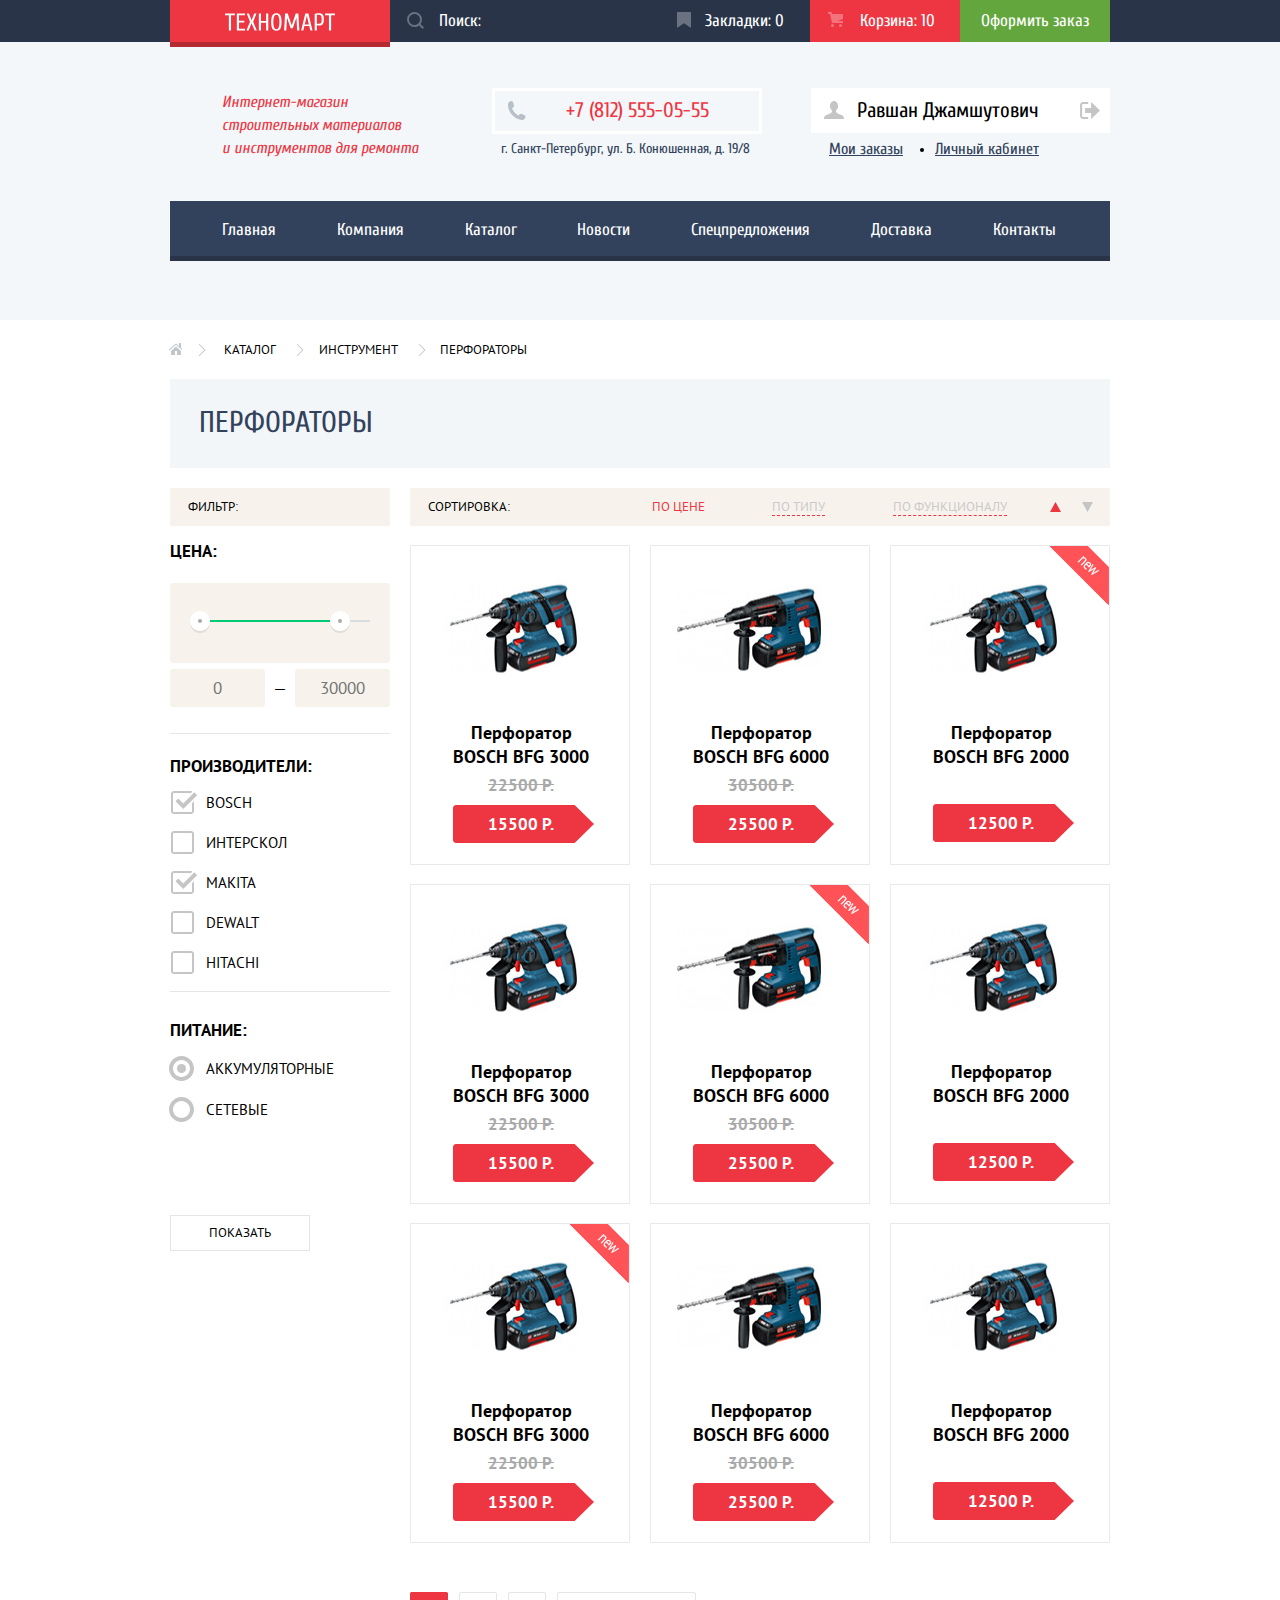
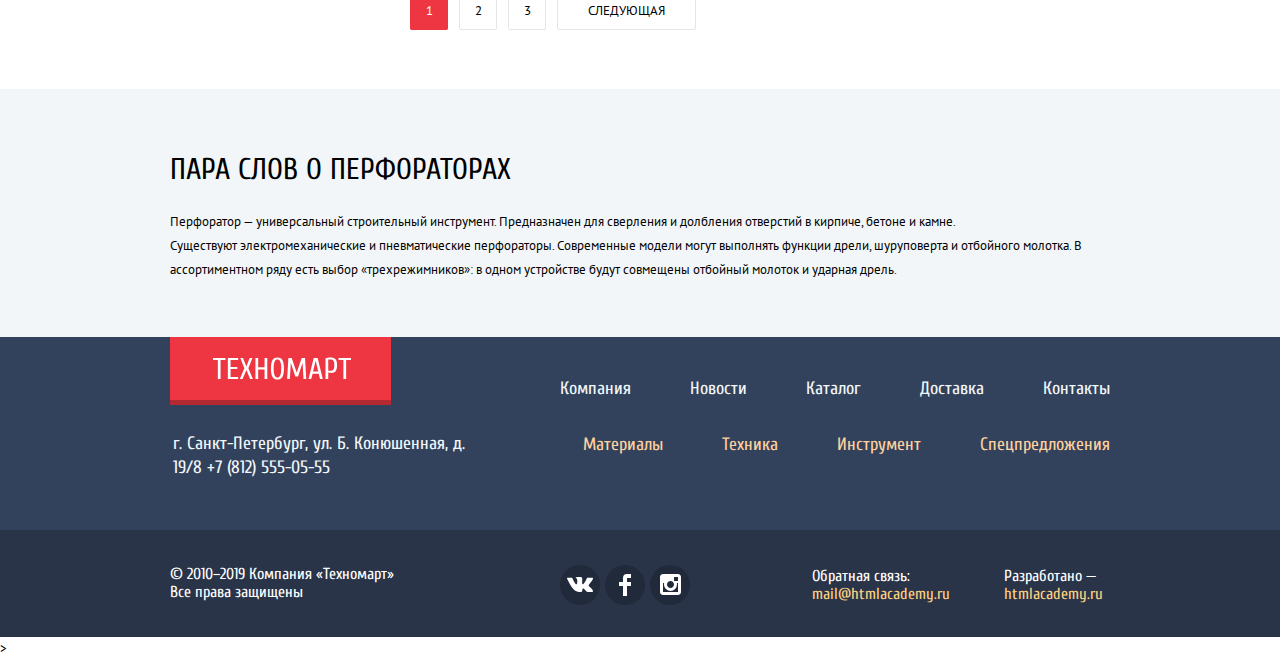
==== commit a1a9a1a6: "К защите готов" ====
--- a/catalog.html
+++ b/catalog.html
@@ -6,7 +6,7 @@
 	<link href="https://fonts.googleapis.com/css?family=Cuprum:400,400i,700&amp;subset=cyrillic" rel="stylesheet">
 	<link href="https://fonts.googleapis.com/css?family=PT+Sans:400,700&amp;subset=cyrillic" rel="stylesheet">
 	<link rel="stylesheet" href="css/normalize.css">
-	<link rel="stylesheet" href="css/style.css">
+	<link rel="stylesheet" href="css/min-style.css">
 </head>
 <body>
 	<header class="main-header">
@@ -104,15 +104,15 @@
 								</div>
 								<ul class="price-range-input">
 									<li>
+										<label for="min-price" class="visually-hidden">Минимальная цена</label>
 										<input type="text" name="min-price" id="min-price" placeholder="0">
-										<label for="min-price"><span class="visually-hidden">Минимальная цена</span></label>
 									</li>
 									<li>
 										<span>—</span>
 									</li>
 									<li>
+										<label class="visually-hidden" for="max-price">Максимальная цена</label>
 										<input type="text" name="max-price" id="max-price" placeholder="30000">
-										<label class="visually-hidden" for="max-price"><span class="visually-hidden">Максимальная цена</span></label>
 									</li>
 								</ul>
 							</div>
@@ -173,10 +173,10 @@
 				            </ul>
 				            <ul class="sorting-by-up-down"> 	
 				              	<li>
-				                	<a class="sorting-up sorting-up-active"></a>
+				                	<a class="sorting-up sorting-up-active"><span class="visually-hidden">Сортировка по убыванию</span></a>
 				              	</li>
 				              	<li>
-				                	<a class="sorting-down" href="#"></a>
+				                	<a class="sorting-down" href="#"><span class="visually-hidden">Сортировка по возрастанию</span></a>
 				              	</li>
 				            </ul>
 						</div>
@@ -376,7 +376,7 @@
         </div>
         <label for="close-popup-add-product" class="visually-hidden">Закрытие окна</label>
     </div>
-    <script src="js/script-catalog.js"></script>
+    <script src="js/min-script-catalog.js"></script>
 </body>
 </html>
 
--- a/css/min-style.css
+++ b/css/min-style.css
@@ -0,0 +1 @@
+.visually-hidden{position:absolute;width:1px;height:1px;margin:-1px;border:0;padding:0;clip:rect(0 0 0 0);overflow:hidden}body{margin:0 auto;min-width:1200px;font-size:13px;line-height:24px;font-family:"PT Sans","Arial",sans-serif;color:#000;background:#fff}.container{width:940px;margin:0 auto}.icon-new{position:absolute;right:0;top:0;width:60px;height:60px;background-image:url(../img/PNG/new_flag.png);background-repeat:no-repeat;background-position:50%;z-index:1}.main-header{background-color:#f3f7f9;font-family:"Cuprum","Arial",sans-serif;min-height:320px}.main-header a{text-decoration:none;color:#fff}.header-top{background-color:#293449;font-size:17px;line-height:18px}.header-top .header-top-wrapper{display:-webkit-box;display:-ms-flexbox;display:flex}.header-logo{background-color:#ee3643;text-align:center;-webkit-box-shadow:0 5px 0 0 #b52933;box-shadow:0 5px 0 0 #b52933;padding:13px 55px 7px}.header-logo:hover{background-color:#ca2c37;-webkit-box-shadow:0 5px 0 0 #9a212a;box-shadow:0 5px 0 0 #9a212a}.header-logo:active{background-color:#ba2732;-webkit-box-shadow:0 5px 0 0 #8e1e26;box-shadow:0 5px 0 0 #8e1e26}.header-top input{background-color:#293449;background-image:url(../img/SVG/icon-search-repose.svg);background-repeat:no-repeat;background-position:17px,45%;border:none;width:270px;padding:11px 0;padding-left:49px}.header-top input:hover{background-color:#212a3a;background-image:url(../img/SVG/icon-search-hover.svg)}.header-top input:focus{background-color:#fff;background-image:url(../img/SVG/icon-search-focus.svg)}.header-top input::-webkit-input-placeholder{color:#fff}.header-top input:-ms-input-placeholder{color:#fff}.header-top input::-ms-input-placeholder{color:#fff}.header-top input::placeholder{color:#fff}.bookmark{background-image:url(../img/SVG/icon-bookmark-repose.svg);background-repeat:no-repeat;background-position:17px 12px;padding:12px 0 0 45px;width:150px;-webkit-box-sizing:border-box;box-sizing:border-box}.bookmark:hover{background-color:#212a3a;background-image:url(../img/SVG/icon-bookmark-hover.svg)}.bookmark:active{background-color:#161d29;background-image:url(../img/SVG/icon-bookmark-active.svg);color:#a2a5a9}.basket{background-image:url(../img/SVG/icon-cart-repose.svg);background-repeat:no-repeat;background-position:18px 12px;padding:12px 0 0 50px;width:150px;-webkit-box-sizing:border-box;box-sizing:border-box}.basket:hover{background-color:#212a3a;background-image:url(../img/SVG/icon-cart-hover.svg)}.basket:active{background-color:#161d29;background-image:url(../img/SVG/icon-cart-active.svg);color:#a2a5a9}.basket-active{background-color:#ee3643;background-image:url(../img/SVG/icon-cart-catalog.svg);background-repeat:no-repeat;background-position:18px 12px;padding:12px 0 0 50px;width:150px;-webkit-box-sizing:border-box;box-sizing:border-box}.place-order{background-color:#63a63e;padding:12px 0 0;width:150px;text-align:center}.place-order:hover{background-color:#5fbb2d}.place-order:active{background-color:#518534;color:#a8c29a}.header-center{display:-webkit-box;display:-ms-flexbox;display:flex;-webkit-box-orient:horizontal;-webkit-box-direction:normal;-ms-flex-flow:row;flex-flow:row;-webkit-box-pack:justify;-ms-flex-pack:justify;justify-content:space-between;margin-left:52px}.header-center h1{font-size:16px;line-height:23px;font-style:italic;font-weight:400;color:#ee3643;margin:0;padding-top:49px}.header-center-contacts{margin-left:40px;padding-top:46px}.header-center-contacts .telephone{-webkit-box-sizing:border-box;box-sizing:border-box;font-size:21px;line-height:21px;color:#ee3643;border:3px solid #fff;padding:9px 0 10px;background-image:url(../img/SVG/icon-phone.svg);background-repeat:no-repeat;background-position:12px 10px;margin-left:4px;padding-left:21px;width:270px}.header-center-contacts p{font-size:14px;line-height:24px;color:#32425c;text-align:center;margin:0}.header-center-contacts p:last-child{padding-top:3px;padding-left:2px}.header-center ul{list-style:none;display:-webkit-box;display:-ms-flexbox;display:flex}.user-navigation{padding-top:45px}.login-link a,.registration-link a{font-size:21px;line-height:21px;color:#000;background-color:#fff}.registration-link{margin-left:10px}.login-link a{background-image:url(../img/SVG/icon-login.svg);background-repeat:no-repeat;background-position:15px 50%;padding:10px 26px 10px 48px}.registration-link a{padding:10px 24px}.login-link a:hover{color:#ee3643;background-image:url(../img/SVG/icon-login-hover.svg)}.registration-link a:hover{color:#ee3643}.login-link a:active{color:#b2b2b2;background-image:url(../img/SVG/icon-login.svg)}.registration-link a:active{color:#b2b2b2}.authorized-user{padding-top:46px;margin-left:20px}.authorized-user-menu{width:299px;height:45px;background-color:#fff;display:-webkit-box;display:-ms-flexbox;display:flex;-webkit-box-align:center;-ms-flex-align:center;align-items:center;-webkit-box-pack:justify;-ms-flex-pack:justify;justify-content:space-between;-webkit-box-sizing:border-box;box-sizing:border-box}.authorized-user-menu .authorized-user-name{font-size:21px;line-height:21px;color:#000;background-image:url(../img/SVG/icon-user.svg);background-repeat:no-repeat;background-position:13px 1px;padding-left:46px}.authorized-user-menu:hover .authorized-user-name{background-image:url(../img/SVG/icon-user-hover.svg)}.authorized-user-menu:active .authorized-user-name{color:#b2b2b2;background-image:url(../img/SVG/icon-user.svg)}.authorized-user-menu .de-authorization{width:35px;height:20px;background-image:url(../img/SVG/icon-logout.svg);background-repeat:no-repeat;background-position:4px 1px}.authorized-user-menu:hover .de-authorization{background-image:url(../img/SVG/icon-logout-hover.svg)}.authorized-user-menu:active .de-authorization{background-image:url(../img/SVG/icon-logout.svg)}.authorized-navigation{display:-webkit-box;display:-ms-flexbox;display:flex;-webkit-box-pack:start;-ms-flex-pack:start;justify-content:flex-start;padding:0;margin:0;margin-top:5px}.user-order{padding-left:18px}.personal-account{margin-left:32px}.authorized-navigation li:last-child{list-style-type:disc}.user-order a,.personal-account a{font-size:16px;line-height:18px;text-decoration:underline;color:#32425c}.user-order a:hover,.personal-account a:hover{color:#ee3643}.user-order a:active,.personal-account a:active{color:#b2b2b2}.header-navigation{background-color:#32425c;-webkit-box-shadow:0 5px 0 0 #293449;box-shadow:0 5px 0 0 #293449;margin-top:39px}.header-navigation ul{display:-webkit-box;display:-ms-flexbox;display:flex;-webkit-box-pack:justify;-ms-flex-pack:justify;justify-content:space-between;-ms-flex-wrap:wrap;flex-wrap:wrap;padding:0;list-style:none;padding-left:22px;padding-right:24px}.header-navigation a{display:block;font-size:17px;line-height:17px;color:#fff;padding:20px 30px 18px}.site-navigation a:hover{background-color:#293449}.site-navigation a:active{color:#8e939c;background-color:#1d2739}.main-index a{text-decoration:none;color:#fff}.main-index{margin-top:60px}.main-promo{display:-webkit-box;display:-ms-flexbox;display:flex}.slider-none{display:none}.promo-left,.promo-right{display:-webkit-box;display:-ms-flexbox;display:flex;-ms-flex-wrap:wrap;flex-wrap:wrap;-ms-flex-line-pack:justify;align-content:space-between;-webkit-box-pack:justify;-ms-flex-pack:justify;justify-content:space-between;min-height:408px}.promo-left{width:620px}.promo-right{-webkit-box-pack:end;-ms-flex-pack:end;justify-content:flex-end;width:300px;margin-left:20px}.slider{position:relative;background-color:#725952;width:620px;height:266px}.main-promo h3{font-family:"Cuprum","Arial",sans-serif;font-size:24px;font-weight:700;line-height:30px;color:#fff;margin:0;margin-top:19px;margin-left:2px}.promo-link{font-family:"Cuprum","Arial",sans-serif;font-size:14px;line-height:18px;text-transform:uppercase;background-color:rgba(0,0,0,.1);border-radius:2px;text-align:center;width:135px;padding-top:10px;padding-bottom:10px;margin-top:15px;margin-left:4px}.promo-link:hover{background-color:rgba(0,0,0,.2)}.promo-link:active{background-color:rgba(0,0,0,.3)}.promo{display:-webkit-box;display:-ms-flexbox;display:flex;-webkit-box-orient:vertical;-webkit-box-direction:normal;-ms-flex-flow:column;flex-flow:column}.promo-material{background-color:#ffbf47;background-image:url(../img/SVG/icon-1.svg);background-repeat:no-repeat;background-position:83%;position:relative}.promo-tool{background-color:#3bbce3;background-image:url(../img/SVG/icon-2.svg);background-repeat:no-repeat;background-position:87%}.promo-technic{background-color:#dc91d8;background-image:url(../img/SVG/icon-3.svg);background-repeat:no-repeat;background-position:86%}.promo-discount{background-color:#8ed78f;background-image:url(../img/SVG/icon-4.svg);background-repeat:no-repeat;background-position:81%}.promo-delivery{background-color:#ffc047;background-image:url(../img/SVG/icon-5.svg);background-repeat:no-repeat;background-position:86%}.main-promo .promo{min-height:123px;width:300px;padding-left:20px;-webkit-box-sizing:border-box;box-sizing:border-box}.slide-text{font-family:"Cuprum","Arial",sans-serif;color:#fff;position:absolute;left:24px;display:-webkit-box;display:-ms-flexbox;display:flex;-webkit-box-orient:vertical;-webkit-box-direction:normal;-ms-flex-flow:column;flex-flow:column;min-height:220px}.center-circle{position:absolute;bottom:28px;left:295px}.center-circle svg:last-child{padding-left:7px}.slide-text a{font-size:14px;line-height:18px;text-transform:uppercase;background-color:#ee3643;text-align:center;margin-top:122px;padding:11px 47px 9px 50px;border-radius:2px}.slide-text h2{font-size:36px;line-height:36px;text-transform:uppercase;margin:0;margin-top:22px}.slide-text p{font-size:18px;line-height:24px;margin:0;margin-top:2px}.slide-text a:hover{background-color:#ca2c37}.slide-text a:active{background-color:#ba2732}.move-slide-btn{position:absolute;top:114px}.move-slide-btn-left{position:absolute;width:24px;height:41px;background-image:url(../img/SVG/icon-left.svg);background-color:transparent;border:none;background-repeat:no-repeat;background-position:50%;left:25px}.move-slide-btn-right{position:absolute;width:24px;height:41px;background-image:url(../img/SVG/icon-right.svg);background-color:transparent;border:none;background-repeat:no-repeat;background-position:50%;left:578px}.product-active{position:absolute;display:-webkit-box;display:-ms-flexbox;display:flex;-webkit-box-orient:vertical;-webkit-box-direction:normal;-ms-flex-flow:column;flex-flow:column;top:0;width:218px;height:175px;text-align:center;opacity:0;background-color:#fff}li:hover .product-active{opacity:1}.product-active .active-buy{color:#fff;background-color:#63a63e;font-family:"Cuprum","Arial",sans-serif;font-size:14px;line-height:18px;font-weight:400;text-transform:uppercase;width:129px;margin-left:42px;margin-top:45px;padding:6px 0;border:3px solid #63a63e;border-bottom-color:#367315;border-radius:2px;background-image:url(../img/SVG/icon-cart.svg);background-repeat:no-repeat;background-position:10px 45%}.product-active .active-bookmark{color:#32425c;background-color:#fff;font-family:"Cuprum","Arial",sans-serif;font-size:14px;line-height:18px;font-weight:400;text-transform:uppercase;width:129px;margin-left:42px;padding:8px 0 6px;border:3px solid #63a63e;border-radius:2px;margin-top:7px}.product-active .active-buy:hover{background-color:#5fbb2d;border:3px solid #5fbb2d;border-bottom-color:#367315;border-radius:2px;background-image:url(../img/SVG/icon-cart-hover.svg);background-repeat:no-repeat;background-position:10px 45%}.product-active .active-bookmark:hover{color:#32425c;background-color:#fff;border:3px solid #32425c;border-radius:2px}.product-active .active-buy:active{background-color:#518534;border:3px solid #518534;border-bottom-color:#518534;border-radius:2px;background-image:url(../img/SVG/icon-cart-hover.svg);background-repeat:no-repeat;background-position:10px 45%}.product-active .active-bookmark:active{color:#c1c6ce;background-color:#fff;border:3px solid #c1c6ce;border-radius:2px}.popular-product-header,.popular-manufacturer-header{background-color:#f9f5f0;display:-webkit-box;display:-ms-flexbox;display:flex;-webkit-box-orient:horizontal;-webkit-box-direction:normal;-ms-flex-flow:row;flex-flow:row;-ms-flex-wrap:wrap;flex-wrap:wrap;-webkit-box-pack:justify;-ms-flex-pack:justify;justify-content:space-between;-webkit-box-align:center;-ms-flex-align:center;align-items:center;padding-left:30px;padding-right:24px;margin-top:54px}.popular-product-header h2,.popular-manufacturer-header h2{font-family:"Cuprum","Arial",sans-serif;font-size:30px;line-height:30px;text-transform:uppercase;font-weight:400;color:#32425c;padding-top:5px;padding-bottom:4px}.popular-product-header a,.popular-manufacturer-header a{font-family:"Cuprum","Arial",sans-serif;font-size:14px;line-height:18px;text-transform:uppercase;background-color:#ee3643;border-radius:1px;width:253px;height:100%;text-align:center;padding-top:11px;padding-bottom:9px}.popular-product-header a:hover,.popular-manufacturer-header a:hover{background-color:#ca2c37}.popular-product-header a:active,.popular-manufacturer-header a:active{background-color:#ba2732}.popular-product-list ul{display:-webkit-box;display:-ms-flexbox;display:flex;-webkit-box-orient:horizontal;-webkit-box-direction:normal;-ms-flex-flow:row;flex-flow:row;-ms-flex-wrap:wrap;flex-wrap:wrap;-webkit-box-pack:justify;-ms-flex-pack:justify;justify-content:space-between;padding:0;margin:0}.popular-product-list h3{margin:0;padding:0;width:160px;padding-left:30px;text-align:center}.popular-product-list img{width:218px;height:168px}.popular-product-list li{width:218px;min-height:317px;list-style:none;border:1px solid #e5e5e5;margin-top:20px;position:relative}.popular-product-list li:hover{border:1px solid #fff;-webkit-box-shadow:0 8px 25px 5px rgba(41,52,73,0.2);box-shadow:0 8px 25px 5px rgba(41,52,73,0.2)}.popular-product-list a{font-size:18px;line-height:20px;font-weight:700;color:#000}.popular-product-list p{text-align:center;margin:0}.popular-product-list .old-price,.perforators-catalog-list .old-price{font-size:17px;line-height:18px;font-weight:700;color:#a9a9a9;text-decoration:line-through;margin-top:6px;margin-left:2px}.popular-product-list .new-price,.perforators-catalog-list .new-price{font-size:17px;line-height:18px;font-weight:700;color:#fff;background-image:url(../img/SVG/red-button.svg);background-position:53% 50%;background-repeat:no-repeat;margin-top:9px;margin-left:2px;padding-top:12px;padding-bottom:12px}.popular-product-list .only-new-price,.perforators-catalog-list .only-new-price{margin-top:32px;margin-left:2px}.popular-manufacturer-list img{max-width:217px;max-height:144px}.popular-manufacturer-header{margin-top:20px}.popular-manufacturer-list ul{display:-webkit-box;display:-ms-flexbox;display:flex;-webkit-box-orient:horizontal;-webkit-box-direction:normal;-ms-flex-flow:row;flex-flow:row;-ms-flex-wrap:wrap;flex-wrap:wrap;-webkit-box-pack:justify;-ms-flex-pack:justify;justify-content:space-between;padding:0;margin-top:0}.popular-manufacturer-list li{width:218px;min-height:145px;list-style:none;border:1px solid #eaeaea;margin-top:18px}.popular-manufacturer-list a{display:-webkit-box;display:-ms-flexbox;display:flex;-ms-flex-wrap:wrap;flex-wrap:wrap;-webkit-box-pack:center;-ms-flex-pack:center;justify-content:center;height:100%;-webkit-box-align:center;-ms-flex-align:center;align-items:center}.popular-manufacturer-list li:hover{border:1px solid #fff;-webkit-box-shadow:0 8px 25px 5px rgba(41,52,73,0.2);box-shadow:0 8px 25px 5px rgba(41,52,73,0.2)}.popular-manufacturer-list li:active{border:1px solid #fff;-webkit-box-shadow:0 5px 15px 0 rgba(41,52,73,0.2);box-shadow:0 5px 15px 0 rgba(41,52,73,0.2);opacity:.5}.services{background-color:#f4f8f9;margin-top:83px}.services-header h2{font-family:"Cuprum","Arial",sans-serif;font-size:30px;line-height:30px;font-weight:400;text-transform:uppercase;color:#000;padding-top:65px}.services-header p{width:400px;padding-top:2px}.services-main-btn{list-style:none;padding:0;margin:0;width:240px;position:relative}.services-main-btn:after{content:'';position:absolute;width:10px;height:272px;background-image:url(../img/PNG/services-main.png);background-repeat:no-repeat;left:230px;top:-40px}.services-main-btn button{font-family:"Cuprum","Arial",sans-serif;font-size:21px;line-height:30px;font-weight:700;color:#fff;background-color:#32425c;display:block;text-align:left;padding-top:12px;padding-bottom:18px;padding-left:21px;border:none;border-top:1px solid #405069;border-bottom:1px solid #293449;width:240px}.services-hover:hover{color:#fff;background-color:#293449;border:1px solid #293449;border-left:none;border-right:none}.services-main{display:-webkit-box;display:-ms-flexbox;display:flex;-ms-flex-wrap:wrap;flex-wrap:wrap;-webkit-box-pack:justify;-ms-flex-pack:justify;justify-content:space-between;padding-top:58px}.services-main-info{width:620px;display:-webkit-box;display:-ms-flexbox;display:flex}.services-main-info .services-main-delivery{background-image:url(../img/PNG/delivery.png);background-repeat:no-repeat;background-position:right 20px}.services-main-info .services-main-guarantee{background-image:url(../img/PNG/guarentee.png);background-repeat:no-repeat;background-position:right 20px}.services-main-info .services-main-credit{background-image:url(../img/PNG/credit.png);background-repeat:no-repeat;background-position:right 20px}.services-main-btn .btn-checked{color:#32425c;background-color:#fff;border:1px solid #fff}.services-main-info h3{font-family:"Cuprum","Arial",sans-serif;font-size:36px;line-height:36px;font-weight:400;text-transform:uppercase;color:#32425c;margin:0;margin-top:-3px}.services-main-delivery,.services-main-guarantee,.services-main-credit{min-height:285px;width:620px}.services-none{display:none}.services-main-info p{width:278px;margin-top:25px}.services-main-credit a{background-color:#ff5357;text-transform:uppercase;border-radius:1px;font-family:"Cuprum","Arial",sans-serif;font-size:14px;line-height:18px;padding:10px 45px}.services-main-credit a:hover{background-color:#ca2c37}.services-main-credit a:active{background-color:#ba2732}.about-company{display:-webkit-box;display:-ms-flexbox;display:flex;-ms-flex-wrap:wrap;flex-wrap:wrap;-webkit-box-pack:justify;-ms-flex-pack:justify;justify-content:space-between;min-height:535px;-webkit-box-sizing:border-box;box-sizing:border-box}.about-company h2{margin:0;font-family:"Cuprum","Arial",sans-serif;font-size:30px;line-height:30px;font-weight:400;text-transform:uppercase;color:#000;margin-top:80px}.about-company .company{display:-webkit-box;display:-ms-flexbox;display:flex;-webkit-box-orient:vertical;-webkit-box-direction:normal;-ms-flex-flow:column;flex-flow:column;width:520px;min-height:370px}.company p{padding-top:10px}.company p:nth-child(3){width:390px;margin-top:-2px}.about-company .main-contacts{display:-webkit-box;display:-ms-flexbox;display:flex;-webkit-box-orient:vertical;-webkit-box-direction:normal;-ms-flex-flow:column;flex-flow:column;width:300px}.company ul{list-style:none;padding:0}.company li{font-family:"Cuprum","Arial",sans-serif;font-size:18px;line-height:20px;color:#000;margin-left:36px;position:relative}.company li:before{display:-webkit-box;display:-ms-flexbox;display:flex;margin-top:8px;content:'';position:absolute;width:25px;height:2px;background-color:#ee3643;left:-36px}.company li:not(:first-child){padding-top:20px}.company a,.main-contacts a:last-child{font-family:"Cuprum","Arial",sans-serif;font-size:14px;line-height:18px;text-transform:uppercase;background-color:#ee3643}.company a{padding:10.5px 0;text-align:center;width:220px;margin-top:20px}.main-contacts p{width:180px;padding-top:10px}.main-contacts img{margin-top:20px}.main-contacts a:last-child{padding:10.5px 0;margin-top:30px;padding-left:65px}.company a:hover,.main-contacts a:last-child:hover{background-color:#ca2c37}.company a:active,.main-contacts a:last-child:active{background-color:#ba2732}.main-catalog a{text-decoration:none;color:#fff}.perforators-filters-catalog{display:-webkit-box;display:-ms-flexbox;display:flex;-ms-flex-wrap:wrap;flex-wrap:wrap;-webkit-box-pack:justify;-ms-flex-pack:justify;justify-content:space-between}.perforators-filters{width:220px}.perforators-catalog{width:700px}.breadcrumbs ul{list-style:none;display:-webkit-box;display:-ms-flexbox;display:flex;-ms-flex-wrap:wrap;flex-wrap:wrap;-webkit-box-pack:justify;-ms-flex-pack:justify;justify-content:space-between;-webkit-box-align:center;-ms-flex-align:center;align-items:center;padding-left:0;width:362px;position:relative;margin-top:21px}.breadcrumbs ul:last-child{margin-left:-5px}.breadcrumbs a{display:block;font-size:13px;line-height:18px;text-transform:uppercase;color:#000}.breadcrumbs .home{width:14px;height:14px;background-image:url(../img/SVG/icon-home.svg);background-repeat:no-repeat;margin-left:3px}.breadcrumbs .home:after{content:'';position:absolute;width:8px;height:13px;background-image:url(../img/SVG/icon-right-small.svg);background-repeat:no-repeat;bottom:2px;margin-left:30px}.breadcrumbs .catalog:after,.breadcrumbs .tool:after{content:'';position:absolute;width:8px;height:13px;background-image:url(../img/SVG/icon-right-small.svg);background-repeat:no-repeat;bottom:2px;margin-left:20px}.perforators-header{font-family:"Cuprum","Arial",sans-serif;background-color:#f2f6f8;margin-top:-5px}.perforators-header h2{font-size:30px;line-height:30px;font-weight:400;color:#32425c;text-transform:uppercase;padding-left:29px;padding-top:29.5px;padding-bottom:29.5px}.perforators-filters h2{font-size:13px;line-height:18px;font-weight:400;text-transform:uppercase;padding:10px 0 10px 18px;background-color:#f7f3ec;border-radius:1px;margin:0;margin-bottom:10px}.perforators-filters-catalog{margin-top:-5px}.filter-price{border-bottom:1px solid #e5e5e5;min-height:198px;width:220px;-webkit-box-sizing:border-box;box-sizing:border-box}.filter-price h3{margin-top:5px}.price-range{min-height:80px;background-color:#f7f3ec;border-radius:3px;margin-bottom:10px;display:-webkit-box;display:-ms-flexbox;display:flex;-webkit-box-pack:justify;-ms-flex-pack:justify;justify-content:space-between;-webkit-box-align:center;-ms-flex-align:center;align-items:center;padding-left:19px;padding-right:40px;margin-top:5px;position:relative}.range-circle-first{width:20px;height:22px;background-image:url(../img/SVG/filter-button.svg);background-repeat:no-repeat;position:absolute;top:35%;left:20px}.range-circle-second{width:20px;height:22px;background-image:url(../img/SVG/filter-button.svg);background-repeat:no-repeat;position:absolute;top:35%;left:160px}.range-circle-first:after{content:'';width:120px;height:2px;background-color:#00ca74;position:absolute;top:40%;left:20px}.range-circle-second:after{content:'';width:20px;height:2px;background-color:#d7dcde;position:absolute;top:40%;left:20px}.price-range-input{display:-webkit-box;display:-ms-flexbox;display:flex;-webkit-box-pack:justify;-ms-flex-pack:justify;justify-content:space-between;list-style:none;padding:0;margin:0}.price-range-input input{-webkit-box-sizing:border-box;box-sizing:border-box;width:95px;height:38px;text-align:center;margin-top:-4px;border:none;border-radius:3px;background-color:#f7f3ec;font-size:17px;line-height:18px;font-family:"PT Sans","Arial",sans-serif}.price-range-input span{font-size:17px;line-height:30px}.perforators-filters h3{font-size:17px;line-height:30px;font-weight:700;text-transform:uppercase}.filter-manufacturer li{padding-top:16px}.filter-manufacturer{min-height:240px;border-bottom:1px solid #e5e5e5}.filter-manufacturer h3{margin-bottom:-5px}.filter-supply{min-height:200px}.filter-supply h3{margin-top:23px;margin-bottom:13px}.filter-supply ul,.filter-manufacturer ul{list-style:none;padding-left:0;margin:0}.filter-supply-list li:last-child{padding-top:17px}.filter-supply ul{margin-bottom:-15px}.perforators-filters label{font-size:15px;line-height:20px;text-transform:uppercase;padding-left:36px}.perforators-filters button{background-color:#fff;border:1px solid #e5e5e5;font-size:13px;line-height:18px;text-transform:uppercase;width:140px;padding:8px 0}.filter-manufacturer input[type="checkbox"],.filter-supply input[type="radio"]{display:none}.filter-manufacturer input[type="checkbox"] + label:before{content:'';width:28px;height:27px;position:absolute;background-image:url(../img/SVG/checkbox-off.svg);background-repeat:no-repeat;background-position:50%;left:-2px;top:-4px}.filter-manufacturer input[type="checkbox"]:checked + label:before{background-image:url(../img/SVG/checkbox-on.svg);background-repeat:no-repeat;background-position:50%;left:0}.filter-supply input[type="radio"] + label:before{content:'';width:28px;height:27px;position:absolute;background-image:url(../img/SVG/radio-off.svg);background-repeat:no-repeat;background-position:50%;left:-3px;top:-4px}.filter-supply input[type="radio"]:checked + label:before{background-image:url(../img/SVG/radio-on.svg);background-repeat:no-repeat;background-position:50%}.filter-manufacturer label,.filter-supply label{position:relative}.sorting{font-size:13px;line-height:18px;text-transform:uppercase;background-color:#f7f3ec;border-radius:1px;display:-webkit-box;display:-ms-flexbox;display:flex;-ms-flex-wrap:wrap;flex-wrap:wrap;-webkit-box-pack:justify;-ms-flex-pack:justify;justify-content:space-between}.sorting span{padding:10px 0 10px 18px;margin-right:98px}.sorting ul{margin:0;padding:0;list-style:none;display:-webkit-box;display:-ms-flexbox;display:flex;-webkit-box-pack:justify;-ms-flex-pack:justify;justify-content:space-between;-ms-flex-wrap:wrap;flex-wrap:wrap;-webkit-box-align:center;-ms-flex-align:center;align-items:center}.sorting-by-type{display:-webkit-box;display:-ms-flexbox;display:flex;-webkit-box-pack:justify;-ms-flex-pack:justify;justify-content:space-between;width:355px}.sorting-by-type a{color:#cacaca;border-bottom:1px dashed #ee3643}.sorting-by-type a:hover{color:#000;border-bottom:1px solid #ee3643}.sorting-by-type a:active{color:#ee3643;border-bottom:none}.sorting-by-type .sorting-by-active{color:#ee3643;border-bottom:none}.sorting-by-up-down .sorting-up{display:block;width:11px;height:10px;margin-right:21px;background-image:url(../img/SVG/icon-up-dir.svg);background-repeat:no-repeat;background-position:50%;border-bottom:none}.sorting-by-up-down .sorting-up:hover{border-bottom:none}.ssorting-by-up-down .sorting-up:active{border-bottom:none}.sorting-by-up-down .sorting-down{display:block;width:11px;height:10px;background-image:url(../img/SVG/icon-down-dir.svg);background-repeat:no-repeat;background-position:50%;border-bottom:none;margin-right:17px}.sorting-by-up-down .sorting-down:hover{border-bottom:none;background-image:url(../img/SVG/icon-down-dir-hover.svg)}.sorting-by-up-down .sorting-down:active{border-bottom:none;background-image:url(../img/SVG/icon-down-dir-active.svg)}.perforators-catalog-list{display:-webkit-box;display:-ms-flexbox;display:flex;-webkit-box-orient:horizontal;-webkit-box-direction:normal;-ms-flex-flow:row;flex-flow:row;-ms-flex-wrap:wrap;flex-wrap:wrap;-webkit-box-pack:justify;-ms-flex-pack:justify;justify-content:space-between;padding:0;margin:0}.perforators-catalog-list h3{margin:0;padding:0;width:160px;padding-left:30px;text-align:center}.perforators-catalog-list img{width:218px;height:168px}.perforators-catalog-list p{text-align:center;margin:0}.perforators-catalog-list li{list-style:none;border:1px solid #eaeaea;width:218px;min-height:318px;margin-top:19px;position:relative}.perforators-catalog-list li:hover{border:1px solid #fff;-webkit-box-shadow:0 8px 25px 5px rgba(41,52,73,0.2);box-shadow:0 8px 25px 5px rgba(41,52,73,0.2)}.perforators-catalog-list a{font-size:18px;line-height:20px;font-weight:700;color:#000}.perforators-catalog-list p,.perforators-catalog-list h3{text-align:center}.perforators-catalog-page li{margin-top:8px;margin-bottom:28px}.perforators-catalog-page a{font-size:13px;line-height:18px;text-transform:uppercase;color:#000;border:1px solid #e5e5e5;border-radius:2px;background-color:#fff;padding:9px 14px 10px 15px}.perforators-catalog-page .next-page-btn{padding-left:30px;padding-right:30px}.perforators-catalog-page a:hover{border:1px solid #bdc6ca}.perforators-catalog-page a:active{border:1px solid #ee3643}.perforators-catalog-page{list-style:none;display:-webkit-box;display:-ms-flexbox;display:flex;-ms-flex-wrap:wrap;flex-wrap:wrap;-webkit-box-pack:justify;-ms-flex-pack:justify;justify-content:space-between;padding:0;width:286px;margin-top:48px}.perforators-catalog-page .active-page-btn{color:#fff;background-color:#ee3643;border:1px solid #ee3643}.perforators-article{background-color:#f2f6f8;min-height:261px;margin-bottom:-13px}.perforators-article h2{padding-top:66px;font-family:"Cuprum","Arial",sans-serif;font-size:30px;line-height:30px;text-transform:uppercase;font-weight:400}.footer-index,.footer-catalog{font-family:"Cuprum","Arial",sans-serif;background-color:#32425c}.footer-top{min-height:193px;display:-webkit-box;display:-ms-flexbox;display:flex;-webkit-box-pack:justify;-ms-flex-pack:justify;justify-content:space-between;margin-top:-1px}.footer-logo{background-color:#ee3643;text-align:center;-webkit-box-shadow:0 5px 0 0 #b52933;box-shadow:0 5px 0 0 #b52933;padding:20px 0 12px 3px;width:218px}.footer-logo:hover{background-color:#ca2c37;-webkit-box-shadow:0 5px 0 0 #9a212a;box-shadow:0 5px 0 0 #9a212a}.footer-logo:active{background-color:#ba2732;-webkit-box-shadow:0 5px 0 0 #8e1e26;box-shadow:0 5px 0 0 #8e1e26}.footer-contacts{width:323px;margin-top:32px;padding-left:3px}.footer-contacts p{font-size:18px;line-height:24px;color:#f3f7f9;margin:0}.additional-references{font-size:18px;line-height:24px;padding-top:40px;width:550px}.additional-references ul{margin:0;padding:0}.additional-references ul:last-child{padding-top:32px}.additional-references a{text-decoration:none}.additional-references-top,.additional-references-bottom{display:-webkit-box;display:-ms-flexbox;display:flex;-ms-flex-wrap:wrap;flex-wrap:wrap;-webkit-box-pack:justify;-ms-flex-pack:justify;justify-content:space-between;list-style:none}.additional-references-bottom li:first-child{padding-left:23px}.additional-references-top a{color:#f3f7f9}.additional-references-bottom a{color:#ffd19e}.additional-references a:hover{text-decoration:underline}.additional-references-top a:active{color:#929caa;text-decoration:none}.additional-references-bottom a:active{color:#998a6e;text-decoration:none}.footer-bottom{min-height:107px}.footer-bottom .footer-bottom-wrapper{display:-webkit-box;display:-ms-flexbox;display:flex;-webkit-box-pack:start;-ms-flex-pack:start;justify-content:flex-start;-ms-flex-wrap:wrap;flex-wrap:wrap;padding-top:35px}.copyright{width:230px}.social-network-link{margin-left:160px}.feedback{margin-left:118px}.developed{margin-left:54px}.social-network-link{display:-webkit-box;display:-ms-flexbox;display:flex;-webkit-box-pack:justify;-ms-flex-pack:justify;justify-content:space-between;-ms-flex-wrap:wrap;flex-wrap:wrap;width:130px}.social-network-link a{width:40px;height:40px;border-radius:50%;background:#212a3a}.social-network-link a:hover,.social-network-link a:active{background:#ee3643}.social-network-link a:first-child{background-image:url(../img/SVG/icon-vk.svg);background-repeat:no-repeat;background-position:center}.social-network-link a:nth-child(2){background-image:url(../img/SVG/icon-fb.svg);background-repeat:no-repeat;background-position:center}.social-network-link a:last-child{background-image:url(../img/SVG/icon-insta.svg);background-repeat:no-repeat;background-position:center}.footer-bottom{background-color:#293449;font-size:16px;line-height:18px;color:#fff}.feedback{margin-top:2px;padding-left:4px}.developed{margin-top:2px}.feedback p,.developed p,.copyright p{margin:0}.feedback a,.developed a{color:#ffd180;text-decoration:none}.feedback a:hover,.developed a:hover{text-decoration:underline}.feedback a:active,.developed a:active{color:#ee3643;text-decoration:none}.modal-content-map{position:fixed;top:30%;left:50%;margin-left:-471px;display:none;z-index:2}.modal-content-write-us{font-family:"Cuprum","Arial",sans-serif;-webkit-box-shadow:inset 0 7px 0 0 #ff5357 0 20px 60px -2px #000;box-shadow:inset 0 7px 0 0 #ff5357 0 20px 60px -2px #000;width:620px;margin:0 auto;background-color:#fff;position:fixed;top:30%;left:50%;margin-left:-310px;display:none;z-index:2}.write-us-header{display:-webkit-box;display:-ms-flexbox;display:flex;-ms-flex-wrap:wrap;flex-wrap:wrap;-webkit-box-pack:justify;-ms-flex-pack:justify;justify-content:space-between;width:460px;margin:0 auto;min-height:318px}.field-name{padding-top:55px;padding-bottom:30px}.user-e-mail{padding-top:55px;padding-bottom:30px}.write-us-header label{font-size:18px;line-height:18px;display:block}.write-us-header input{width:212px;height:34px}.write-us-header textarea{width:452px;height:110px}.write-us-header input,.wtite-us-header textarea{border:2px solid #d7dcde;border-radius:2px}.write-us-header input:hover,.wtite-us-header textarea:hover{border:2px solid #b5b5b5}.write-us-header input:focus,.wtite-us-header textarea:focus{border:2px solid #ee3643}.write-us-footer{background-color:#f4f4f4;min-height:112px;text-align:center}.write-us-footer button{font-size:14px;line-height:18px;text-transform:uppercase;color:#fff;border:none;border-radius:1px;background-color:#ee3643;padding:10px 200px;margin-top:37px}.write-us-footer button:hover{background-color:#ca2c37}.write-us-footer button:active{background-color:#ba2732}.modal-content-add-product{font-family:"Cuprum","Arial",sans-serif;-webkit-box-shadow:inset 0 7px 0 0 #ff5357 0 20px 60px -2px #000;box-shadow:inset 0 7px 0 0 #ff5357 0 20px 60px -2px #000;width:620px;margin:0 auto;background-color:#fff;position:fixed;top:30%;left:50%;margin-left:-310px;display:none;z-index:2}.close-map,.close-write-us,.close-add-product{width:22px;height:22px;border:none;background-color:transparent;position:absolute;top:10px;left:95%;background-image:url(../img/SVG/icon-close.svg);background-repeat:no-repeat}.add-product-header{min-height:170px;background-image:url(../img/SVG/icon-mark.svg);background-repeat:no-repeat;background-position:80px 55px}.modal-content-add-product p{font-size:30px;line-height:30px;margin:0;padding-left:170px;padding-top:75px}.add-product-button{background-color:#f4f4f4;display:-webkit-box;display:-ms-flexbox;display:flex;-webkit-box-pack:justify;-ms-flex-pack:justify;justify-content:space-between;padding-left:80px;padding-right:80px;min-height:112px;-webkit-box-align:center;-ms-flex-align:center;align-items:center}.add-product-button a{font-size:14px;line-height:18px;text-transform:uppercase;text-decoration:none;color:#fff;background-color:#ee3643;padding:10px 61px}.add-product-button a:last-child{color:#000;background-color:#fff;padding:10px 46px}.add-product-button .active-btn:hover{background-color:#ca2c37}.add-product-button .active-btn:active{background-color:#ba2732}@-webkit-keyframes appearance{0%{-webkit-transform:translateY(-2000px);transform:translateY(-2000px)}70%{-webkit-transform:translateY(30px);transform:translateY(30px)}90%{-webkit-transform:translateY(-10px);transform:translateY(-10px)}100%{-webkit-transform:translateY(0px);transform:translateY(0px)}}@keyframes appearance{0%{-webkit-transform:translateY(-2000px);transform:translateY(-2000px)}70%{-webkit-transform:translateY(30px);transform:translateY(30px)}90%{-webkit-transform:translateY(-10px);transform:translateY(-10px)}100%{-webkit-transform:translateY(0px);transform:translateY(0px)}}@-webkit-keyframes shaking{0%,100%{-webkit-transform:translateX(0px);transform:translateX(0px)}10%,30%,50%,70%,90%{-webkit-transform:translateX(-10px);transform:translateX(-10px)}20%,40%,60%,80%{-webkit-transform:translateX(10px);transform:translateX(10px)}}@keyframes shaking{0%,100%{-webkit-transform:translateX(0px);transform:translateX(0px)}10%,30%,50%,70%,90%{-webkit-transform:translateX(-10px);transform:translateX(-10px)}20%,40%,60%,80%{-webkit-transform:translateX(10px);transform:translateX(10px)}}.modal-show{display:block;-webkit-animation-name:appearance;animation-name:appearance;-webkit-animation-duration:.8s;animation-duration:.8s}.modal-error{-webkit-animation-name:shaking;animation-name:shaking;-webkit-animation-duration:.3s;animation-duration:.3s}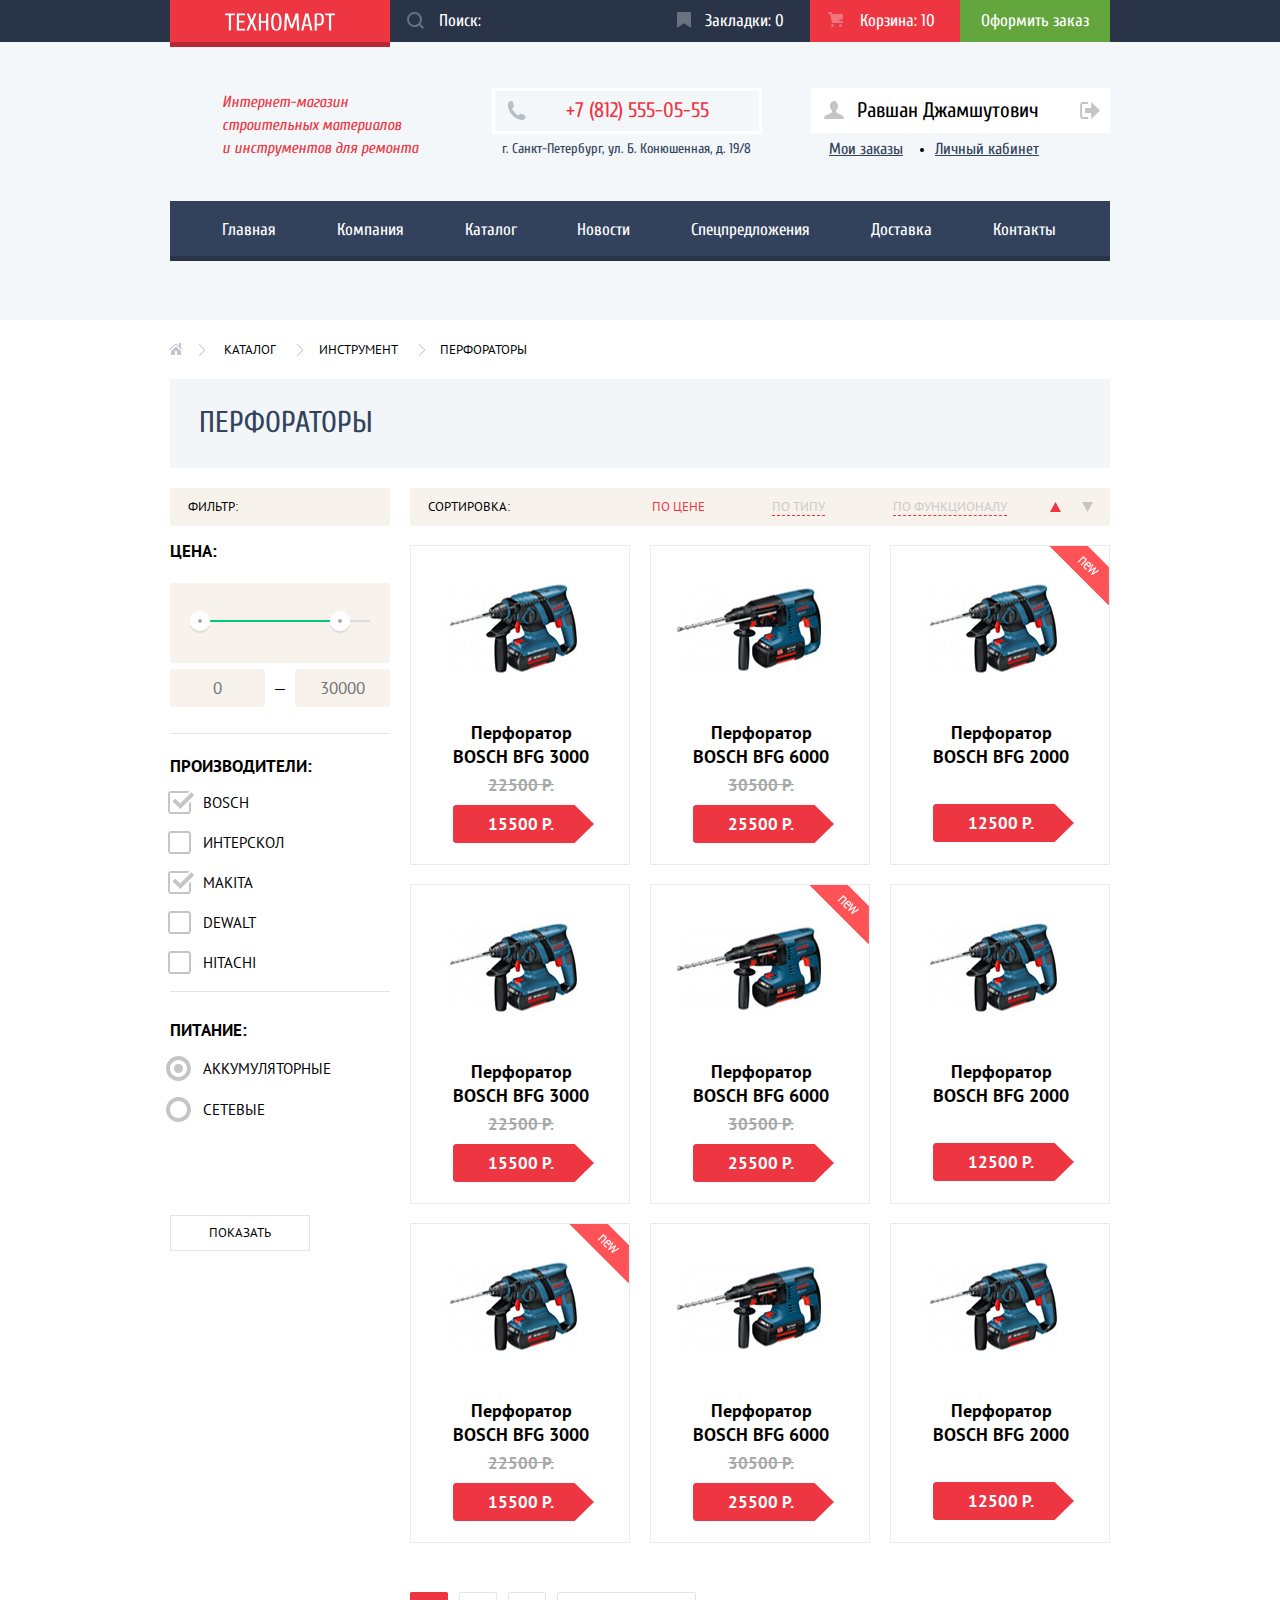
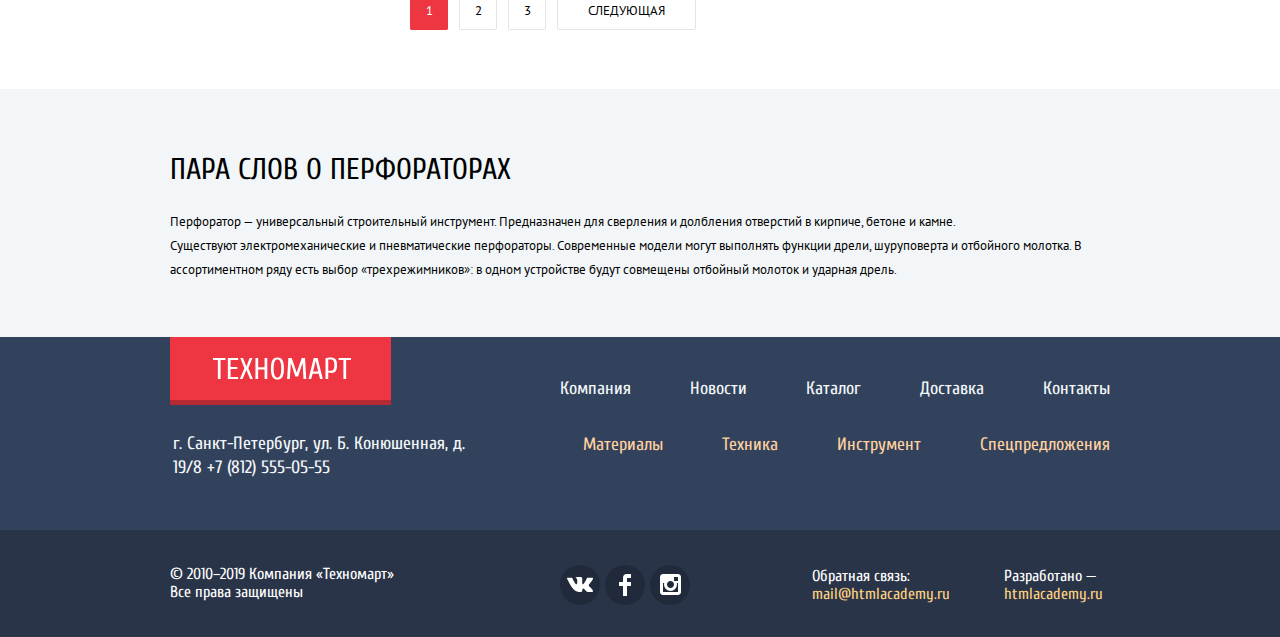
==== commit af3ed754: "готово" ====
--- a/catalog.html
+++ b/catalog.html
@@ -24,7 +24,7 @@
 		</div>
 		<div class="container">
 			<div class="header-center">
-				<h1>Интернет-магазин<br> строительных материалов<br> и инструментов для ремонта</h1>
+				<h1 class="header-h1">Интернет-магазин строительных материалов и&nbsp;инструментов для ремонта</h1>
 				<div class="header-center-contacts">
 					<p class="telephone">+7 (812) 555-05-55</p>
 					<p>г. Санкт-Петербург, ул. Б. Конюшенная, д. 19/8</p>
@@ -120,23 +120,23 @@
 								<h3>Производители:</h3>
 								<ul class="filter-manufacturer-list">
 									<li>
-										<input type="checkbox" name="Bosch" id="Bosch" checked>
+										<input class="check-input" type="checkbox" name="Bosch" id="Bosch" checked>
 										<label for="Bosch">Bosch</label>
 									</li>
 									<li>
-										<input type="checkbox" name="interscol" id="interscol">
+										<input class="check-input" type="checkbox" name="interscol" id="interscol">
 										<label for="interscol">Интерскол</label> 
 									</li>
 									<li>
-										<input type="checkbox" name="Makita" id="Makita" checked>
+										<input class="check-input" type="checkbox" name="Makita" id="Makita" checked>
 										<label for="Makita">Makita</label>
 									</li>
 									<li>
-										<input type="checkbox" name="Dewalt" id="Dewalt">
+										<input class="check-input" type="checkbox" name="Dewalt" id="Dewalt">
 										<label for="Dewalt">Dewalt</label>
 									</li>
 									<li>
-										<input type="checkbox" name="Hitachi" id="Hitachi">
+										<input class="check-input" type="checkbox" name="Hitachi" id="Hitachi">
 										<label for="Hitachi">Hitachi</label>
 									</li>
 								</ul>
@@ -145,11 +145,11 @@
 								<h3>Питание:</h3>
 								<ul class="filter-supply-list">
 									<li>
-										<input type="radio" name="supply" id="rechargeable" value="rechargeable" checked>
+										<input class="radio-input" type="radio" name="supply" id="rechargeable" value="rechargeable" checked>
 										<label for="rechargeable">Аккумуляторные</label>
 									</li>
 									<li>
-										<input type="radio" name="supply" id="networking" value="networking">
+										<input class="radio-input" type="radio" name="supply" id="networking" value="networking">
 										<label for="networking">Сетевые</label>
 									</li>
 								</ul>
@@ -364,7 +364,7 @@
 				</div>
 			</div>	
 		</div>
-	</footer>>
+	</footer>
 	<div class="modal-content-add-product">
 		<div class="add-product-header">
 		  	<p>Товар добавлен в корзину!</p>
--- a/css/min-style.css
+++ b/css/min-style.css
@@ -1 +1 @@
-.visually-hidden{position:absolute;width:1px;height:1px;margin:-1px;border:0;padding:0;clip:rect(0 0 0 0);overflow:hidden}body{margin:0 auto;min-width:1200px;font-size:13px;line-height:24px;font-family:"PT Sans","Arial",sans-serif;color:#000;background:#fff}.container{width:940px;margin:0 auto}.icon-new{position:absolute;right:0;top:0;width:60px;height:60px;background-image:url(../img/PNG/new_flag.png);background-repeat:no-repeat;background-position:50%;z-index:1}.main-header{background-color:#f3f7f9;font-family:"Cuprum","Arial",sans-serif;min-height:320px}.main-header a{text-decoration:none;color:#fff}.header-top{background-color:#293449;font-size:17px;line-height:18px}.header-top .header-top-wrapper{display:-webkit-box;display:-ms-flexbox;display:flex}.header-logo{background-color:#ee3643;text-align:center;-webkit-box-shadow:0 5px 0 0 #b52933;box-shadow:0 5px 0 0 #b52933;padding:13px 55px 7px}.header-logo:hover{background-color:#ca2c37;-webkit-box-shadow:0 5px 0 0 #9a212a;box-shadow:0 5px 0 0 #9a212a}.header-logo:active{background-color:#ba2732;-webkit-box-shadow:0 5px 0 0 #8e1e26;box-shadow:0 5px 0 0 #8e1e26}.header-top input{background-color:#293449;background-image:url(../img/SVG/icon-search-repose.svg);background-repeat:no-repeat;background-position:17px,45%;border:none;width:270px;padding:11px 0;padding-left:49px}.header-top input:hover{background-color:#212a3a;background-image:url(../img/SVG/icon-search-hover.svg)}.header-top input:focus{background-color:#fff;background-image:url(../img/SVG/icon-search-focus.svg)}.header-top input::-webkit-input-placeholder{color:#fff}.header-top input:-ms-input-placeholder{color:#fff}.header-top input::-ms-input-placeholder{color:#fff}.header-top input::placeholder{color:#fff}.bookmark{background-image:url(../img/SVG/icon-bookmark-repose.svg);background-repeat:no-repeat;background-position:17px 12px;padding:12px 0 0 45px;width:150px;-webkit-box-sizing:border-box;box-sizing:border-box}.bookmark:hover{background-color:#212a3a;background-image:url(../img/SVG/icon-bookmark-hover.svg)}.bookmark:active{background-color:#161d29;background-image:url(../img/SVG/icon-bookmark-active.svg);color:#a2a5a9}.basket{background-image:url(../img/SVG/icon-cart-repose.svg);background-repeat:no-repeat;background-position:18px 12px;padding:12px 0 0 50px;width:150px;-webkit-box-sizing:border-box;box-sizing:border-box}.basket:hover{background-color:#212a3a;background-image:url(../img/SVG/icon-cart-hover.svg)}.basket:active{background-color:#161d29;background-image:url(../img/SVG/icon-cart-active.svg);color:#a2a5a9}.basket-active{background-color:#ee3643;background-image:url(../img/SVG/icon-cart-catalog.svg);background-repeat:no-repeat;background-position:18px 12px;padding:12px 0 0 50px;width:150px;-webkit-box-sizing:border-box;box-sizing:border-box}.place-order{background-color:#63a63e;padding:12px 0 0;width:150px;text-align:center}.place-order:hover{background-color:#5fbb2d}.place-order:active{background-color:#518534;color:#a8c29a}.header-center{display:-webkit-box;display:-ms-flexbox;display:flex;-webkit-box-orient:horizontal;-webkit-box-direction:normal;-ms-flex-flow:row;flex-flow:row;-webkit-box-pack:justify;-ms-flex-pack:justify;justify-content:space-between;margin-left:52px}.header-center h1{font-size:16px;line-height:23px;font-style:italic;font-weight:400;color:#ee3643;margin:0;padding-top:49px}.header-center-contacts{margin-left:40px;padding-top:46px}.header-center-contacts .telephone{-webkit-box-sizing:border-box;box-sizing:border-box;font-size:21px;line-height:21px;color:#ee3643;border:3px solid #fff;padding:9px 0 10px;background-image:url(../img/SVG/icon-phone.svg);background-repeat:no-repeat;background-position:12px 10px;margin-left:4px;padding-left:21px;width:270px}.header-center-contacts p{font-size:14px;line-height:24px;color:#32425c;text-align:center;margin:0}.header-center-contacts p:last-child{padding-top:3px;padding-left:2px}.header-center ul{list-style:none;display:-webkit-box;display:-ms-flexbox;display:flex}.user-navigation{padding-top:45px}.login-link a,.registration-link a{font-size:21px;line-height:21px;color:#000;background-color:#fff}.registration-link{margin-left:10px}.login-link a{background-image:url(../img/SVG/icon-login.svg);background-repeat:no-repeat;background-position:15px 50%;padding:10px 26px 10px 48px}.registration-link a{padding:10px 24px}.login-link a:hover{color:#ee3643;background-image:url(../img/SVG/icon-login-hover.svg)}.registration-link a:hover{color:#ee3643}.login-link a:active{color:#b2b2b2;background-image:url(../img/SVG/icon-login.svg)}.registration-link a:active{color:#b2b2b2}.authorized-user{padding-top:46px;margin-left:20px}.authorized-user-menu{width:299px;height:45px;background-color:#fff;display:-webkit-box;display:-ms-flexbox;display:flex;-webkit-box-align:center;-ms-flex-align:center;align-items:center;-webkit-box-pack:justify;-ms-flex-pack:justify;justify-content:space-between;-webkit-box-sizing:border-box;box-sizing:border-box}.authorized-user-menu .authorized-user-name{font-size:21px;line-height:21px;color:#000;background-image:url(../img/SVG/icon-user.svg);background-repeat:no-repeat;background-position:13px 1px;padding-left:46px}.authorized-user-menu:hover .authorized-user-name{background-image:url(../img/SVG/icon-user-hover.svg)}.authorized-user-menu:active .authorized-user-name{color:#b2b2b2;background-image:url(../img/SVG/icon-user.svg)}.authorized-user-menu .de-authorization{width:35px;height:20px;background-image:url(../img/SVG/icon-logout.svg);background-repeat:no-repeat;background-position:4px 1px}.authorized-user-menu:hover .de-authorization{background-image:url(../img/SVG/icon-logout-hover.svg)}.authorized-user-menu:active .de-authorization{background-image:url(../img/SVG/icon-logout.svg)}.authorized-navigation{display:-webkit-box;display:-ms-flexbox;display:flex;-webkit-box-pack:start;-ms-flex-pack:start;justify-content:flex-start;padding:0;margin:0;margin-top:5px}.user-order{padding-left:18px}.personal-account{margin-left:32px}.authorized-navigation li:last-child{list-style-type:disc}.user-order a,.personal-account a{font-size:16px;line-height:18px;text-decoration:underline;color:#32425c}.user-order a:hover,.personal-account a:hover{color:#ee3643}.user-order a:active,.personal-account a:active{color:#b2b2b2}.header-navigation{background-color:#32425c;-webkit-box-shadow:0 5px 0 0 #293449;box-shadow:0 5px 0 0 #293449;margin-top:39px}.header-navigation ul{display:-webkit-box;display:-ms-flexbox;display:flex;-webkit-box-pack:justify;-ms-flex-pack:justify;justify-content:space-between;-ms-flex-wrap:wrap;flex-wrap:wrap;padding:0;list-style:none;padding-left:22px;padding-right:24px}.header-navigation a{display:block;font-size:17px;line-height:17px;color:#fff;padding:20px 30px 18px}.site-navigation a:hover{background-color:#293449}.site-navigation a:active{color:#8e939c;background-color:#1d2739}.main-index a{text-decoration:none;color:#fff}.main-index{margin-top:60px}.main-promo{display:-webkit-box;display:-ms-flexbox;display:flex}.slider-none{display:none}.promo-left,.promo-right{display:-webkit-box;display:-ms-flexbox;display:flex;-ms-flex-wrap:wrap;flex-wrap:wrap;-ms-flex-line-pack:justify;align-content:space-between;-webkit-box-pack:justify;-ms-flex-pack:justify;justify-content:space-between;min-height:408px}.promo-left{width:620px}.promo-right{-webkit-box-pack:end;-ms-flex-pack:end;justify-content:flex-end;width:300px;margin-left:20px}.slider{position:relative;background-color:#725952;width:620px;height:266px}.main-promo h3{font-family:"Cuprum","Arial",sans-serif;font-size:24px;font-weight:700;line-height:30px;color:#fff;margin:0;margin-top:19px;margin-left:2px}.promo-link{font-family:"Cuprum","Arial",sans-serif;font-size:14px;line-height:18px;text-transform:uppercase;background-color:rgba(0,0,0,.1);border-radius:2px;text-align:center;width:135px;padding-top:10px;padding-bottom:10px;margin-top:15px;margin-left:4px}.promo-link:hover{background-color:rgba(0,0,0,.2)}.promo-link:active{background-color:rgba(0,0,0,.3)}.promo{display:-webkit-box;display:-ms-flexbox;display:flex;-webkit-box-orient:vertical;-webkit-box-direction:normal;-ms-flex-flow:column;flex-flow:column}.promo-material{background-color:#ffbf47;background-image:url(../img/SVG/icon-1.svg);background-repeat:no-repeat;background-position:83%;position:relative}.promo-tool{background-color:#3bbce3;background-image:url(../img/SVG/icon-2.svg);background-repeat:no-repeat;background-position:87%}.promo-technic{background-color:#dc91d8;background-image:url(../img/SVG/icon-3.svg);background-repeat:no-repeat;background-position:86%}.promo-discount{background-color:#8ed78f;background-image:url(../img/SVG/icon-4.svg);background-repeat:no-repeat;background-position:81%}.promo-delivery{background-color:#ffc047;background-image:url(../img/SVG/icon-5.svg);background-repeat:no-repeat;background-position:86%}.main-promo .promo{min-height:123px;width:300px;padding-left:20px;-webkit-box-sizing:border-box;box-sizing:border-box}.slide-text{font-family:"Cuprum","Arial",sans-serif;color:#fff;position:absolute;left:24px;display:-webkit-box;display:-ms-flexbox;display:flex;-webkit-box-orient:vertical;-webkit-box-direction:normal;-ms-flex-flow:column;flex-flow:column;min-height:220px}.center-circle{position:absolute;bottom:28px;left:295px}.center-circle svg:last-child{padding-left:7px}.slide-text a{font-size:14px;line-height:18px;text-transform:uppercase;background-color:#ee3643;text-align:center;margin-top:122px;padding:11px 47px 9px 50px;border-radius:2px}.slide-text h2{font-size:36px;line-height:36px;text-transform:uppercase;margin:0;margin-top:22px}.slide-text p{font-size:18px;line-height:24px;margin:0;margin-top:2px}.slide-text a:hover{background-color:#ca2c37}.slide-text a:active{background-color:#ba2732}.move-slide-btn{position:absolute;top:114px}.move-slide-btn-left{position:absolute;width:24px;height:41px;background-image:url(../img/SVG/icon-left.svg);background-color:transparent;border:none;background-repeat:no-repeat;background-position:50%;left:25px}.move-slide-btn-right{position:absolute;width:24px;height:41px;background-image:url(../img/SVG/icon-right.svg);background-color:transparent;border:none;background-repeat:no-repeat;background-position:50%;left:578px}.product-active{position:absolute;display:-webkit-box;display:-ms-flexbox;display:flex;-webkit-box-orient:vertical;-webkit-box-direction:normal;-ms-flex-flow:column;flex-flow:column;top:0;width:218px;height:175px;text-align:center;opacity:0;background-color:#fff}li:hover .product-active{opacity:1}.product-active .active-buy{color:#fff;background-color:#63a63e;font-family:"Cuprum","Arial",sans-serif;font-size:14px;line-height:18px;font-weight:400;text-transform:uppercase;width:129px;margin-left:42px;margin-top:45px;padding:6px 0;border:3px solid #63a63e;border-bottom-color:#367315;border-radius:2px;background-image:url(../img/SVG/icon-cart.svg);background-repeat:no-repeat;background-position:10px 45%}.product-active .active-bookmark{color:#32425c;background-color:#fff;font-family:"Cuprum","Arial",sans-serif;font-size:14px;line-height:18px;font-weight:400;text-transform:uppercase;width:129px;margin-left:42px;padding:8px 0 6px;border:3px solid #63a63e;border-radius:2px;margin-top:7px}.product-active .active-buy:hover{background-color:#5fbb2d;border:3px solid #5fbb2d;border-bottom-color:#367315;border-radius:2px;background-image:url(../img/SVG/icon-cart-hover.svg);background-repeat:no-repeat;background-position:10px 45%}.product-active .active-bookmark:hover{color:#32425c;background-color:#fff;border:3px solid #32425c;border-radius:2px}.product-active .active-buy:active{background-color:#518534;border:3px solid #518534;border-bottom-color:#518534;border-radius:2px;background-image:url(../img/SVG/icon-cart-hover.svg);background-repeat:no-repeat;background-position:10px 45%}.product-active .active-bookmark:active{color:#c1c6ce;background-color:#fff;border:3px solid #c1c6ce;border-radius:2px}.popular-product-header,.popular-manufacturer-header{background-color:#f9f5f0;display:-webkit-box;display:-ms-flexbox;display:flex;-webkit-box-orient:horizontal;-webkit-box-direction:normal;-ms-flex-flow:row;flex-flow:row;-ms-flex-wrap:wrap;flex-wrap:wrap;-webkit-box-pack:justify;-ms-flex-pack:justify;justify-content:space-between;-webkit-box-align:center;-ms-flex-align:center;align-items:center;padding-left:30px;padding-right:24px;margin-top:54px}.popular-product-header h2,.popular-manufacturer-header h2{font-family:"Cuprum","Arial",sans-serif;font-size:30px;line-height:30px;text-transform:uppercase;font-weight:400;color:#32425c;padding-top:5px;padding-bottom:4px}.popular-product-header a,.popular-manufacturer-header a{font-family:"Cuprum","Arial",sans-serif;font-size:14px;line-height:18px;text-transform:uppercase;background-color:#ee3643;border-radius:1px;width:253px;height:100%;text-align:center;padding-top:11px;padding-bottom:9px}.popular-product-header a:hover,.popular-manufacturer-header a:hover{background-color:#ca2c37}.popular-product-header a:active,.popular-manufacturer-header a:active{background-color:#ba2732}.popular-product-list ul{display:-webkit-box;display:-ms-flexbox;display:flex;-webkit-box-orient:horizontal;-webkit-box-direction:normal;-ms-flex-flow:row;flex-flow:row;-ms-flex-wrap:wrap;flex-wrap:wrap;-webkit-box-pack:justify;-ms-flex-pack:justify;justify-content:space-between;padding:0;margin:0}.popular-product-list h3{margin:0;padding:0;width:160px;padding-left:30px;text-align:center}.popular-product-list img{width:218px;height:168px}.popular-product-list li{width:218px;min-height:317px;list-style:none;border:1px solid #e5e5e5;margin-top:20px;position:relative}.popular-product-list li:hover{border:1px solid #fff;-webkit-box-shadow:0 8px 25px 5px rgba(41,52,73,0.2);box-shadow:0 8px 25px 5px rgba(41,52,73,0.2)}.popular-product-list a{font-size:18px;line-height:20px;font-weight:700;color:#000}.popular-product-list p{text-align:center;margin:0}.popular-product-list .old-price,.perforators-catalog-list .old-price{font-size:17px;line-height:18px;font-weight:700;color:#a9a9a9;text-decoration:line-through;margin-top:6px;margin-left:2px}.popular-product-list .new-price,.perforators-catalog-list .new-price{font-size:17px;line-height:18px;font-weight:700;color:#fff;background-image:url(../img/SVG/red-button.svg);background-position:53% 50%;background-repeat:no-repeat;margin-top:9px;margin-left:2px;padding-top:12px;padding-bottom:12px}.popular-product-list .only-new-price,.perforators-catalog-list .only-new-price{margin-top:32px;margin-left:2px}.popular-manufacturer-list img{max-width:217px;max-height:144px}.popular-manufacturer-header{margin-top:20px}.popular-manufacturer-list ul{display:-webkit-box;display:-ms-flexbox;display:flex;-webkit-box-orient:horizontal;-webkit-box-direction:normal;-ms-flex-flow:row;flex-flow:row;-ms-flex-wrap:wrap;flex-wrap:wrap;-webkit-box-pack:justify;-ms-flex-pack:justify;justify-content:space-between;padding:0;margin-top:0}.popular-manufacturer-list li{width:218px;min-height:145px;list-style:none;border:1px solid #eaeaea;margin-top:18px}.popular-manufacturer-list a{display:-webkit-box;display:-ms-flexbox;display:flex;-ms-flex-wrap:wrap;flex-wrap:wrap;-webkit-box-pack:center;-ms-flex-pack:center;justify-content:center;height:100%;-webkit-box-align:center;-ms-flex-align:center;align-items:center}.popular-manufacturer-list li:hover{border:1px solid #fff;-webkit-box-shadow:0 8px 25px 5px rgba(41,52,73,0.2);box-shadow:0 8px 25px 5px rgba(41,52,73,0.2)}.popular-manufacturer-list li:active{border:1px solid #fff;-webkit-box-shadow:0 5px 15px 0 rgba(41,52,73,0.2);box-shadow:0 5px 15px 0 rgba(41,52,73,0.2);opacity:.5}.services{background-color:#f4f8f9;margin-top:83px}.services-header h2{font-family:"Cuprum","Arial",sans-serif;font-size:30px;line-height:30px;font-weight:400;text-transform:uppercase;color:#000;padding-top:65px}.services-header p{width:400px;padding-top:2px}.services-main-btn{list-style:none;padding:0;margin:0;width:240px;position:relative}.services-main-btn:after{content:'';position:absolute;width:10px;height:272px;background-image:url(../img/PNG/services-main.png);background-repeat:no-repeat;left:230px;top:-40px}.services-main-btn button{font-family:"Cuprum","Arial",sans-serif;font-size:21px;line-height:30px;font-weight:700;color:#fff;background-color:#32425c;display:block;text-align:left;padding-top:12px;padding-bottom:18px;padding-left:21px;border:none;border-top:1px solid #405069;border-bottom:1px solid #293449;width:240px}.services-hover:hover{color:#fff;background-color:#293449;border:1px solid #293449;border-left:none;border-right:none}.services-main{display:-webkit-box;display:-ms-flexbox;display:flex;-ms-flex-wrap:wrap;flex-wrap:wrap;-webkit-box-pack:justify;-ms-flex-pack:justify;justify-content:space-between;padding-top:58px}.services-main-info{width:620px;display:-webkit-box;display:-ms-flexbox;display:flex}.services-main-info .services-main-delivery{background-image:url(../img/PNG/delivery.png);background-repeat:no-repeat;background-position:right 20px}.services-main-info .services-main-guarantee{background-image:url(../img/PNG/guarentee.png);background-repeat:no-repeat;background-position:right 20px}.services-main-info .services-main-credit{background-image:url(../img/PNG/credit.png);background-repeat:no-repeat;background-position:right 20px}.services-main-btn .btn-checked{color:#32425c;background-color:#fff;border:1px solid #fff}.services-main-info h3{font-family:"Cuprum","Arial",sans-serif;font-size:36px;line-height:36px;font-weight:400;text-transform:uppercase;color:#32425c;margin:0;margin-top:-3px}.services-main-delivery,.services-main-guarantee,.services-main-credit{min-height:285px;width:620px}.services-none{display:none}.services-main-info p{width:278px;margin-top:25px}.services-main-credit a{background-color:#ff5357;text-transform:uppercase;border-radius:1px;font-family:"Cuprum","Arial",sans-serif;font-size:14px;line-height:18px;padding:10px 45px}.services-main-credit a:hover{background-color:#ca2c37}.services-main-credit a:active{background-color:#ba2732}.about-company{display:-webkit-box;display:-ms-flexbox;display:flex;-ms-flex-wrap:wrap;flex-wrap:wrap;-webkit-box-pack:justify;-ms-flex-pack:justify;justify-content:space-between;min-height:535px;-webkit-box-sizing:border-box;box-sizing:border-box}.about-company h2{margin:0;font-family:"Cuprum","Arial",sans-serif;font-size:30px;line-height:30px;font-weight:400;text-transform:uppercase;color:#000;margin-top:80px}.about-company .company{display:-webkit-box;display:-ms-flexbox;display:flex;-webkit-box-orient:vertical;-webkit-box-direction:normal;-ms-flex-flow:column;flex-flow:column;width:520px;min-height:370px}.company p{padding-top:10px}.company p:nth-child(3){width:390px;margin-top:-2px}.about-company .main-contacts{display:-webkit-box;display:-ms-flexbox;display:flex;-webkit-box-orient:vertical;-webkit-box-direction:normal;-ms-flex-flow:column;flex-flow:column;width:300px}.company ul{list-style:none;padding:0}.company li{font-family:"Cuprum","Arial",sans-serif;font-size:18px;line-height:20px;color:#000;margin-left:36px;position:relative}.company li:before{display:-webkit-box;display:-ms-flexbox;display:flex;margin-top:8px;content:'';position:absolute;width:25px;height:2px;background-color:#ee3643;left:-36px}.company li:not(:first-child){padding-top:20px}.company a,.main-contacts a:last-child{font-family:"Cuprum","Arial",sans-serif;font-size:14px;line-height:18px;text-transform:uppercase;background-color:#ee3643}.company a{padding:10.5px 0;text-align:center;width:220px;margin-top:20px}.main-contacts p{width:180px;padding-top:10px}.main-contacts img{margin-top:20px}.main-contacts a:last-child{padding:10.5px 0;margin-top:30px;padding-left:65px}.company a:hover,.main-contacts a:last-child:hover{background-color:#ca2c37}.company a:active,.main-contacts a:last-child:active{background-color:#ba2732}.main-catalog a{text-decoration:none;color:#fff}.perforators-filters-catalog{display:-webkit-box;display:-ms-flexbox;display:flex;-ms-flex-wrap:wrap;flex-wrap:wrap;-webkit-box-pack:justify;-ms-flex-pack:justify;justify-content:space-between}.perforators-filters{width:220px}.perforators-catalog{width:700px}.breadcrumbs ul{list-style:none;display:-webkit-box;display:-ms-flexbox;display:flex;-ms-flex-wrap:wrap;flex-wrap:wrap;-webkit-box-pack:justify;-ms-flex-pack:justify;justify-content:space-between;-webkit-box-align:center;-ms-flex-align:center;align-items:center;padding-left:0;width:362px;position:relative;margin-top:21px}.breadcrumbs ul:last-child{margin-left:-5px}.breadcrumbs a{display:block;font-size:13px;line-height:18px;text-transform:uppercase;color:#000}.breadcrumbs .home{width:14px;height:14px;background-image:url(../img/SVG/icon-home.svg);background-repeat:no-repeat;margin-left:3px}.breadcrumbs .home:after{content:'';position:absolute;width:8px;height:13px;background-image:url(../img/SVG/icon-right-small.svg);background-repeat:no-repeat;bottom:2px;margin-left:30px}.breadcrumbs .catalog:after,.breadcrumbs .tool:after{content:'';position:absolute;width:8px;height:13px;background-image:url(../img/SVG/icon-right-small.svg);background-repeat:no-repeat;bottom:2px;margin-left:20px}.perforators-header{font-family:"Cuprum","Arial",sans-serif;background-color:#f2f6f8;margin-top:-5px}.perforators-header h2{font-size:30px;line-height:30px;font-weight:400;color:#32425c;text-transform:uppercase;padding-left:29px;padding-top:29.5px;padding-bottom:29.5px}.perforators-filters h2{font-size:13px;line-height:18px;font-weight:400;text-transform:uppercase;padding:10px 0 10px 18px;background-color:#f7f3ec;border-radius:1px;margin:0;margin-bottom:10px}.perforators-filters-catalog{margin-top:-5px}.filter-price{border-bottom:1px solid #e5e5e5;min-height:198px;width:220px;-webkit-box-sizing:border-box;box-sizing:border-box}.filter-price h3{margin-top:5px}.price-range{min-height:80px;background-color:#f7f3ec;border-radius:3px;margin-bottom:10px;display:-webkit-box;display:-ms-flexbox;display:flex;-webkit-box-pack:justify;-ms-flex-pack:justify;justify-content:space-between;-webkit-box-align:center;-ms-flex-align:center;align-items:center;padding-left:19px;padding-right:40px;margin-top:5px;position:relative}.range-circle-first{width:20px;height:22px;background-image:url(../img/SVG/filter-button.svg);background-repeat:no-repeat;position:absolute;top:35%;left:20px}.range-circle-second{width:20px;height:22px;background-image:url(../img/SVG/filter-button.svg);background-repeat:no-repeat;position:absolute;top:35%;left:160px}.range-circle-first:after{content:'';width:120px;height:2px;background-color:#00ca74;position:absolute;top:40%;left:20px}.range-circle-second:after{content:'';width:20px;height:2px;background-color:#d7dcde;position:absolute;top:40%;left:20px}.price-range-input{display:-webkit-box;display:-ms-flexbox;display:flex;-webkit-box-pack:justify;-ms-flex-pack:justify;justify-content:space-between;list-style:none;padding:0;margin:0}.price-range-input input{-webkit-box-sizing:border-box;box-sizing:border-box;width:95px;height:38px;text-align:center;margin-top:-4px;border:none;border-radius:3px;background-color:#f7f3ec;font-size:17px;line-height:18px;font-family:"PT Sans","Arial",sans-serif}.price-range-input span{font-size:17px;line-height:30px}.perforators-filters h3{font-size:17px;line-height:30px;font-weight:700;text-transform:uppercase}.filter-manufacturer li{padding-top:16px}.filter-manufacturer{min-height:240px;border-bottom:1px solid #e5e5e5}.filter-manufacturer h3{margin-bottom:-5px}.filter-supply{min-height:200px}.filter-supply h3{margin-top:23px;margin-bottom:13px}.filter-supply ul,.filter-manufacturer ul{list-style:none;padding-left:0;margin:0}.filter-supply-list li:last-child{padding-top:17px}.filter-supply ul{margin-bottom:-15px}.perforators-filters label{font-size:15px;line-height:20px;text-transform:uppercase;padding-left:36px}.perforators-filters button{background-color:#fff;border:1px solid #e5e5e5;font-size:13px;line-height:18px;text-transform:uppercase;width:140px;padding:8px 0}.filter-manufacturer input[type="checkbox"],.filter-supply input[type="radio"]{display:none}.filter-manufacturer input[type="checkbox"] + label:before{content:'';width:28px;height:27px;position:absolute;background-image:url(../img/SVG/checkbox-off.svg);background-repeat:no-repeat;background-position:50%;left:-2px;top:-4px}.filter-manufacturer input[type="checkbox"]:checked + label:before{background-image:url(../img/SVG/checkbox-on.svg);background-repeat:no-repeat;background-position:50%;left:0}.filter-supply input[type="radio"] + label:before{content:'';width:28px;height:27px;position:absolute;background-image:url(../img/SVG/radio-off.svg);background-repeat:no-repeat;background-position:50%;left:-3px;top:-4px}.filter-supply input[type="radio"]:checked + label:before{background-image:url(../img/SVG/radio-on.svg);background-repeat:no-repeat;background-position:50%}.filter-manufacturer label,.filter-supply label{position:relative}.sorting{font-size:13px;line-height:18px;text-transform:uppercase;background-color:#f7f3ec;border-radius:1px;display:-webkit-box;display:-ms-flexbox;display:flex;-ms-flex-wrap:wrap;flex-wrap:wrap;-webkit-box-pack:justify;-ms-flex-pack:justify;justify-content:space-between}.sorting span{padding:10px 0 10px 18px;margin-right:98px}.sorting ul{margin:0;padding:0;list-style:none;display:-webkit-box;display:-ms-flexbox;display:flex;-webkit-box-pack:justify;-ms-flex-pack:justify;justify-content:space-between;-ms-flex-wrap:wrap;flex-wrap:wrap;-webkit-box-align:center;-ms-flex-align:center;align-items:center}.sorting-by-type{display:-webkit-box;display:-ms-flexbox;display:flex;-webkit-box-pack:justify;-ms-flex-pack:justify;justify-content:space-between;width:355px}.sorting-by-type a{color:#cacaca;border-bottom:1px dashed #ee3643}.sorting-by-type a:hover{color:#000;border-bottom:1px solid #ee3643}.sorting-by-type a:active{color:#ee3643;border-bottom:none}.sorting-by-type .sorting-by-active{color:#ee3643;border-bottom:none}.sorting-by-up-down .sorting-up{display:block;width:11px;height:10px;margin-right:21px;background-image:url(../img/SVG/icon-up-dir.svg);background-repeat:no-repeat;background-position:50%;border-bottom:none}.sorting-by-up-down .sorting-up:hover{border-bottom:none}.ssorting-by-up-down .sorting-up:active{border-bottom:none}.sorting-by-up-down .sorting-down{display:block;width:11px;height:10px;background-image:url(../img/SVG/icon-down-dir.svg);background-repeat:no-repeat;background-position:50%;border-bottom:none;margin-right:17px}.sorting-by-up-down .sorting-down:hover{border-bottom:none;background-image:url(../img/SVG/icon-down-dir-hover.svg)}.sorting-by-up-down .sorting-down:active{border-bottom:none;background-image:url(../img/SVG/icon-down-dir-active.svg)}.perforators-catalog-list{display:-webkit-box;display:-ms-flexbox;display:flex;-webkit-box-orient:horizontal;-webkit-box-direction:normal;-ms-flex-flow:row;flex-flow:row;-ms-flex-wrap:wrap;flex-wrap:wrap;-webkit-box-pack:justify;-ms-flex-pack:justify;justify-content:space-between;padding:0;margin:0}.perforators-catalog-list h3{margin:0;padding:0;width:160px;padding-left:30px;text-align:center}.perforators-catalog-list img{width:218px;height:168px}.perforators-catalog-list p{text-align:center;margin:0}.perforators-catalog-list li{list-style:none;border:1px solid #eaeaea;width:218px;min-height:318px;margin-top:19px;position:relative}.perforators-catalog-list li:hover{border:1px solid #fff;-webkit-box-shadow:0 8px 25px 5px rgba(41,52,73,0.2);box-shadow:0 8px 25px 5px rgba(41,52,73,0.2)}.perforators-catalog-list a{font-size:18px;line-height:20px;font-weight:700;color:#000}.perforators-catalog-list p,.perforators-catalog-list h3{text-align:center}.perforators-catalog-page li{margin-top:8px;margin-bottom:28px}.perforators-catalog-page a{font-size:13px;line-height:18px;text-transform:uppercase;color:#000;border:1px solid #e5e5e5;border-radius:2px;background-color:#fff;padding:9px 14px 10px 15px}.perforators-catalog-page .next-page-btn{padding-left:30px;padding-right:30px}.perforators-catalog-page a:hover{border:1px solid #bdc6ca}.perforators-catalog-page a:active{border:1px solid #ee3643}.perforators-catalog-page{list-style:none;display:-webkit-box;display:-ms-flexbox;display:flex;-ms-flex-wrap:wrap;flex-wrap:wrap;-webkit-box-pack:justify;-ms-flex-pack:justify;justify-content:space-between;padding:0;width:286px;margin-top:48px}.perforators-catalog-page .active-page-btn{color:#fff;background-color:#ee3643;border:1px solid #ee3643}.perforators-article{background-color:#f2f6f8;min-height:261px;margin-bottom:-13px}.perforators-article h2{padding-top:66px;font-family:"Cuprum","Arial",sans-serif;font-size:30px;line-height:30px;text-transform:uppercase;font-weight:400}.footer-index,.footer-catalog{font-family:"Cuprum","Arial",sans-serif;background-color:#32425c}.footer-top{min-height:193px;display:-webkit-box;display:-ms-flexbox;display:flex;-webkit-box-pack:justify;-ms-flex-pack:justify;justify-content:space-between;margin-top:-1px}.footer-logo{background-color:#ee3643;text-align:center;-webkit-box-shadow:0 5px 0 0 #b52933;box-shadow:0 5px 0 0 #b52933;padding:20px 0 12px 3px;width:218px}.footer-logo:hover{background-color:#ca2c37;-webkit-box-shadow:0 5px 0 0 #9a212a;box-shadow:0 5px 0 0 #9a212a}.footer-logo:active{background-color:#ba2732;-webkit-box-shadow:0 5px 0 0 #8e1e26;box-shadow:0 5px 0 0 #8e1e26}.footer-contacts{width:323px;margin-top:32px;padding-left:3px}.footer-contacts p{font-size:18px;line-height:24px;color:#f3f7f9;margin:0}.additional-references{font-size:18px;line-height:24px;padding-top:40px;width:550px}.additional-references ul{margin:0;padding:0}.additional-references ul:last-child{padding-top:32px}.additional-references a{text-decoration:none}.additional-references-top,.additional-references-bottom{display:-webkit-box;display:-ms-flexbox;display:flex;-ms-flex-wrap:wrap;flex-wrap:wrap;-webkit-box-pack:justify;-ms-flex-pack:justify;justify-content:space-between;list-style:none}.additional-references-bottom li:first-child{padding-left:23px}.additional-references-top a{color:#f3f7f9}.additional-references-bottom a{color:#ffd19e}.additional-references a:hover{text-decoration:underline}.additional-references-top a:active{color:#929caa;text-decoration:none}.additional-references-bottom a:active{color:#998a6e;text-decoration:none}.footer-bottom{min-height:107px}.footer-bottom .footer-bottom-wrapper{display:-webkit-box;display:-ms-flexbox;display:flex;-webkit-box-pack:start;-ms-flex-pack:start;justify-content:flex-start;-ms-flex-wrap:wrap;flex-wrap:wrap;padding-top:35px}.copyright{width:230px}.social-network-link{margin-left:160px}.feedback{margin-left:118px}.developed{margin-left:54px}.social-network-link{display:-webkit-box;display:-ms-flexbox;display:flex;-webkit-box-pack:justify;-ms-flex-pack:justify;justify-content:space-between;-ms-flex-wrap:wrap;flex-wrap:wrap;width:130px}.social-network-link a{width:40px;height:40px;border-radius:50%;background:#212a3a}.social-network-link a:hover,.social-network-link a:active{background:#ee3643}.social-network-link a:first-child{background-image:url(../img/SVG/icon-vk.svg);background-repeat:no-repeat;background-position:center}.social-network-link a:nth-child(2){background-image:url(../img/SVG/icon-fb.svg);background-repeat:no-repeat;background-position:center}.social-network-link a:last-child{background-image:url(../img/SVG/icon-insta.svg);background-repeat:no-repeat;background-position:center}.footer-bottom{background-color:#293449;font-size:16px;line-height:18px;color:#fff}.feedback{margin-top:2px;padding-left:4px}.developed{margin-top:2px}.feedback p,.developed p,.copyright p{margin:0}.feedback a,.developed a{color:#ffd180;text-decoration:none}.feedback a:hover,.developed a:hover{text-decoration:underline}.feedback a:active,.developed a:active{color:#ee3643;text-decoration:none}.modal-content-map{position:fixed;top:30%;left:50%;margin-left:-471px;display:none;z-index:2}.modal-content-write-us{font-family:"Cuprum","Arial",sans-serif;-webkit-box-shadow:inset 0 7px 0 0 #ff5357 0 20px 60px -2px #000;box-shadow:inset 0 7px 0 0 #ff5357 0 20px 60px -2px #000;width:620px;margin:0 auto;background-color:#fff;position:fixed;top:30%;left:50%;margin-left:-310px;display:none;z-index:2}.write-us-header{display:-webkit-box;display:-ms-flexbox;display:flex;-ms-flex-wrap:wrap;flex-wrap:wrap;-webkit-box-pack:justify;-ms-flex-pack:justify;justify-content:space-between;width:460px;margin:0 auto;min-height:318px}.field-name{padding-top:55px;padding-bottom:30px}.user-e-mail{padding-top:55px;padding-bottom:30px}.write-us-header label{font-size:18px;line-height:18px;display:block}.write-us-header input{width:212px;height:34px}.write-us-header textarea{width:452px;height:110px}.write-us-header input,.wtite-us-header textarea{border:2px solid #d7dcde;border-radius:2px}.write-us-header input:hover,.wtite-us-header textarea:hover{border:2px solid #b5b5b5}.write-us-header input:focus,.wtite-us-header textarea:focus{border:2px solid #ee3643}.write-us-footer{background-color:#f4f4f4;min-height:112px;text-align:center}.write-us-footer button{font-size:14px;line-height:18px;text-transform:uppercase;color:#fff;border:none;border-radius:1px;background-color:#ee3643;padding:10px 200px;margin-top:37px}.write-us-footer button:hover{background-color:#ca2c37}.write-us-footer button:active{background-color:#ba2732}.modal-content-add-product{font-family:"Cuprum","Arial",sans-serif;-webkit-box-shadow:inset 0 7px 0 0 #ff5357 0 20px 60px -2px #000;box-shadow:inset 0 7px 0 0 #ff5357 0 20px 60px -2px #000;width:620px;margin:0 auto;background-color:#fff;position:fixed;top:30%;left:50%;margin-left:-310px;display:none;z-index:2}.close-map,.close-write-us,.close-add-product{width:22px;height:22px;border:none;background-color:transparent;position:absolute;top:10px;left:95%;background-image:url(../img/SVG/icon-close.svg);background-repeat:no-repeat}.add-product-header{min-height:170px;background-image:url(../img/SVG/icon-mark.svg);background-repeat:no-repeat;background-position:80px 55px}.modal-content-add-product p{font-size:30px;line-height:30px;margin:0;padding-left:170px;padding-top:75px}.add-product-button{background-color:#f4f4f4;display:-webkit-box;display:-ms-flexbox;display:flex;-webkit-box-pack:justify;-ms-flex-pack:justify;justify-content:space-between;padding-left:80px;padding-right:80px;min-height:112px;-webkit-box-align:center;-ms-flex-align:center;align-items:center}.add-product-button a{font-size:14px;line-height:18px;text-transform:uppercase;text-decoration:none;color:#fff;background-color:#ee3643;padding:10px 61px}.add-product-button a:last-child{color:#000;background-color:#fff;padding:10px 46px}.add-product-button .active-btn:hover{background-color:#ca2c37}.add-product-button .active-btn:active{background-color:#ba2732}@-webkit-keyframes appearance{0%{-webkit-transform:translateY(-2000px);transform:translateY(-2000px)}70%{-webkit-transform:translateY(30px);transform:translateY(30px)}90%{-webkit-transform:translateY(-10px);transform:translateY(-10px)}100%{-webkit-transform:translateY(0px);transform:translateY(0px)}}@keyframes appearance{0%{-webkit-transform:translateY(-2000px);transform:translateY(-2000px)}70%{-webkit-transform:translateY(30px);transform:translateY(30px)}90%{-webkit-transform:translateY(-10px);transform:translateY(-10px)}100%{-webkit-transform:translateY(0px);transform:translateY(0px)}}@-webkit-keyframes shaking{0%,100%{-webkit-transform:translateX(0px);transform:translateX(0px)}10%,30%,50%,70%,90%{-webkit-transform:translateX(-10px);transform:translateX(-10px)}20%,40%,60%,80%{-webkit-transform:translateX(10px);transform:translateX(10px)}}@keyframes shaking{0%,100%{-webkit-transform:translateX(0px);transform:translateX(0px)}10%,30%,50%,70%,90%{-webkit-transform:translateX(-10px);transform:translateX(-10px)}20%,40%,60%,80%{-webkit-transform:translateX(10px);transform:translateX(10px)}}.modal-show{display:block;-webkit-animation-name:appearance;animation-name:appearance;-webkit-animation-duration:.8s;animation-duration:.8s}.modal-error{-webkit-animation-name:shaking;animation-name:shaking;-webkit-animation-duration:.3s;animation-duration:.3s}+.visually-hidden{position:absolute;width:1px;height:1px;margin:-1px;border:0;padding:0;clip:rect(0 0 0 0);overflow:hidden}body{margin:0 auto;min-width:1200px;font-size:13px;line-height:24px;font-family:"PT Sans","Arial",sans-serif;color:#000;background:#fff}.container{width:940px;margin:0 auto}.icon-new{position:absolute;right:0;top:0;width:60px;height:60px;background-image:url(../img/PNG/new_flag.png);background-repeat:no-repeat;background-position:50%;z-index:1}.main-header{background-color:#f3f7f9;font-family:"Cuprum","Arial",sans-serif;min-height:320px}.main-header a{text-decoration:none;color:#fff}.header-top{background-color:#293449;font-size:17px;line-height:18px}.header-top .header-top-wrapper{display:-webkit-box;display:-ms-flexbox;display:flex}.header-logo{background-color:#ee3643;text-align:center;-webkit-box-shadow:0 5px 0 0 #b52933;box-shadow:0 5px 0 0 #b52933;padding:13px 55px 7px}.header-logo:hover{background-color:#ca2c37;-webkit-box-shadow:0 5px 0 0 #9a212a;box-shadow:0 5px 0 0 #9a212a}.header-logo:active{background-color:#ba2732;-webkit-box-shadow:0 5px 0 0 #8e1e26;box-shadow:0 5px 0 0 #8e1e26}.header-top input{background-color:#293449;background-image:url(../img/SVG/icon-search-repose.svg);background-repeat:no-repeat;background-position:17px,45%;border:none;width:270px;padding:11px 0;padding-left:49px}.header-top input:hover{background-color:#212a3a;background-image:url(../img/SVG/icon-search-hover.svg)}.header-top input:focus{background-color:#fff;background-image:url(../img/SVG/icon-search-focus.svg)}.header-top input::-webkit-input-placeholder{color:#fff}.header-top input:-ms-input-placeholder{color:#fff}.header-top input::-ms-input-placeholder{color:#fff}.header-top input::placeholder{color:#fff}.bookmark{background-image:url(../img/SVG/icon-bookmark-repose.svg);background-repeat:no-repeat;background-position:17px 12px;padding:12px 0 0 45px;width:150px;-webkit-box-sizing:border-box;box-sizing:border-box}.bookmark:hover{background-color:#212a3a;background-image:url(../img/SVG/icon-bookmark-hover.svg)}.bookmark:active{background-color:#161d29;background-image:url(../img/SVG/icon-bookmark-active.svg);color:#a2a5a9}.basket{background-image:url(../img/SVG/icon-cart-repose.svg);background-repeat:no-repeat;background-position:18px 12px;padding:12px 0 0 50px;width:150px;-webkit-box-sizing:border-box;box-sizing:border-box}.basket:hover{background-color:#212a3a;background-image:url(../img/SVG/icon-cart-hover.svg)}.basket:active{background-color:#161d29;background-image:url(../img/SVG/icon-cart-active.svg);color:#a2a5a9}.basket-active{background-color:#ee3643;background-image:url(../img/SVG/icon-cart-catalog.svg);background-repeat:no-repeat;background-position:18px 12px;padding:12px 0 0 50px;width:150px;-webkit-box-sizing:border-box;box-sizing:border-box}.place-order{background-color:#63a63e;padding:12px 0 0;width:150px;text-align:center}.place-order:hover{background-color:#5fbb2d}.place-order:active{background-color:#518534;color:#a8c29a}.header-center{display:-webkit-box;display:-ms-flexbox;display:flex;-webkit-box-orient:horizontal;-webkit-box-direction:normal;-ms-flex-flow:row;flex-flow:row;-webkit-box-pack:justify;-ms-flex-pack:justify;justify-content:space-between;margin-left:52px}.header-center h1{font-size:16px;line-height:23px;font-style:italic;font-weight:400;color:#ee3643;margin:0;padding-top:49px}.header-h1{width:197px}.header-center-contacts{margin-left:40px;padding-top:46px}.header-center-contacts .telephone{-webkit-box-sizing:border-box;box-sizing:border-box;font-size:21px;line-height:21px;color:#ee3643;border:3px solid #fff;padding:9px 0 10px;background-image:url(../img/SVG/icon-phone.svg);background-repeat:no-repeat;background-position:12px 10px;margin-left:4px;padding-left:21px;width:270px}.header-center-contacts p{font-size:14px;line-height:24px;color:#32425c;text-align:center;margin:0}.header-center-contacts p:last-child{padding-top:3px;padding-left:2px}.header-center ul{list-style:none;display:-webkit-box;display:-ms-flexbox;display:flex}.user-navigation{padding-top:45px}.login-link a,.registration-link a{font-size:21px;line-height:21px;color:#000;background-color:#fff}.registration-link{margin-left:10px}.login-link a{background-image:url(../img/SVG/icon-login.svg);background-repeat:no-repeat;background-position:15px 50%;padding:10px 26px 10px 48px}.registration-link a{padding:10px 24px}.login-link a:hover{color:#ee3643;background-image:url(../img/SVG/icon-login-hover.svg)}.registration-link a:hover{color:#ee3643}.login-link a:active{color:#b2b2b2;background-image:url(../img/SVG/icon-login.svg)}.registration-link a:active{color:#b2b2b2}.authorized-user{padding-top:46px;margin-left:20px}.authorized-user-menu{width:299px;height:45px;background-color:#fff;display:-webkit-box;display:-ms-flexbox;display:flex;-webkit-box-align:center;-ms-flex-align:center;align-items:center;-webkit-box-pack:justify;-ms-flex-pack:justify;justify-content:space-between;-webkit-box-sizing:border-box;box-sizing:border-box}.authorized-user-menu .authorized-user-name{font-size:21px;line-height:21px;color:#000;background-image:url(../img/SVG/icon-user.svg);background-repeat:no-repeat;background-position:13px 1px;padding-left:46px}.authorized-user-menu:hover .authorized-user-name{background-image:url(../img/SVG/icon-user-hover.svg)}.authorized-user-menu:active .authorized-user-name{color:#b2b2b2;background-image:url(../img/SVG/icon-user.svg)}.authorized-user-menu .de-authorization{width:35px;height:20px;background-image:url(../img/SVG/icon-logout.svg);background-repeat:no-repeat;background-position:4px 1px}.authorized-user-menu:hover .de-authorization{background-image:url(../img/SVG/icon-logout-hover.svg)}.authorized-user-menu:active .de-authorization{background-image:url(../img/SVG/icon-logout.svg)}.authorized-navigation{display:-webkit-box;display:-ms-flexbox;display:flex;-webkit-box-pack:start;-ms-flex-pack:start;justify-content:flex-start;padding:0;margin:0;margin-top:5px}.user-order{padding-left:18px}.personal-account{margin-left:32px}.authorized-navigation li:last-child{list-style-type:disc}.user-order a,.personal-account a{font-size:16px;line-height:18px;text-decoration:underline;color:#32425c}.user-order a:hover,.personal-account a:hover{color:#ee3643}.user-order a:active,.personal-account a:active{color:#b2b2b2}.header-navigation{background-color:#32425c;-webkit-box-shadow:0 5px 0 0 #293449;box-shadow:0 5px 0 0 #293449;margin-top:39px}.header-navigation ul{display:-webkit-box;display:-ms-flexbox;display:flex;-webkit-box-pack:justify;-ms-flex-pack:justify;justify-content:space-between;-ms-flex-wrap:wrap;flex-wrap:wrap;padding:0;list-style:none;padding-left:22px;padding-right:24px}.header-navigation a{display:block;font-size:17px;line-height:17px;color:#fff;padding:20px 30px 18px}.site-navigation a:hover{background-color:#293449}.site-navigation a:active{color:#8e939c;background-color:#1d2739}.main-index a{text-decoration:none;color:#fff}.main-index{margin-top:60px}.main-promo{display:-webkit-box;display:-ms-flexbox;display:flex}.slider-none{display:none}.promo-left,.promo-right{display:-webkit-box;display:-ms-flexbox;display:flex;-ms-flex-wrap:wrap;flex-wrap:wrap;-ms-flex-line-pack:justify;align-content:space-between;-webkit-box-pack:justify;-ms-flex-pack:justify;justify-content:space-between;min-height:408px}.promo-left{width:620px}.promo-right{-webkit-box-pack:end;-ms-flex-pack:end;justify-content:flex-end;width:300px;margin-left:20px}.slider{position:relative;background-color:#725952;width:620px;height:266px}.main-promo h3{font-family:"Cuprum","Arial",sans-serif;font-size:24px;font-weight:700;line-height:30px;color:#fff;margin:0;margin-top:19px;margin-left:2px}.promo-link{font-family:"Cuprum","Arial",sans-serif;font-size:14px;line-height:18px;text-transform:uppercase;background-color:rgba(0,0,0,.1);border-radius:2px;text-align:center;width:135px;padding-top:10px;padding-bottom:10px;margin-top:15px;margin-left:4px}.promo-link:hover{background-color:rgba(0,0,0,.2)}.promo-link:active{background-color:rgba(0,0,0,.3)}.promo{display:-webkit-box;display:-ms-flexbox;display:flex;-webkit-box-orient:vertical;-webkit-box-direction:normal;-ms-flex-flow:column;flex-flow:column}.promo-material{background-color:#ffbf47;background-image:url(../img/SVG/icon-1.svg);background-repeat:no-repeat;background-position:83%;position:relative}.promo-tool{background-color:#3bbce3;background-image:url(../img/SVG/icon-2.svg);background-repeat:no-repeat;background-position:87%}.promo-technic{background-color:#dc91d8;background-image:url(../img/SVG/icon-3.svg);background-repeat:no-repeat;background-position:86%}.promo-discount{background-color:#8ed78f;background-image:url(../img/SVG/icon-4.svg);background-repeat:no-repeat;background-position:81%}.promo-delivery{background-color:#ffc047;background-image:url(../img/SVG/icon-5.svg);background-repeat:no-repeat;background-position:86%}.main-promo .promo{min-height:123px;width:300px;padding-left:20px;-webkit-box-sizing:border-box;box-sizing:border-box}.slide-text{font-family:"Cuprum","Arial",sans-serif;color:#fff;position:absolute;left:24px;display:-webkit-box;display:-ms-flexbox;display:flex;-webkit-box-orient:vertical;-webkit-box-direction:normal;-ms-flex-flow:column;flex-flow:column;min-height:220px}.center-circle{position:absolute;bottom:28px;left:295px}.center-circle svg:last-child{padding-left:7px}.slide-text a{font-size:14px;line-height:18px;text-transform:uppercase;background-color:#ee3643;text-align:center;margin-top:122px;padding:11px 47px 9px 50px;border-radius:2px}.slide-text h2{font-size:36px;line-height:36px;text-transform:uppercase;margin:0;margin-top:22px}.slide-text p{font-size:18px;line-height:24px;margin:0;margin-top:2px}.slide-text a:hover{background-color:#ca2c37}.slide-text a:active{background-color:#ba2732}.move-slide-btn{position:absolute;top:114px}.move-slide-btn-left{position:absolute;width:24px;height:41px;background-image:url(../img/SVG/icon-left.svg);background-color:transparent;border:none;background-repeat:no-repeat;background-position:50%;left:25px}.move-slide-btn-right{position:absolute;width:24px;height:41px;background-image:url(../img/SVG/icon-right.svg);background-color:transparent;border:none;background-repeat:no-repeat;background-position:50%;left:578px}.product-active{position:absolute;display:-webkit-box;display:-ms-flexbox;display:flex;-webkit-box-orient:vertical;-webkit-box-direction:normal;-ms-flex-flow:column;flex-flow:column;top:0;width:218px;height:175px;text-align:center;opacity:0;background-color:#fff}li:hover .product-active{opacity:1}.product-active .active-buy{color:#fff;background-color:#63a63e;font-family:"Cuprum","Arial",sans-serif;font-size:14px;line-height:18px;font-weight:400;text-transform:uppercase;width:129px;margin-left:42px;margin-top:45px;padding:6px 0;border:3px solid #63a63e;border-bottom-color:#367315;border-radius:2px;background-image:url(../img/SVG/icon-cart.svg);background-repeat:no-repeat;background-position:10px 45%}.product-active .active-bookmark{color:#32425c;background-color:#fff;font-family:"Cuprum","Arial",sans-serif;font-size:14px;line-height:18px;font-weight:400;text-transform:uppercase;width:129px;margin-left:42px;padding:8px 0 6px;border:3px solid #63a63e;border-radius:2px;margin-top:7px}.product-active .active-buy:hover{background-color:#5fbb2d;border:3px solid #5fbb2d;border-bottom-color:#367315;border-radius:2px;background-image:url(../img/SVG/icon-cart-hover.svg);background-repeat:no-repeat;background-position:10px 45%}.product-active .active-bookmark:hover{color:#32425c;background-color:#fff;border:3px solid #32425c;border-radius:2px}.product-active .active-buy:active{background-color:#518534;border:3px solid #518534;border-bottom-color:#518534;border-radius:2px;background-image:url(../img/SVG/icon-cart-hover.svg);background-repeat:no-repeat;background-position:10px 45%}.product-active .active-bookmark:active{color:#c1c6ce;background-color:#fff;border:3px solid #c1c6ce;border-radius:2px}.popular-product-header,.popular-manufacturer-header{background-color:#f9f5f0;display:-webkit-box;display:-ms-flexbox;display:flex;-webkit-box-orient:horizontal;-webkit-box-direction:normal;-ms-flex-flow:row;flex-flow:row;-ms-flex-wrap:wrap;flex-wrap:wrap;-webkit-box-pack:justify;-ms-flex-pack:justify;justify-content:space-between;-webkit-box-align:center;-ms-flex-align:center;align-items:center;padding-left:30px;padding-right:24px;margin-top:54px}.popular-product-header h2,.popular-manufacturer-header h2{font-family:"Cuprum","Arial",sans-serif;font-size:30px;line-height:30px;text-transform:uppercase;font-weight:400;color:#32425c;padding-top:5px;padding-bottom:4px}.popular-product-header a,.popular-manufacturer-header a{font-family:"Cuprum","Arial",sans-serif;font-size:14px;line-height:18px;text-transform:uppercase;background-color:#ee3643;border-radius:1px;width:253px;height:100%;text-align:center;padding-top:11px;padding-bottom:9px}.popular-product-header a:hover,.popular-manufacturer-header a:hover{background-color:#ca2c37}.popular-product-header a:active,.popular-manufacturer-header a:active{background-color:#ba2732}.popular-product-list ul{display:-webkit-box;display:-ms-flexbox;display:flex;-webkit-box-orient:horizontal;-webkit-box-direction:normal;-ms-flex-flow:row;flex-flow:row;-ms-flex-wrap:wrap;flex-wrap:wrap;-webkit-box-pack:justify;-ms-flex-pack:justify;justify-content:space-between;padding:0;margin:0}.popular-product-list h3{margin:0;padding:0;width:160px;padding-left:30px;text-align:center}.popular-product-list img{width:218px;height:168px}.popular-product-list li{width:218px;min-height:317px;list-style:none;border:1px solid #e5e5e5;margin-top:20px;position:relative}.popular-product-list li:hover{border:1px solid #fff;-webkit-box-shadow:0 8px 25px 5px rgba(41,52,73,0.2);box-shadow:0 8px 25px 5px rgba(41,52,73,0.2)}.popular-product-list a{font-size:18px;line-height:20px;font-weight:700;color:#000}.popular-product-list p{text-align:center;margin:0}.popular-product-list .old-price,.perforators-catalog-list .old-price{font-size:17px;line-height:18px;font-weight:700;color:#a9a9a9;text-decoration:line-through;margin-top:6px;margin-left:2px}.popular-product-list .new-price,.perforators-catalog-list .new-price{font-size:17px;line-height:18px;font-weight:700;color:#fff;background-image:url(../img/SVG/red-button.svg);background-position:53% 50%;background-repeat:no-repeat;margin-top:9px;margin-left:2px;padding-top:12px;padding-bottom:12px}.popular-product-list .only-new-price,.perforators-catalog-list .only-new-price{margin-top:32px;margin-left:2px}.popular-manufacturer-list img{max-width:217px;max-height:144px}.popular-manufacturer-header{margin-top:20px}.popular-manufacturer-list ul{display:-webkit-box;display:-ms-flexbox;display:flex;-webkit-box-orient:horizontal;-webkit-box-direction:normal;-ms-flex-flow:row;flex-flow:row;-ms-flex-wrap:wrap;flex-wrap:wrap;-webkit-box-pack:justify;-ms-flex-pack:justify;justify-content:space-between;padding:0;margin-top:0}.popular-manufacturer-list li{width:218px;min-height:145px;list-style:none;border:1px solid #eaeaea;margin-top:18px}.popular-manufacturer-list a{display:-webkit-box;display:-ms-flexbox;display:flex;-ms-flex-wrap:wrap;flex-wrap:wrap;-webkit-box-pack:center;-ms-flex-pack:center;justify-content:center;height:100%;-webkit-box-align:center;-ms-flex-align:center;align-items:center}.popular-manufacturer-list li:hover{border:1px solid #fff;-webkit-box-shadow:0 8px 25px 5px rgba(41,52,73,0.2);box-shadow:0 8px 25px 5px rgba(41,52,73,0.2)}.popular-manufacturer-list li:active{border:1px solid #fff;-webkit-box-shadow:0 5px 15px 0 rgba(41,52,73,0.2);box-shadow:0 5px 15px 0 rgba(41,52,73,0.2);opacity:.5}.services{background-color:#f4f8f9;margin-top:83px}.services-header h2{font-family:"Cuprum","Arial",sans-serif;font-size:30px;line-height:30px;font-weight:400;text-transform:uppercase;color:#000;padding-top:65px}.services-header p{width:400px;padding-top:2px}.services-main-btn{list-style:none;padding:0;margin:0;width:240px;position:relative}.services-main-btn:after{content:'';position:absolute;width:10px;height:272px;background-image:url(../img/PNG/services-main.png);background-repeat:no-repeat;left:230px;top:-40px}.services-main-btn button{font-family:"Cuprum","Arial",sans-serif;font-size:21px;line-height:30px;font-weight:700;color:#fff;background-color:#32425c;display:block;text-align:left;padding-top:12px;padding-bottom:18px;padding-left:21px;border:none;border-top:1px solid #405069;border-bottom:1px solid #293449;width:240px}.services-hover:hover{color:#fff;background-color:#293449;border:1px solid #293449;border-left:none;border-right:none}.services-main{display:-webkit-box;display:-ms-flexbox;display:flex;-ms-flex-wrap:wrap;flex-wrap:wrap;-webkit-box-pack:justify;-ms-flex-pack:justify;justify-content:space-between;padding-top:58px}.services-main-info{width:620px;display:-webkit-box;display:-ms-flexbox;display:flex}.services-main-info .services-main-delivery{background-image:url(../img/PNG/delivery.png);background-repeat:no-repeat;background-position:right 20px}.services-main-info .services-main-guarantee{background-image:url(../img/PNG/guarentee.png);background-repeat:no-repeat;background-position:right 20px}.services-main-info .services-main-credit{background-image:url(../img/PNG/credit.png);background-repeat:no-repeat;background-position:right 20px}.services-main-btn .btn-checked{color:#32425c;background-color:#fff;border:1px solid #fff}.services-main-info h3{font-family:"Cuprum","Arial",sans-serif;font-size:36px;line-height:36px;font-weight:400;text-transform:uppercase;color:#32425c;margin:0;margin-top:-3px}.services-main-delivery,.services-main-guarantee,.services-main-credit{min-height:285px;width:620px}.services-none{display:none}.services-main-info p{width:278px;margin-top:25px}.services-main-credit a{background-color:#ff5357;text-transform:uppercase;border-radius:1px;font-family:"Cuprum","Arial",sans-serif;font-size:14px;line-height:18px;padding:10px 45px}.services-main-credit a:hover{background-color:#ca2c37}.services-main-credit a:active{background-color:#ba2732}.about-company{display:-webkit-box;display:-ms-flexbox;display:flex;-ms-flex-wrap:wrap;flex-wrap:wrap;-webkit-box-pack:justify;-ms-flex-pack:justify;justify-content:space-between;min-height:535px;-webkit-box-sizing:border-box;box-sizing:border-box}.about-company h2{margin:0;font-family:"Cuprum","Arial",sans-serif;font-size:30px;line-height:30px;font-weight:400;text-transform:uppercase;color:#000;margin-top:80px}.about-company .company{display:-webkit-box;display:-ms-flexbox;display:flex;-webkit-box-orient:vertical;-webkit-box-direction:normal;-ms-flex-flow:column;flex-flow:column;width:520px;min-height:370px}.company p{padding-top:10px}.company p:nth-child(3){width:390px;margin-top:-2px}.about-company .main-contacts{display:-webkit-box;display:-ms-flexbox;display:flex;-webkit-box-orient:vertical;-webkit-box-direction:normal;-ms-flex-flow:column;flex-flow:column;width:300px}.company ul{list-style:none;padding:0}.company li{font-family:"Cuprum","Arial",sans-serif;font-size:18px;line-height:20px;color:#000;margin-left:36px;position:relative}.company li:before{display:-webkit-box;display:-ms-flexbox;display:flex;margin-top:8px;content:'';position:absolute;width:25px;height:2px;background-color:#ee3643;left:-36px}.company li:not(:first-child){padding-top:20px}.company a,.main-contacts a:last-child{font-family:"Cuprum","Arial",sans-serif;font-size:14px;line-height:18px;text-transform:uppercase;background-color:#ee3643}.company a{padding:10.5px 0;text-align:center;width:220px;margin-top:20px}.main-contacts p{width:180px;padding-top:10px}.main-contacts img{margin-top:20px}.main-contacts a:last-child{padding:10.5px 0;margin-top:30px;padding-left:65px}.company a:hover,.main-contacts a:last-child:hover{background-color:#ca2c37}.company a:active,.main-contacts a:last-child:active{background-color:#ba2732}.main-catalog a{text-decoration:none;color:#fff}.perforators-filters-catalog{display:-webkit-box;display:-ms-flexbox;display:flex;-ms-flex-wrap:wrap;flex-wrap:wrap;-webkit-box-pack:justify;-ms-flex-pack:justify;justify-content:space-between}.perforators-filters{width:220px}.perforators-catalog{width:700px}.breadcrumbs ul{list-style:none;display:-webkit-box;display:-ms-flexbox;display:flex;-ms-flex-wrap:wrap;flex-wrap:wrap;-webkit-box-pack:justify;-ms-flex-pack:justify;justify-content:space-between;-webkit-box-align:center;-ms-flex-align:center;align-items:center;padding-left:0;width:362px;position:relative;margin-top:21px}.breadcrumbs ul:last-child{margin-left:-5px}.breadcrumbs a{display:block;font-size:13px;line-height:18px;text-transform:uppercase;color:#000}.breadcrumbs .home{width:14px;height:14px;background-image:url(../img/SVG/icon-home.svg);background-repeat:no-repeat;margin-left:3px}.breadcrumbs .home:after{content:'';position:absolute;width:8px;height:13px;background-image:url(../img/SVG/icon-right-small.svg);background-repeat:no-repeat;bottom:2px;margin-left:30px}.breadcrumbs .catalog:after,.breadcrumbs .tool:after{content:'';position:absolute;width:8px;height:13px;background-image:url(../img/SVG/icon-right-small.svg);background-repeat:no-repeat;bottom:2px;margin-left:20px}.perforators-header{font-family:"Cuprum","Arial",sans-serif;background-color:#f2f6f8;margin-top:-5px}.perforators-header h2{font-size:30px;line-height:30px;font-weight:400;color:#32425c;text-transform:uppercase;padding-left:29px;padding-top:29.5px;padding-bottom:29.5px}.perforators-filters h2{font-size:13px;line-height:18px;font-weight:400;text-transform:uppercase;padding:10px 0 10px 18px;background-color:#f7f3ec;border-radius:1px;margin:0;margin-bottom:10px}.perforators-filters-catalog{margin-top:-5px}.filter-price{border-bottom:1px solid #e5e5e5;min-height:198px;width:220px;-webkit-box-sizing:border-box;box-sizing:border-box}.filter-price h3{margin-top:5px}.price-range{min-height:80px;background-color:#f7f3ec;border-radius:3px;margin-bottom:10px;display:-webkit-box;display:-ms-flexbox;display:flex;-webkit-box-pack:justify;-ms-flex-pack:justify;justify-content:space-between;-webkit-box-align:center;-ms-flex-align:center;align-items:center;padding-left:19px;padding-right:40px;margin-top:5px;position:relative}.range-circle-first{width:20px;height:22px;background-image:url(../img/SVG/filter-button.svg);background-repeat:no-repeat;position:absolute;top:35%;left:20px}.range-circle-second{width:20px;height:22px;background-image:url(../img/SVG/filter-button.svg);background-repeat:no-repeat;position:absolute;top:35%;left:160px}.range-circle-first:after{content:'';width:120px;height:2px;background-color:#00ca74;position:absolute;top:40%;left:20px}.range-circle-second:after{content:'';width:20px;height:2px;background-color:#d7dcde;position:absolute;top:40%;left:20px}.price-range-input{display:-webkit-box;display:-ms-flexbox;display:flex;-webkit-box-pack:justify;-ms-flex-pack:justify;justify-content:space-between;list-style:none;padding:0;margin:0}.price-range-input input{-webkit-box-sizing:border-box;box-sizing:border-box;width:95px;height:38px;text-align:center;margin-top:-4px;border:none;border-radius:3px;background-color:#f7f3ec;font-size:17px;line-height:18px;font-family:"PT Sans","Arial",sans-serif}.price-range-input span{font-size:17px;line-height:30px}.perforators-filters h3{font-size:17px;line-height:30px;font-weight:700;text-transform:uppercase}.filter-manufacturer li{padding-top:16px}.filter-manufacturer{min-height:240px;border-bottom:1px solid #e5e5e5}.filter-manufacturer h3{margin-bottom:-5px}.filter-supply{min-height:200px}.filter-supply h3{margin-top:23px;margin-bottom:13px}.filter-supply ul,.filter-manufacturer ul{list-style:none;padding-left:0;margin:0}.filter-supply-list li:last-child{padding-top:17px}.filter-supply ul{margin-bottom:-15px}.perforators-filters label{font-size:15px;line-height:20px;text-transform:uppercase;padding-left:36px}.perforators-filters button{background-color:#fff;border:1px solid #e5e5e5;font-size:13px;line-height:18px;text-transform:uppercase;width:140px;padding:8px 0}.check-input,.radio-input{-webkit-appearance:none;-moz-appearance:none;appearance:none;margin-left:-6px}.filter-manufacturer input[type="checkbox"] + label:before{content:'';width:28px;height:27px;position:absolute;background-image:url(../img/SVG/checkbox-off.svg);background-repeat:no-repeat;background-position:50%;left:-2px;top:-4px}.filter-manufacturer input[type="checkbox"]:focus + label:before{border:2px solid #a3c4ff;margin-left:-2px;margin-top:-2px}.filter-manufacturer input[type="checkbox"]:hover + label:before{background-image:url(../img/SVG/checkbox-off-hover.svg);background-repeat:no-repeat;background-position:50%;left:-2px;top:-4px}.filter-manufacturer input[type="checkbox"]:checked + label:before{background-image:url(../img/SVG/checkbox-on.svg);background-repeat:no-repeat;background-position:50%;left:0}.filter-manufacturer input[type="checkbox"]:checked:hover + label:before{background-image:url(../img/SVG/checkbox-on-hover.svg);background-repeat:no-repeat;background-position:50%;left:0}.filter-manufacturer input[type="checkbox"]:disabled + label:before{background-image:url(../img/SVG/checkbox-off-disable.svg);background-repeat:no-repeat;background-position:50%;left:-2px;top:-4px}.filter-manufacturer input[type="checkbox"]:checked:disabled + label:before{background-image:url(../img/SVG/checkbox-on-disable.svg);background-repeat:no-repeat;background-position:50%;left:0}.filter-manufacturer input[type="checkbox"]:disabled + label{color:#999}.filter-supply input[type="radio"] + label:before{content:'';width:28px;height:27px;position:absolute;background-image:url(../img/SVG/radio-off.svg);background-repeat:no-repeat;background-position:50%;left:-3px;top:-4px}.filter-supply input[type="radio"]:focus + label:before{border:2px solid #a3c4ff;border-radius:50%;margin-left:-2px;margin-top:-2px}.filter-supply input[type="radio"]:hover + label:before{background-image:url(../img/SVG/radio-off-hover.svg);background-repeat:no-repeat;background-position:50%;left:-3px;top:-4px}.filter-supply input[type="radio"]:checked + label:before{background-image:url(../img/SVG/radio-on.svg);background-repeat:no-repeat;background-position:50%}.filter-supply input[type="radio"]:checked:hover + label:before{background-image:url(../img/SVG/radio-on-hover.svg);background-repeat:no-repeat;background-position:50%}.filter-supply input[type="radio"]:disabled + label:before{background-image:url(../img/SVG/radio-off-disable.svg);background-repeat:no-repeat;background-position:50%}.filter-supply input[type="radio"]:checked:disabled + label:before{background-image:url(../img/SVG/radio-on-disable.svg);background-repeat:no-repeat;background-position:50%}.filter-supply input[type="radio"]:disabled + label{color:#999}.filter-manufacturer label,.filter-supply label{position:relative}.sorting{font-size:13px;line-height:18px;text-transform:uppercase;background-color:#f7f3ec;border-radius:1px;display:-webkit-box;display:-ms-flexbox;display:flex;-ms-flex-wrap:wrap;flex-wrap:wrap;-webkit-box-pack:justify;-ms-flex-pack:justify;justify-content:space-between}.sorting span{padding:10px 0 10px 18px;margin-right:98px}.sorting ul{margin:0;padding:0;list-style:none;display:-webkit-box;display:-ms-flexbox;display:flex;-webkit-box-pack:justify;-ms-flex-pack:justify;justify-content:space-between;-ms-flex-wrap:wrap;flex-wrap:wrap;-webkit-box-align:center;-ms-flex-align:center;align-items:center}.sorting-by-type{display:-webkit-box;display:-ms-flexbox;display:flex;-webkit-box-pack:justify;-ms-flex-pack:justify;justify-content:space-between;width:355px}.sorting-by-type a{color:#cacaca;border-bottom:1px dashed #ee3643}.sorting-by-type a:hover{color:#000;border-bottom:1px solid #ee3643}.sorting-by-type a:active{color:#ee3643;border-bottom:none}.sorting-by-type .sorting-by-active{color:#ee3643;border-bottom:none}.sorting-by-up-down .sorting-up{display:block;width:11px;height:10px;margin-right:21px;background-image:url(../img/SVG/icon-up-dir.svg);background-repeat:no-repeat;background-position:50%;border-bottom:none}.sorting-by-up-down .sorting-up:hover{border-bottom:none}.ssorting-by-up-down .sorting-up:active{border-bottom:none}.sorting-by-up-down .sorting-down{display:block;width:11px;height:10px;background-image:url(../img/SVG/icon-down-dir.svg);background-repeat:no-repeat;background-position:50%;border-bottom:none;margin-right:17px}.sorting-by-up-down .sorting-down:hover{border-bottom:none;background-image:url(../img/SVG/icon-down-dir-hover.svg)}.sorting-by-up-down .sorting-down:active{border-bottom:none;background-image:url(../img/SVG/icon-down-dir-active.svg)}.perforators-catalog-list{display:-webkit-box;display:-ms-flexbox;display:flex;-webkit-box-orient:horizontal;-webkit-box-direction:normal;-ms-flex-flow:row;flex-flow:row;-ms-flex-wrap:wrap;flex-wrap:wrap;-webkit-box-pack:justify;-ms-flex-pack:justify;justify-content:space-between;padding:0;margin:0}.perforators-catalog-list h3{margin:0;padding:0;width:160px;padding-left:30px;text-align:center}.perforators-catalog-list img{width:218px;height:168px}.perforators-catalog-list p{text-align:center;margin:0}.perforators-catalog-list li{list-style:none;border:1px solid #eaeaea;width:218px;min-height:318px;margin-top:19px;position:relative}.perforators-catalog-list li:hover{border:1px solid #fff;-webkit-box-shadow:0 8px 25px 5px rgba(41,52,73,0.2);box-shadow:0 8px 25px 5px rgba(41,52,73,0.2)}.perforators-catalog-list a{font-size:18px;line-height:20px;font-weight:700;color:#000}.perforators-catalog-list p,.perforators-catalog-list h3{text-align:center}.perforators-catalog-page li{margin-top:8px;margin-bottom:28px}.perforators-catalog-page a{font-size:13px;line-height:18px;text-transform:uppercase;color:#000;border:1px solid #e5e5e5;border-radius:2px;background-color:#fff;padding:9px 14px 10px 15px}.perforators-catalog-page .next-page-btn{padding-left:30px;padding-right:30px}.perforators-catalog-page a:hover{border:1px solid #bdc6ca}.perforators-catalog-page a:active{border:1px solid #ee3643}.perforators-catalog-page{list-style:none;display:-webkit-box;display:-ms-flexbox;display:flex;-ms-flex-wrap:wrap;flex-wrap:wrap;-webkit-box-pack:justify;-ms-flex-pack:justify;justify-content:space-between;padding:0;width:286px;margin-top:48px}.perforators-catalog-page .active-page-btn{color:#fff;background-color:#ee3643;border:1px solid #ee3643}.perforators-article{background-color:#f2f6f8;min-height:261px;margin-bottom:-13px}.perforators-article h2{padding-top:66px;font-family:"Cuprum","Arial",sans-serif;font-size:30px;line-height:30px;text-transform:uppercase;font-weight:400}.footer-index,.footer-catalog{font-family:"Cuprum","Arial",sans-serif;background-color:#32425c}.footer-top{min-height:193px;display:-webkit-box;display:-ms-flexbox;display:flex;-webkit-box-pack:justify;-ms-flex-pack:justify;justify-content:space-between;margin-top:-1px}.footer-logo{background-color:#ee3643;text-align:center;-webkit-box-shadow:0 5px 0 0 #b52933;box-shadow:0 5px 0 0 #b52933;padding:20px 0 12px 3px;width:218px}.footer-logo:hover{background-color:#ca2c37;-webkit-box-shadow:0 5px 0 0 #9a212a;box-shadow:0 5px 0 0 #9a212a}.footer-logo:active{background-color:#ba2732;-webkit-box-shadow:0 5px 0 0 #8e1e26;box-shadow:0 5px 0 0 #8e1e26}.footer-contacts{width:323px;margin-top:32px;padding-left:3px}.footer-contacts p{font-size:18px;line-height:24px;color:#f3f7f9;margin:0}.additional-references{font-size:18px;line-height:24px;padding-top:40px;width:550px}.additional-references ul{margin:0;padding:0}.additional-references ul:last-child{padding-top:32px}.additional-references a{text-decoration:none}.additional-references-top,.additional-references-bottom{display:-webkit-box;display:-ms-flexbox;display:flex;-ms-flex-wrap:wrap;flex-wrap:wrap;-webkit-box-pack:justify;-ms-flex-pack:justify;justify-content:space-between;list-style:none}.additional-references-bottom li:first-child{padding-left:23px}.additional-references-top a{color:#f3f7f9}.additional-references-bottom a{color:#ffd19e}.additional-references a:hover{text-decoration:underline}.additional-references-top a:active{color:#929caa;text-decoration:none}.additional-references-bottom a:active{color:#998a6e;text-decoration:none}.footer-bottom{min-height:107px}.footer-bottom .footer-bottom-wrapper{display:-webkit-box;display:-ms-flexbox;display:flex;-webkit-box-pack:start;-ms-flex-pack:start;justify-content:flex-start;-ms-flex-wrap:wrap;flex-wrap:wrap;padding-top:35px}.copyright{width:230px}.social-network-link{margin-left:160px}.feedback{margin-left:118px}.developed{margin-left:54px}.social-network-link{display:-webkit-box;display:-ms-flexbox;display:flex;-webkit-box-pack:justify;-ms-flex-pack:justify;justify-content:space-between;-ms-flex-wrap:wrap;flex-wrap:wrap;width:130px}.social-network-link a{width:40px;height:40px;border-radius:50%;background:#212a3a}.social-network-link a:hover,.social-network-link a:active{background:#ee3643}.social-network-link a:first-child{background-image:url(../img/SVG/icon-vk.svg);background-repeat:no-repeat;background-position:center}.social-network-link a:nth-child(2){background-image:url(../img/SVG/icon-fb.svg);background-repeat:no-repeat;background-position:center}.social-network-link a:last-child{background-image:url(../img/SVG/icon-insta.svg);background-repeat:no-repeat;background-position:center}.footer-bottom{background-color:#293449;font-size:16px;line-height:18px;color:#fff}.feedback{margin-top:2px;padding-left:4px}.developed{margin-top:2px}.feedback p,.developed p,.copyright p{margin:0}.feedback a,.developed a{color:#ffd180;text-decoration:none}.feedback a:hover,.developed a:hover{text-decoration:underline}.feedback a:active,.developed a:active{color:#ee3643;text-decoration:none}.modal-content-map{position:fixed;top:30%;left:50%;margin-left:-471px;display:none;z-index:2}.modal-content-write-us{font-family:"Cuprum","Arial",sans-serif;-webkit-box-shadow:inset 0 7px 0 0 #ff5357 0 20px 60px -2px #000;box-shadow:inset 0 7px 0 0 #ff5357 0 20px 60px -2px #000;width:620px;margin:0 auto;background-color:#fff;position:fixed;top:30%;left:50%;margin-left:-310px;display:none;z-index:2}.write-us-header{display:-webkit-box;display:-ms-flexbox;display:flex;-ms-flex-wrap:wrap;flex-wrap:wrap;-webkit-box-pack:justify;-ms-flex-pack:justify;justify-content:space-between;width:460px;margin:0 auto;min-height:318px}.field-name{padding-top:55px;padding-bottom:30px}.user-e-mail{padding-top:55px;padding-bottom:30px}.write-us-header label{font-size:18px;line-height:18px;display:block}.write-us-header input{width:212px;height:34px}.write-us-header textarea{width:452px;height:110px}.write-us-header input,.wtite-us-header textarea{border:2px solid #d7dcde;border-radius:2px}.write-us-header input:hover,.wtite-us-header textarea:hover{border:2px solid #b5b5b5}.write-us-header input:focus,.wtite-us-header textarea:focus{border:2px solid #ee3643}.write-us-footer{background-color:#f4f4f4;min-height:112px;text-align:center}.write-us-footer button{font-size:14px;line-height:18px;text-transform:uppercase;color:#fff;border:none;border-radius:1px;background-color:#ee3643;padding:10px 200px;margin-top:37px}.write-us-footer button:hover{background-color:#ca2c37}.write-us-footer button:active{background-color:#ba2732}.modal-content-add-product{font-family:"Cuprum","Arial",sans-serif;-webkit-box-shadow:inset 0 7px 0 0 #ff5357 0 20px 60px -2px #000;box-shadow:inset 0 7px 0 0 #ff5357 0 20px 60px -2px #000;width:620px;margin:0 auto;background-color:#fff;position:fixed;top:30%;left:50%;margin-left:-310px;display:none;z-index:2}.close-map,.close-write-us,.close-add-product{width:22px;height:22px;border:none;background-color:transparent;position:absolute;top:10px;left:95%;background-image:url(../img/SVG/icon-close.svg);background-repeat:no-repeat}.add-product-header{min-height:170px;background-image:url(../img/SVG/icon-mark.svg);background-repeat:no-repeat;background-position:80px 55px}.modal-content-add-product p{font-size:30px;line-height:30px;margin:0;padding-left:170px;padding-top:75px}.add-product-button{background-color:#f4f4f4;display:-webkit-box;display:-ms-flexbox;display:flex;-webkit-box-pack:justify;-ms-flex-pack:justify;justify-content:space-between;padding-left:80px;padding-right:80px;min-height:112px;-webkit-box-align:center;-ms-flex-align:center;align-items:center}.add-product-button a{font-size:14px;line-height:18px;text-transform:uppercase;text-decoration:none;color:#fff;background-color:#ee3643;padding:10px 61px}.add-product-button a:last-child{color:#000;background-color:#fff;padding:10px 46px}.add-product-button .active-btn:hover{background-color:#ca2c37}.add-product-button .active-btn:active{background-color:#ba2732}@-webkit-keyframes appearance{0%{-webkit-transform:translateY(-2000px);transform:translateY(-2000px)}70%{-webkit-transform:translateY(30px);transform:translateY(30px)}90%{-webkit-transform:translateY(-10px);transform:translateY(-10px)}100%{-webkit-transform:translateY(0px);transform:translateY(0px)}}@keyframes appearance{0%{-webkit-transform:translateY(-2000px);transform:translateY(-2000px)}70%{-webkit-transform:translateY(30px);transform:translateY(30px)}90%{-webkit-transform:translateY(-10px);transform:translateY(-10px)}100%{-webkit-transform:translateY(0px);transform:translateY(0px)}}@-webkit-keyframes shaking{0%,100%{-webkit-transform:translateX(0px);transform:translateX(0px)}10%,30%,50%,70%,90%{-webkit-transform:translateX(-10px);transform:translateX(-10px)}20%,40%,60%,80%{-webkit-transform:translateX(10px);transform:translateX(10px)}}@keyframes shaking{0%,100%{-webkit-transform:translateX(0px);transform:translateX(0px)}10%,30%,50%,70%,90%{-webkit-transform:translateX(-10px);transform:translateX(-10px)}20%,40%,60%,80%{-webkit-transform:translateX(10px);transform:translateX(10px)}}.modal-show{display:block;-webkit-animation-name:appearance;animation-name:appearance;-webkit-animation-duration:.8s;animation-duration:.8s}.modal-error{-webkit-animation-name:shaking;animation-name:shaking;-webkit-animation-duration:.3s;animation-duration:.3s}